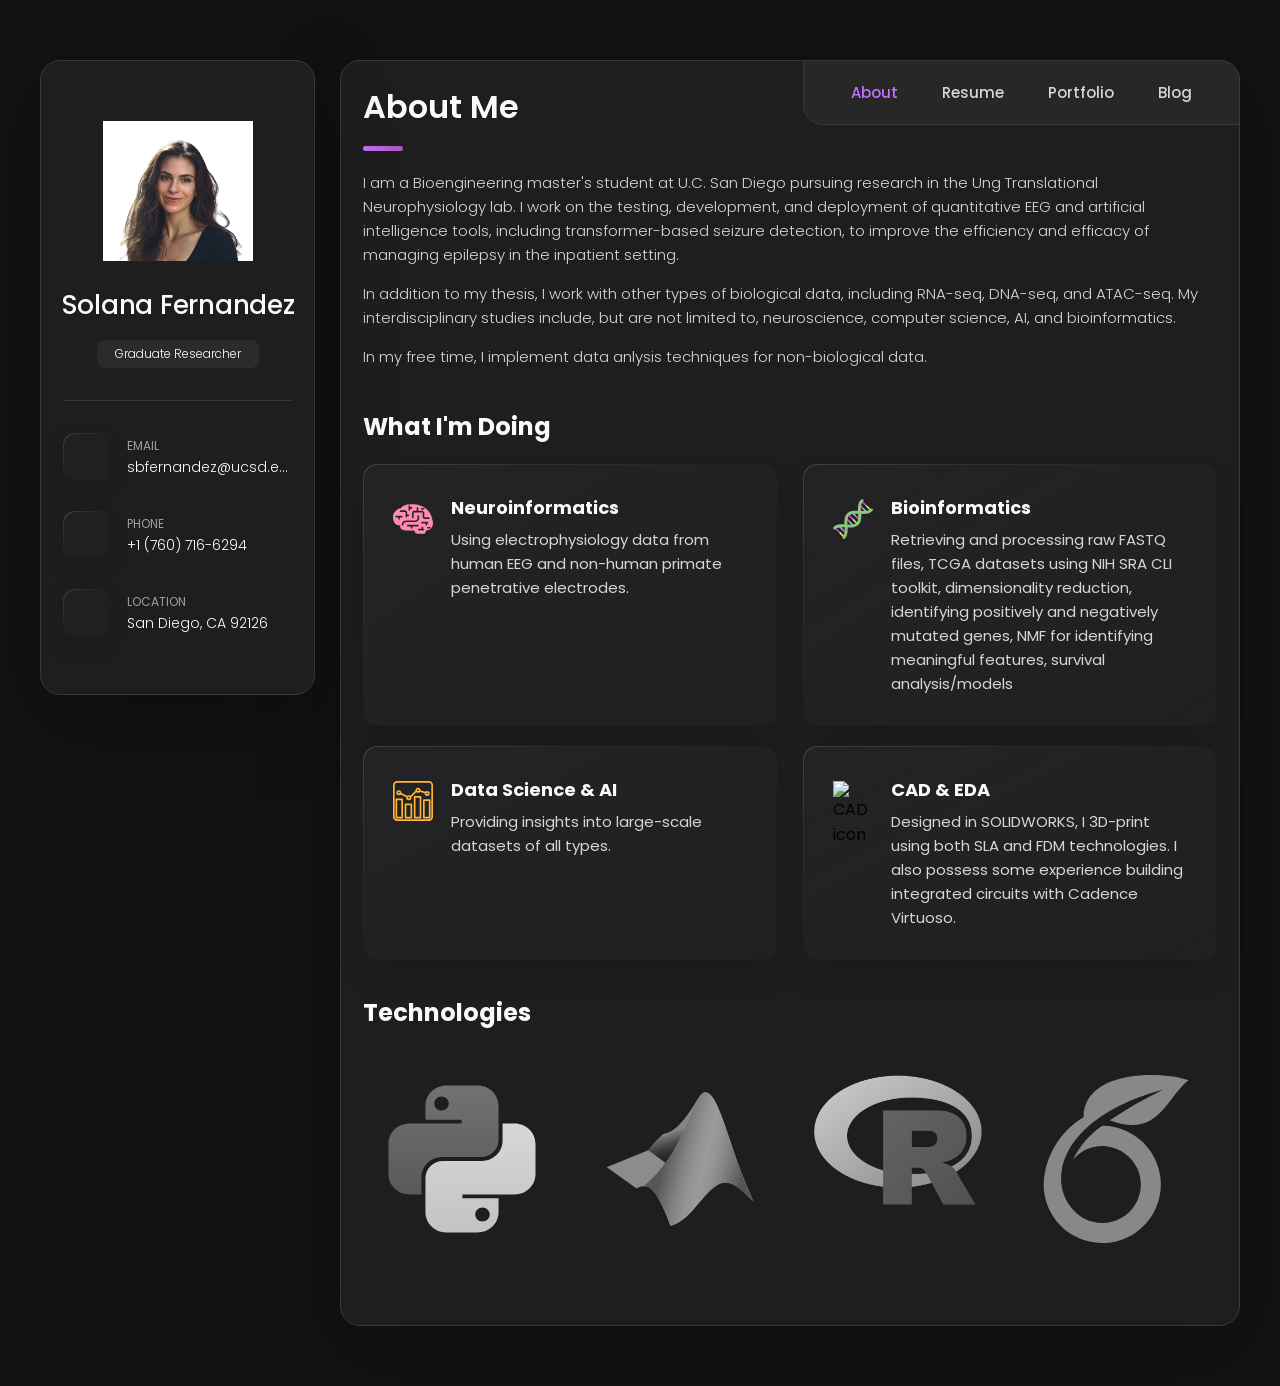
==== index.html @ 1127fe75 "maj content change" ====
<!DOCTYPE html>
<html lang="en">

<head>
  <meta charset="UTF-8">
  <meta http-equiv="X-UA-Compatible" content="IE=edge">
  <meta name="viewport" content="width=device-width, initial-scale=1.0">
  <title>vCard - Personal Portfolio</title>
  
  <!--
    - favicon
  -->
  <link rel="shortcut icon" href="./assets/images/monkey.svg" type="image/x-icon">

  <!--
    - custom css link -->
  <link rel="stylesheet" href="./assets/css/style.css">

  <!--
    - google font link
  -->
  <link rel="preconnect" href="https://fonts.googleapis.com">
  <link rel="preconnect" href="https://fonts.gstatic.com" crossorigin>
  <link href="https://fonts.googleapis.com/css2?family=Poppins:wght@300;400;500;600&display=swap" rel="stylesheet">
</head>

<body>

  <!--
    - #MAIN
  -->

  <main>

    <!--
      - #SIDEBAR
    -->

    <aside class="sidebar" data-sidebar>

      <div class="sidebar-info">

        <figure class="avatar-box">
          <img src="./assets/images/headshot.png" alt="Solana Fernandez" width="80">
        </figure>

        <div class="info-content">
          <h1 class="name" title="Solana Fernandez">Solana Fernandez</h1>

          <p class="title">Graduate Researcher</p>
        </div>

        <button class="info_more-btn" data-sidebar-btn>
          <span>Show Contacts</span>

          <ion-icon name="chevron-down"></ion-icon>
        </button>

      </div>

      <div class="sidebar-info_more">

        <div class="separator"></div>

        <ul class="contacts-list">

          <li class="contact-item">

            <div class="icon-box">
              <ion-icon name="mail-outline"></ion-icon>
            </div>

            <div class="contact-info">
              <p class="contact-title">Email</p>

              <a href="mailto:sbfernandez@ucsd.edu" class="contact-link">sbfernandez@ucsd.edu</a>
            </div>

          </li>

          <li class="contact-item">

            <div class="icon-box">
              <ion-icon name="phone-portrait-outline"></ion-icon>
            </div>

            <div class="contact-info">
              <p class="contact-title">Phone</p>

              <a href="tel:+17607166294" class="contact-link">+1 (760) 716-6294</a>
            </div>

          </li>

          <li class="contact-item">

            <div class="icon-box">
              <ion-icon name="location-outline"></ion-icon>
            </div>

            <div class="contact-info">
              <p class="contact-title">Location</p>

              <address>San Diego, CA 92126</address>
            </div>

          </li>

        </ul>

        <div class="separator"></div>

        <ul class="social-list">

          <li class="social-item">
            <a href="https://www.linkedin.com/in/solanaf/" class="social-link">
              <ion-icon name="logo-linkedin" size="large"></ion-icon>
            </a>
          </li>

          <li class="social-item">
            <a href="https://github.com/solanaf" class="social-link">
              <ion-icon name="logo-github" size="large"></ion-icon>
            </a>
          </li>


        </ul>

      </div>

    </aside>





    <!--
      - #main-content
    -->

    <div class="main-content">

      <!--
        - #NAVBAR
      -->

      <nav class="navbar">

        <ul class="navbar-list">

          <li class="navbar-item">
            <button class="navbar-link  active" data-nav-link>About</button>
          </li>

          <li class="navbar-item">
            <button class="navbar-link" data-nav-link>Resume</button>
          </li>

          <li class="navbar-item">
            <button class="navbar-link" data-nav-link>Portfolio</button>
          </li>

          <li class="navbar-item">
            <button class="navbar-link" data-nav-link>Blog</button>
          </li>

        </ul>

      </nav>





      <!--
        - #ABOUT
      -->

      <article class="about  active" data-page="about">

        <header>
          <h2 class="h2 article-title">About me</h2>
        </header>

        <section class="about-text">
          <p>
            I am a Bioengineering master's student at U.C. San Diego pursuing research in the Ung Translational
            Neurophysiology lab. I work on the testing, development, and deployment of quantitative  
            EEG and artificial intelligence tools, including transformer-based seizure detection, to improve the  
            efficiency and efficacy of managing epilepsy in the inpatient setting.
          </p>
            In addition to my thesis, I work with other types of biological data, including RNA-seq, DNA-seq,
            and ATAC-seq. My interdisciplinary studies include, but are not limited to, neuroscience, computer science, 
            AI, and bioinformatics. 
         </p>
            In my free time, I implement data anlysis techniques for non-biological data.
          </p>
        </section>


        <!--
          - service
        -->

        <section class="service">

          <h3 class="h3 service-title">What i'm doing</h3>

          <ul class="service-list">

            <li class="service-item">

              <div class="service-icon-box">
                <img src="./assets/images/icon-brain.svg
                " alt="brain icon" width="40">
              </div>

              <div class="service-content-box">
                <h4 class="h4 service-item-title">Neuroinformatics</h4>

                <p class="service-item-text">
                  Using electrophysiology data from human EEG and non-human primate penetrative electrodes.
                </p>
              </div>

            </li>

            <li class="service-item">

              <div class="service-icon-box">
                <img src="./assets/images/icon-dna.svg" alt="dna icon" width="40">
              </div>

              <div class="service-content-box">
                <h4 class="h4 service-item-title">Bioinformatics</h4>

                <p class="service-item-text">
                  Retrieving and processing raw FASTQ files, TCGA datasets using NIH SRA CLI toolkit, 
                  dimensionality reduction, identifying positively and negatively mutated genes, 
                  NMF for identifying meaningful features, survival analysis/models
                </p>
              </div>

            </li>

            <li class="service-item">

              <div class="service-icon-box">
                <img src="./assets/images/icon-datascience.svg" alt="data science icon" width="40">
              </div>

              <div class="service-content-box">
                <h4 class="h4 service-item-title">Data Science & AI</h4>

                <p class="service-item-text">
                  Providing insights into large-scale datasets of all types.
                </p>
              </div>

            </li>

            <li class="service-item">

              <div class="service-icon-box">
                <img src="./assets/images/icon-CAD.svg" alt="CAD icon" width="40">
              </div>

              <div class="service-content-box">
                <h4 class="h4 service-item-title">CAD & EDA</h4>

                <p class="service-item-text">
                  Designed in SOLIDWORKS, I 3D-print using both SLA and FDM
                  technologies. I also possess some experience building integrated
                  circuits with Cadence Virtuoso.
                </p>
              </div>

            </li>

          </ul>

        </section>


        <!--
          - technologies
        -->

        <section class="technologies">

          <h3 class="h3 technologies-title">Technologies</h3>

          <ul class="technologies-list has-scrollbar">

            <li class="technologies-item">
              <a href="#">
                <img src="./assets/images/technologies-python.svg" alt="technologies logo">
              </a>
            </li>

            <li class="technologies-item">
              <a href="#">
                <img src="./assets/images/technologies-matlab.svg" alt="technologies logo">
              </a>
            </li>

            <li class="technologies-item">
              <a href="#">
                <img src="./assets/images/technologies-R.png" alt="technologies logo">
              </a>
            </li>

            <li class="technologies-item">
              <a href="#">
                <img src="./assets/images/technologies-overleaf.svg" alt="technologies logo">
              </a>
            </li>

            <li class="technologies-item">
              <a href="#">
                <img src="./assets/images/technologies-solidworks.png" alt="technologies logo">
              </a>
            </li>

            <li class="technologies-item">
              <a href="#">
                <img src="./assets/images/technologies-git.svg" alt="technologies logo">
              </a>
            </li>

                        <li class="technologies-item">
              <a href="#">
                <img src="./assets/images/technologies-bash.svg" alt="technologies logo">
              </a>
            </li>

            <li class="technologies-item">
              <a href="#">
                <img src="./assets/images/technologies-cadence.png" alt="technologies logo">
              </a>
            </li>

          </ul>

        </section>

      </article>





      <!--
        - #RESUME
      -->

      <article class="resume" data-page="resume">

        <header>
          <h2 class="h2 article-title">Resume</h2>
        </header>

        <section class="timeline">

          <div class="title-wrapper">
            <div class="icon-box">
              <ion-icon name="book-outline"></ion-icon>
            </div>

            <h3 class="h3">Education</h3>
          </div>

          <ol class="timeline-list">

            <li class="timeline-item">

              <h4 class="h4 timeline-item-title">U.C. San Diego</h4>

              <span>2024 — present</span>

              <p class="timeline-text">
                M.S. Bioengineering, GPA: 3.90
              </p>

            </li>

            <li class="timeline-item">

              <h4 class="h4 timeline-item-title">U.C. Los Angeles</h4>

              <span>2016 — 2020</span>

              <p class="timeline-text">
                B.S. Bioengineering, GPA: 3.20
              </p>

            </li>

          </ol>

        </section>

        <section class="timeline">

          <div class="title-wrapper">
            <div class="icon-box">
              <ion-icon name="book-outline"></ion-icon>
            </div>

            <h3 class="h3">Experience</h3>
          </div>

          <ol class="timeline-list">
              <li class="timeline-item">

              <h4 class="h4 timeline-item-title">Graduate Researcher</h4>

              <span>2024 - present</span>

              <p class="timeline-text">
                <b>U.C. San Diego</b> <br>
                Under the guidance of Dr. Hoameng Ung, we test and develop 
                transformer-based seizure detection algorithms.
              </p>

            </li>

            <li class="timeline-item">

              <h4 class="h4 timeline-item-title">Research Scientist/Engineer</h4>

              <span>2022 - 2024</span>

              <p class="timeline-text">
                <b>University of Washington</b> <br>
                Research aimed at understanding the neural mechanisms
                that support learning and memory by recording neural
                signals in awake, behaving non-human primates using
                multiple electrodes in the hippocampus and surrounding cortex.
              </p>

            </li>

            <li class="timeline-item">

              <h4 class="h4 timeline-item-title">Quality Control Associate</h4>

              <span>2021 — 2022</span>

              <p class="timeline-text">
                <b>BioLegend</b> <br>
                Test products such as antibodies and proteins in the
                following applications: immunocytochemistry,
                immunohistochemistry, and western blot for both research use  
                and in-vitro diagnostics.
              </p>

            </li>

            <li class="timeline-item">

              <h4 class="h4 timeline-item-title">Undergraduate Researcher</h4>

              <span>2019 - 2020</span>

              <p class="timeline-text">
                <b>U.C. Los Angeles</b> <br>
                Sponsored through the UCLA Center for SMART Health working in partnership 
                with the UCLA Bio-design program under Dr. Arash Naiem and Dr. Ramin Ramezani
                to create a sensor system comprised of accelerometers to evaluate range of motion
                and angle of flexion/extension at the knee to monitor the recovery of Total knee
                Arthroplasty. See publication.
              </p>

            </li>

          </ol>

        </section>

      </article>





      <!--
        - #PORTFOLIO
      -->

      <article class="portfolio" data-page="portfolio">

        <header>
          <h2 class="h2 article-title">Portfolio</h2>
        </header>

        <section class="projects">

          <ul class="filter-list">

            <li class="filter-item">
              <button class="active" data-filter-btn>All</button>
            </li>

            <li class="filter-item">
              <button data-filter-btn>Bioinformatics</button>
            </li>

            <li class="filter-item">
              <button data-filter-btn>Neuroinformatics</button>
            </li>

            <li class="filter-item">
              <button data-filter-btn>CAD & EDA</button>
            </li>

            <li class="filter-item">
              <button data-filter-btn>Modeling</button>
            </li>

            <li class="filter-item">
              <button data-filter-btn>Publication</button>
            </li>

          </ul>

          <div class="filter-select-box">

            <button class="filter-select" data-select>

              <div class="select-value" data-selecct-value>Select category</div>

              <div class="select-icon">
                <ion-icon name="chevron-down"></ion-icon>
              </div>

            </button>

            <ul class="select-list">

              <li class="select-item">
                <button data-select-item>All</button>
              </li>

              <li class="select-item">
                <button data-select-item>Bioinformatics</button>
              </li>

              <li class="select-item">
                <button data-select-item>Neuroinformatics</button>
              </li>

              <li class="select-item">
                <button data-select-item>CAD & EDA</button>
              </li>

              <li class="select-item">
                <button data-select-item>Modeling</button>
              </li>

              <li class="select-item">
                <button data-select-item>Publication</button>
              </li>

            </ul>

          </div>

          <ul class="project-list">

            <li class="project-item  active" data-filter-item data-category="cad & eda">
              <a href="assets/papers/beng216_spatiotemporal_qDVS.pdf">

                <figure class="project-img">
                  <div class="project-item-icon-box">
                    <ion-icon name="eye-outline"></ion-icon>
                  </div>

                  <img src="./assets/images/pixel.png" alt="query-driven vision sensor" loading="lazy">
                </figure>

                <h3 class="project-title">Query-Driven Vision Sensor</h3>

                <p class="project-category">CAD & EDA</p>

              </a>
            </li>

            <li class="project-item  active" data-filter-item data-category="modeling">
              <a href="assets/papers/beng227_tpl_report.pdf">

                <figure class="project-img">
                  <div class="project-item-icon-box">
                    <ion-icon name="eye-outline"></ion-icon>
                  </div>

                  <img src="./assets/images/tpl_model.png" alt="TPL model" loading="lazy">
                </figure>

                <h3 class="project-title">Three-Phase Lag Bioheat Modeel</h3>

                <p class="project-category">Modeling</p>

              </a>
            </li>

            <li class="project-item  active" data-filter-item data-category="publication">
              <a href="assets/papers/Range_of_Motion_Sensors_for_Monitoring_Recovery_of_Total_Knee_Arthroplasty.pdf">

                <figure class="project-img">
                  <div class="project-item-icon-box">
                    <ion-icon name="eye-outline"></ion-icon>
                  </div>

                  <img src="./assets/images/TKA.png" alt="fundo" loading="lazy">
                </figure>

                <h3 class="project-title">Knee Range of Motion Sensor</h3>

                <p class="project-category">Publication</p>

              </a>
            </li>

            <li class="project-item  active" data-filter-item data-category="cad & eda">
              <a href="#">

                <figure class="project-img">
                  <div class="project-item-icon-box">
                    <ion-icon name="eye-outline"></ion-icon>
                  </div>

                  <img src="./assets/images/uw_cad.png" alt="uw tools" loading="lazy">
                </figure>

                <h3 class="project-title">NHP Skull Segmentation & CAD Tools</h3>

                <p class="project-category">CAD & EDA</p>

              </a>
            </li>

          </ul>

        </section>

      </article>





      <!--
        - #BLOG
      -->

      <article class="blog" data-page="blog">

        <header>
          <h2 class="h2 article-title">Blog</h2>
        </header>

        <section class="blog-posts">

          <ul class="blog-posts-list">

            <li class="blog-post-item">
              <a href="#">

                <figure class="blog-banner-box">
                  <img src="./assets/images/blog-1.jpg" alt="Design conferences in 2022" loading="lazy">
                </figure>

                <div class="blog-content">

                  <div class="blog-meta">
                    <p class="blog-category">Design</p>

                    <span class="dot"></span>

                    <time datetime="2022-02-23">Fab 23, 2022</time>
                  </div>

                  <h3 class="h3 blog-item-title">Design conferences in 2022</h3>

                  <p class="blog-text">
                    Veritatis et quasi architecto beatae vitae dicta sunt, explicabo.
                  </p>

                </div>

              </a>
            </li>

            <li class="blog-post-item">
              <a href="#">

                <figure class="blog-banner-box">
                  <img src="./assets/images/blog-2.jpg" alt="Best fonts every designer" loading="lazy">
                </figure>

                <div class="blog-content">

                  <div class="blog-meta">
                    <p class="blog-category">Design</p>

                    <span class="dot"></span>

                    <time datetime="2022-02-23">Fab 23, 2022</time>
                  </div>

                  <h3 class="h3 blog-item-title">Best fonts every designer</h3>

                  <p class="blog-text">
                    Sed ut perspiciatis, nam libero tempore, cum soluta nobis est eligendi.
                  </p>

                </div>

              </a>
            </li>

            <li class="blog-post-item">
              <a href="#">

                <figure class="blog-banner-box">
                  <img src="./assets/images/blog-3.jpg" alt="Design digest #80" loading="lazy">
                </figure>

                <div class="blog-content">

                  <div class="blog-meta">
                    <p class="blog-category">Design</p>

                    <span class="dot"></span>

                    <time datetime="2022-02-23">Fab 23, 2022</time>
                  </div>

                  <h3 class="h3 blog-item-title">Design digest #80</h3>

                  <p class="blog-text">
                    Excepteur sint occaecat cupidatat no proident, quis nostrum exercitationem ullam corporis suscipit.
                  </p>

                </div>

              </a>
            </li>

            <li class="blog-post-item">
              <a href="#">

                <figure class="blog-banner-box">
                  <img src="./assets/images/blog-4.jpg" alt="UI interactions of the week" loading="lazy">
                </figure>

                <div class="blog-content">

                  <div class="blog-meta">
                    <p class="blog-category">Design</p>

                    <span class="dot"></span>

                    <time datetime="2022-02-23">Fab 23, 2022</time>
                  </div>

                  <h3 class="h3 blog-item-title">UI interactions of the week</h3>

                  <p class="blog-text">
                    Enim ad minim veniam, consectetur adipiscing elit, quis nostrud exercitation ullamco laboris nisi.
                  </p>

                </div>

              </a>
            </li>

            <li class="blog-post-item">
              <a href="#">

                <figure class="blog-banner-box">
                  <img src="./assets/images/blog-5.jpg" alt="The forgotten art of spacing" loading="lazy">
                </figure>

                <div class="blog-content">

                  <div class="blog-meta">
                    <p class="blog-category">Design</p>

                    <span class="dot"></span>

                    <time datetime="2022-02-23">Fab 23, 2022</time>
                  </div>

                  <h3 class="h3 blog-item-title">The forgotten art of spacing</h3>

                  <p class="blog-text">
                    Maxime placeat, sed do eiusmod tempor incididunt ut labore et dolore magna aliqua.
                  </p>

                </div>

              </a>
            </li>

            <li class="blog-post-item">
              <a href="#">

                <figure class="blog-banner-box">
                  <img src="./assets/images/blog-6.jpg" alt="Design digest #79" loading="lazy">
                </figure>

                <div class="blog-content">

                  <div class="blog-meta">
                    <p class="blog-category">Design</p>

                    <span class="dot"></span>

                    <time datetime="2022-02-23">Fab 23, 2022</time>
                  </div>

                  <h3 class="h3 blog-item-title">Design digest #79</h3>

                  <p class="blog-text">
                    Optio cumque nihil impedit uo minus quod maxime placeat, velit esse cillum.
                  </p>

                </div>

              </a>
            </li>

          </ul>

        </section>

      </article>

    </div>

  </main>






  <!--
    - custom js link
  -->
  <script src="./assets/js/script.js"></script>

  <!--
    - ionicon link
  -->
  <script type="module" src="https://unpkg.com/ionicons@5.5.2/dist/ionicons/ionicons.esm.js"></script>
  <script nomodule src="https://unpkg.com/ionicons@5.5.2/dist/ionicons/ionicons.js"></script>

</body>

</html>
---- assets/css/style.css ----
/*-----------------------------------*\
  #style.css
\*-----------------------------------*/


/**
 * copyright 2022 @codewithsadee
 */





/*-----------------------------------*\
  #CUSTOM PROPERTY
\*-----------------------------------*/

:root {

  /**
   * colors
   */

  /* gradient */

  --bg-gradient-onyx: linear-gradient(
    to bottom right, 
    hsl(240, 1%, 25%) 3%, 
    hsl(0, 0%, 19%) 97%
  );
  --bg-gradient-jet: linear-gradient(
    to bottom right, 
    hsla(240, 1%, 18%, 0.251) 0%, 
    hsla(240, 2%, 11%, 0) 100%
  ), hsl(240, 2%, 13%);
  --bg-gradient-yellow-1: linear-gradient(
    to bottom right, 
    hsl(45, 100%, 71%) 0%, 
    hsla(36, 100%, 69%, 0) 50%
  );
  --bg-gradient-yellow-2: linear-gradient(
    135deg, 
    hsla(45, 100%, 71%, 0.251) 0%, 
    hsla(35, 100%, 68%, 0) 59.86%
  ), hsl(240, 2%, 13%);
  --border-gradient-onyx: linear-gradient(
    to bottom right, 
    hsl(0, 0%, 25%) 0%, 
    hsla(0, 0%, 25%, 0) 50%
  );
  --text-gradient-yellow: linear-gradient(
    to right, 
    hsl(275, 100%, 72%), 
    hsl(293, 43%, 53%)
  );

  /* solid */

  --jet: hsl(0, 0%, 22%);
  --onyx: hsl(240, 1%, 17%);
  --eerie-black-1: hsl(240, 2%, 13%);
  --eerie-black-2: hsl(240, 2%, 12%);
  --smoky-black: hsl(0, 0%, 7%);
  --white-1: hsl(0, 0%, 100%);
  --white-2: hsl(0, 0%, 98%);
  --orange-yellow-crayola: hsl(275, 100%, 72%);
  --vegas-gold: hsl(293, 43%, 53%);
  --light-gray: hsl(0, 0%, 84%);
  --light-gray-70: hsla(0, 0%, 84%, 0.7);
  --bittersweet-shimmer: hsl(0, 43%, 51%);

  /**
   * typography
   */

  /* font-family */
  --ff-poppins: 'Poppins', sans-serif;

  /* font-size */
  --fs-1: 24px;
  --fs-2: 18px;
  --fs-3: 17px;
  --fs-4: 16px;
  --fs-5: 15px;
  --fs-6: 14px;
  --fs-7: 13px;
  --fs-8: 11px;

  /* font-weight */
  --fw-300: 300;
  --fw-400: 400;
  --fw-500: 500;
  --fw-600: 600;

  /**
   * shadow
   */
  
  --shadow-1: -4px 8px 24px hsla(0, 0%, 0%, 0.25);
  --shadow-2: 0 16px 30px hsla(0, 0%, 0%, 0.25);
  --shadow-3: 0 16px 40px hsla(0, 0%, 0%, 0.25);
  --shadow-4: 0 25px 50px hsla(0, 0%, 0%, 0.15);
  --shadow-5: 0 24px 80px hsla(0, 0%, 0%, 0.25);

  /**
   * transition
   */

  --transition-1: 0.25s ease;
  --transition-2: 0.5s ease-in-out;

}





/*-----------------------------------*\
  #RESET
\*-----------------------------------*/

*, *::before, *::after {
  margin: 0;
  padding: 0;
  box-sizing: border-box;
}

a { text-decoration: none; }

li { list-style: none; }

img, ion-icon, a, button, time, span { display: block; }

button {
  font: inherit;
  background: none;
  border: none;
  text-align: left;
  cursor: pointer;
}

input, textarea {
  display: block;
  width: 100%;
  background: none;
  font: inherit;
}

::selection {
  background: var(--orange-yellow-crayola);
  color: var(--smoky-black);
}

:focus { outline-color: var(--orange-yellow-crayola); }

html { font-family: var(--ff-poppins); }

body { background: var(--smoky-black); }





/*-----------------------------------*\
  #REUSED STYLE
\*-----------------------------------*/

.sidebar,
article {
  background: var(--eerie-black-2);
  border: 1px solid var(--jet);
  border-radius: 20px;
  padding: 15px;
  box-shadow: var(--shadow-1);
  z-index: 1;
}

.separator {
  width: 100%;
  height: 1px;
  background: var(--jet);
  margin: 16px 0;
}

.icon-box {
  position: relative;
  background: var(--border-gradient-onyx);
  width: 30px;
  height: 30px;
  border-radius: 8px;
  display: flex;
  justify-content: center;
  align-items: center;
  font-size: 16px;
  color: var(--orange-yellow-crayola);
  box-shadow: var(--shadow-1);
  z-index: 1;
}

.icon-box::before {
  content: "";
  position: absolute;
  inset: 1px;
  background: var(--eerie-black-1);
  border-radius: inherit;
  z-index: -1;
}

.icon-box ion-icon { --ionicon-stroke-width: 35px; }

article { display: none; }

article.active {
  display: block;
  animation: fade 0.5s ease backwards;
}

@keyframes fade {
  0% { opacity: 0; }
  100% { opacity: 1; }
}

.h2,
.h3,
.h4,
.h5 {
  color: var(--white-2);
  text-transform: capitalize;
}

.h2 { font-size: var(--fs-1); }

.h3 { font-size: var(--fs-2); }

.h4 { font-size: var(--fs-4); }

.h5 {
  font-size: var(--fs-7);
  font-weight: var(--fw-500);
}

.article-title {
  position: relative;
  padding-bottom: 7px;
}

.article-title::after {
  content: "";
  position: absolute;
  bottom: 0;
  left: 0;
  width: 30px;
  height: 3px;
  background: var(--text-gradient-yellow);
  border-radius: 3px;
}

.has-scrollbar::-webkit-scrollbar {
  width: 5px; /* for vertical scrollbar */
  height: 5px; /* for horizontal scrollbar */
}

.has-scrollbar::-webkit-scrollbar-track {
  background: var(--onyx);
  border-radius: 5px;
}

.has-scrollbar::-webkit-scrollbar-thumb {
  background: var(--orange-yellow-crayola);
  border-radius: 5px;
}

.has-scrollbar::-webkit-scrollbar-button { width: 20px; }

.content-card {
  position: relative;
  background: var(--border-gradient-onyx);
  padding: 15px;
  padding-top: 45px;
  border-radius: 14px;
  box-shadow: var(--shadow-2);
  cursor: pointer;
  z-index: 1;
}

.content-card::before {
  content: "";
  position: absolute;
  inset: 1px;
  background: var(--bg-gradient-jet);
  border-radius: inherit;
  z-index: -1;
}





/*-----------------------------------*\
  #MAIN
\*-----------------------------------*/

main {
  margin: 15px 12px;
  margin-bottom: 75px;
  min-width: 259px;
}





/*-----------------------------------*\
  #SIDEBAR
\*-----------------------------------*/

.sidebar {
  margin-bottom: 15px;
  max-height: 112px;
  overflow: hidden;
  transition: var(--transition-2);
}

.sidebar.active { max-height: 405px; }

.sidebar-info {
  position: relative;
  display: flex;
  justify-content: flex-start;
  align-items: center;
  gap: 15px;
}

.avatar-box {
  background: var(--bg-gradient-onyx);
  border-radius: 20px;
}

.info-content .name {
  color: var(--white-2);
  font-size: var(--fs-3);
  font-weight: var(--fw-500);
  letter-spacing: -0.25px;
  margin-bottom: 10px;
}

.info-content .title {
  color: var(--white-1);
  background: var(--onyx);
  font-size: var(--fs-8);
  font-weight: var(--fw-300);
  width: max-content;
  padding: 3px 12px;
  border-radius: 8px;
}

.info_more-btn {
  position: absolute;
  top: -15px;
  right: -15px;
  border-radius: 0 15px;
  font-size: 13px;
  color: var(--orange-yellow-crayola);
  background: var(--border-gradient-onyx);
  padding: 10px;
  box-shadow: var(--shadow-2);
  transition: var(--transition-1);
  z-index: 1;
}

.info_more-btn::before {
  content: "";
  position: absolute;
  inset: 1px;
  border-radius: inherit;
  background: var(--bg-gradient-jet);
  transition: var(--transition-1);
  z-index: -1;
}

.info_more-btn:hover,
.info_more-btn:focus { background: var(--bg-gradient-yellow-1); }

.info_more-btn:hover::before,
.info_more-btn:focus::before { background: var(--bg-gradient-yellow-2); }

.info_more-btn span { display: none; }

.sidebar-info_more {
  opacity: 0;
  visibility: hidden;
  transition: var(--transition-2);
}

.sidebar.active .sidebar-info_more {
  opacity: 1;
  visibility: visible;
}

.contacts-list {
  display: grid;
  grid-template-columns: 1fr;
  gap: 16px;
}

.contact-item {
  min-width: 100%;
  display: flex;
  align-items: center;
  gap: 16px;
}

.contact-info {
  max-width: calc(100% - 46px);
  width: calc(100% - 46px);
}

.contact-title {
  color: var(--light-gray-70);
  font-size: var(--fs-8);
  text-transform: uppercase;
  margin-bottom: 2px;
}

.contact-info :is(.contact-link, time, address) {
  color: var(--white-2);
  font-size: var(--fs-7);
}

.contact-info address { font-style: normal; }

.social-list {
  display: flex;
  justify-content: flex-start;
  align-items: center;
  gap: 15px;
  padding-bottom: 4px;
  padding-left: 7px;
}

.social-item .social-link {
  color: var(--light-gray-70);
  font-size: 18px;
}


.social-item .social-link:hover { color: var(--light-gray); }





/*-----------------------------------*\
  #NAVBAR
\*-----------------------------------*/

.navbar {
  position: fixed;
  bottom: 0;
  left: 0;
  width: 100%;
  background: hsla(240, 1%, 17%, 0.75);
  backdrop-filter: blur(10px);
  border: 1px solid var(--jet);
  border-radius: 12px 12px 0 0;
  box-shadow: var(--shadow-2);
  z-index: 5;
}

.navbar-list {
  display: flex;
  flex-wrap: wrap;
  justify-content: center;
  align-items: center;
  padding: 0 10px;
}

.navbar-link {
  color: var(--light-gray);
  font-size: var(--fs-8);
  padding: 20px 7px;
  transition: color var(--transition-1);
}

.navbar-link:hover,
.navbar-link:focus { color: var(--light-gray-70); }

.navbar-link.active { color: var(--orange-yellow-crayola); }





/*-----------------------------------*\
  #ABOUT
\*-----------------------------------*/

.about .article-title { margin-bottom: 15px; }

.about-text {
  color: var(--light-gray);
  font-size: var(--fs-6);
  font-weight: var(--fw-300);
  line-height: 1.6;
}

.about-text p { margin-bottom: 15px; }



/**
 * #service 
 */

.service { margin-bottom: 35px; }

.service-title { margin-bottom: 20px; }

.service-list {
  display: grid;
  grid-template-columns: 1fr;
  gap: 20px;
}

.service-item {
  position: relative;
  background: var(--border-gradient-onyx);
  padding: 20px;
  border-radius: 14px;
  box-shadow: var(--shadow-2);
  z-index: 1;
}

.service-item::before {
  content: "";
  position: absolute;
  inset: 1px;
  background: var(--bg-gradient-jet);
  border-radius: inherit;
  z-index: -1;
}

.service-icon-box { margin-bottom: 10px; }

.service-icon-box img { margin: auto; }

.service-content-box { text-align: center; }

.service-item-title { margin-bottom: 7px; }

.service-item-text {
  color: var(--light-gray);
  font-size: var(--fs-6);
  font-weight: var(--fw-3);
  line-height: 1.6;
}


/**
 * #testimonials 
 */

.testimonials { margin-bottom: 30px; }

.testimonials-title { margin-bottom: 20px; }

.testimonials-list {
  display: flex;
  justify-content: flex-start;
  align-items: flex-start;
  gap: 15px;
  margin: 0 -15px;
  padding: 25px 15px;
  padding-bottom: 35px;
  overflow-x: auto;
  scroll-behavior: smooth;
  overscroll-behavior-inline: contain;
  scroll-snap-type: inline mandatory;
}

.testimonials-item {
  min-width: 100%;
  scroll-snap-align: center;
}

.testimonials-avatar-box {
  position: absolute;
  top: 0;
  left: 0;
  transform: translate(15px, -25px);
  background: var(--bg-gradient-onyx);
  border-radius: 14px;
  box-shadow: var(--shadow-1);
}

.testimonials-item-title { margin-bottom: 7px; }

.testimonials-text {
  color: var(--light-gray);
  font-size: var(--fs-6);
  font-weight: var(--fw-300);
  line-height: 1.6;
  display: -webkit-box;
  line-clamp: 4;
  -webkit-line-clamp: 4;
  -webkit-box-orient: vertical;
  overflow: hidden;
}


/**
 * #testimonials-modal
 */

.modal-container {
  position: fixed;
  top: 0;
  left: 0;
  width: 100%;
  height: 100%;
  display: flex;
  justify-content: center;
  align-items: center;
  overflow-y: auto;
  overscroll-behavior: contain;
  z-index: 20;
  pointer-events: none;
  visibility: hidden;
}

.modal-container::-webkit-scrollbar { display: none; }

.modal-container.active {
  pointer-events: all;
  visibility: visible;
}

.overlay {
  position: fixed;
  top: 0;
  left: 0;
  width: 100%;
  height: 100vh;
  background: hsl(0, 0%, 5%);
  opacity: 0;
  visibility: hidden;
  pointer-events: none;
  z-index: 1;
  transition: var(--transition-1);
}

.overlay.active {
  opacity: 0.8;
  visibility: visible;
  pointer-events: all;
}

.testimonials-modal {
  background: var(--eerie-black-2);
  position: relative;
  padding: 15px;
  margin: 15px 12px;
  border: 1px solid var(--jet);
  border-radius: 14px;
  box-shadow: var(--shadow-5);
  transform: scale(1.2);
  opacity: 0;
  transition: var(--transition-1);
  z-index: 2;
}

.modal-container.active .testimonials-modal {
  transform: scale(1);
  opacity: 1;
}

.modal-close-btn {
  position: absolute;
  top: 15px;
  right: 15px;
  background: var(--onyx);
  border-radius: 8px;
  width: 32px;
  height: 32px;
  display: flex;
  justify-content: center;
  align-items: center;
  color: var(--white-2);
  font-size: 18px;
  opacity: 0.7;
}

.modal-close-btn:hover,
.modal-close-btn:focus { opacity: 1; }

.modal-close-btn ion-icon { --ionicon-stroke-width: 50px; }

.modal-avatar-box {
  background: var(--bg-gradient-onyx);
  width: max-content;
  border-radius: 14px;
  margin-bottom: 15px;
  box-shadow: var(--shadow-2);
}

.modal-img-wrapper > img { display: none; }

.modal-title { margin-bottom: 4px; }

.modal-content time {
  font-size: var(--fs-6);
  color: var(--light-gray-70);
  font-weight: var(--fw-300);
  margin-bottom: 10px;
}

.modal-content p {
  color: var(--light-gray);
  font-size: var(--fs-6);
  font-weight: var(--fw-300);
  line-height: 1.6;
}


/**
 * #technologies 
 */

.technologies { margin-bottom: 15px; }

.technologies-list {
  display: flex;
  justify-content: flex-start;
  align-items: flex-start;
  gap: 15px;
  margin: 0 -15px;
  padding: 25px;
  padding-bottom: 25px;
  overflow-x: auto;
  scroll-behavior: smooth;
  overscroll-behavior-inline: contain;
  scroll-snap-type: inline mandatory;
  scroll-padding-inline: 25px;
}

.technologies-item {
  min-width: 50%;
  scroll-snap-align: start;
}

.technologies-item img {
  width: 100%;
  filter: grayscale(1);
  transition: var(--transition-1);
}

.technologies-item img:hover { filter: grayscale(0); }





/*-----------------------------------*\
  #RESUME
\*-----------------------------------*/

.article-title { margin-bottom: 30px; }


/**
 * education and experience 
 */

.timeline { margin-bottom: 30px; }

.timeline .title-wrapper {
  display: flex;
  align-items: center;
  gap: 15px;
  margin-bottom: 25px;
}

.timeline-list {
  font-size: var(--fs-6);
  margin-left: 45px;
}

.timeline-item { position: relative; }

.timeline-item:not(:last-child) { margin-bottom: 20px; }

.timeline-item-title {
  font-size: var(--fs-4);
  line-height: 1.3;
  margin-bottom: 7px;
}

.timeline-list span {
  color: var(--vegas-gold);
  font-weight: var(--fw-400);
  line-height: 1.6;
}

.timeline-list b {
  color: white;
  font-weight: 450;
  line-height: 1.2
}

.timeline-item:not(:last-child)::before {
  content: "";
  position: absolute;
  top: -25px;
  left: -30px;
  width: 1px;
  height: calc(100% + 50px);
  background: var(--jet);
}

.timeline-item::after {
  content: "";
  position: absolute;
  top: 5px;
  left: -33px;
  height: 6px;
  width: 6px;
  background: var(--text-gradient-yellow);
  border-radius: 50%;
  box-shadow: 0 0 0 4px var(--jet);
}

.timeline-text {
  color: var(--light-gray);
  font-weight: var(--fw-300);
  line-height: 1.6;
}


/*-----------------------------------*\
  #PORTFOLIO
\*-----------------------------------*/

.filter-list { display: none; }

.filter-select-box {
  position: relative;
  margin-bottom: 25px;
}

.filter-select {
  background: var(--eerie-black-2);
  color: var(--light-gray);
  display: flex;
  justify-content: space-between;
  align-items: center;
  width: 100%;
  padding: 12px 16px;
  border: 1px solid var(--jet);
  border-radius: 14px;
  font-size: var(--fs-6);
  font-weight: var(--fw-300);
}

.filter-select.active .select-icon { transform: rotate(0.5turn); }

.select-list {
  background: var(--eerie-black-2);
  position: absolute;
  top: calc(100% + 6px);
  width: 100%;
  padding: 6px;
  border: 1px solid var(--jet);
  border-radius: 14px;
  z-index: 2;
  opacity: 0;
  visibility: hidden;
  pointer-events: none;
  transition: 0.15s ease-in-out;
}

.filter-select.active + .select-list {
  opacity: 1;
  visibility: visible;
  pointer-events: all;
}

.select-item button {
  background: var(--eerie-black-2);
  color: var(--light-gray);
  font-size: var(--fs-6);
  font-weight: var(--fw-300);
  text-transform: capitalize;
  width: 100%;
  padding: 8px 10px;
  border-radius: 8px;
}

.select-item button:hover { --eerie-black-2: hsl(240, 2%, 20%); }

.project-list {
  display: grid;
  grid-template-columns: 1fr;
  gap: 30px;
  margin-bottom: 10px;
}

.project-item { display: none; }

.project-item.active {
  display: block;
  animation: scaleUp 0.25s ease forwards;
}

@keyframes scaleUp {
  0% { transform: scale(0.5); }
  100% { transform: scale(1); }
}

.project-item > a { width: 100%; }

.project-img {
  position: relative;
  width: 100%;
  height: 200px;
  border-radius: 16px;
  overflow: hidden;
  margin-bottom: 15px;
}

.project-img::before {
  content: "";
  position: absolute;
  top: 0;
  left: 0;
  width: 100%;
  height: 100%;
  background: transparent;
  z-index: 1;
  transition: var(--transition-1);
}

.project-item > a:hover .project-img::before { background: hsla(0, 0%, 0%, 0.5); }

.project-item-icon-box {
  --scale: 0.8;

  background: var(--jet);
  color: var(--orange-yellow-crayola);
  position: absolute;
  top: 50%;
  left: 50%;
  transform: translate(-50%, -50%) scale(var(--scale));
  font-size: 20px;
  padding: 18px;
  border-radius: 12px;
  opacity: 0;
  z-index: 1;
  transition: var(--transition-1);
}

.project-item > a:hover .project-item-icon-box {
  --scale: 1;
  opacity: 1;
}

.project-item-icon-box ion-icon { --ionicon-stroke-width: 50px; }

.project-img img {
  width: 100%;
  height: 100%;
  object-fit: cover;
  transition: var(--transition-1);
}

.project-item > a:hover img { transform: scale(1.1); }

.project-title,
.project-category { margin-left: 10px; }

.project-title {
  color: var(--white-2);
  font-size: var(--fs-5);
  font-weight: var(--fw-400);
  text-transform: capitalize;
  line-height: 1.3;
}

.project-category {
  color: var(--light-gray-70);
  font-size: var(--fs-6);
  font-weight: var(--fw-300);
}





/*-----------------------------------*\
  #BLOG
\*-----------------------------------*/

.blog-posts { margin-bottom: 10px; }

.blog-posts-list {
  display: grid;
  grid-template-columns: 1fr;
  gap: 20px;
}

.blog-post-item > a {
  position: relative;
  background: var(--border-gradient-onyx);
  height: 100%;
  box-shadow: var(--shadow-4);
  border-radius: 16px;
  z-index: 1;
}

.blog-post-item > a::before {
  content: "";
  position: absolute;
  inset: 1px;
  border-radius: inherit;
  background: var(--eerie-black-1);
  z-index: -1;
}

.blog-banner-box {
  width: 100%;
  height: 200px;
  border-radius: 12px;
  overflow: hidden;
}

.blog-banner-box img {
  width: 100%;
  height: 100%;
  object-fit: cover;
  transition: var(--transition-1);
}

.blog-post-item > a:hover .blog-banner-box img { transform: scale(1.1); }

.blog-content { padding: 15px; }

.blog-meta {
  display: flex;
  justify-content: flex-start;
  align-items: center;
  gap: 7px;
  margin-bottom: 10px;
}

.blog-meta :is(.blog-category, time) {
  color: var(--light-gray-70);
  font-size: var(--fs-6);
  font-weight: var(--fw-300);
}

.blog-meta .dot {
  background: var(--light-gray-70);
  width: 4px;
  height: 4px;
  border-radius: 4px;
}

.blog-item-title {
  margin-bottom: 10px;
  line-height: 1.3;
  transition: var(--transition-1);
}

.blog-post-item > a:hover .blog-item-title { color: var(--orange-yellow-crayola); }

.blog-text {
  color: var(--light-gray);
  font-size: var(--fs-6);
  font-weight: var(--fw-300);
  line-height: 1.6;
}


/*-----------------------------------*\
  #RESPONSIVE
\*-----------------------------------*/

/**
 * responsive larger than 450px screen
 */

@media (min-width: 450px) {

  /**
   * technology
   */

  .technologies-item { min-width: calc(33.33% - 10px); }



  /**
   * #PORTFOLIO, BLOG 
   */

  .project-img,
  .blog-banner-box { height: auto; }

}





/**
 * responsive larger than 580px screen
 */

@media (min-width: 580px) {

  /**
   * CUSTOM PROPERTY
   */

  :root {

    /**
     * typography
     */

    --fs-1: 32px;
    --fs-2: 24px;
    --fs-3: 26px;
    --fs-4: 18px;
    --fs-6: 15px;
    --fs-7: 15px;
    --fs-8: 12px;

  }



  /**
   * #REUSED STYLE
   */

  .sidebar, article {
    width: 520px;
    margin-inline: auto;
    padding: 22px;
  }

  .article-title {
    font-weight: var(--fw-600);
    padding-bottom: 15px;
  }

  .article-title::after {
    width: 40px;
    height: 5px;
  }

  .icon-box {
    width: 48px;
    height: 48px;
    border-radius: 12px;
    font-size: 18px;
  }



  /**
   * #MAIN
   */

  main {
    margin-top: 60px;
    margin-bottom: 100px;
  }



  /**
   * #SIDEBAR
   */

  .sidebar {
    max-height: 180px;
    margin-bottom: 30px;
  }

  .sidebar.active { max-height: 584px; }

  .sidebar-info { gap: 25px; }

  .avatar-box { border-radius: 30px; }

  .avatar-box img { width: 120px; }

  .info-content .name { margin-bottom: 15px; }

  .info-content .title { padding: 5px 18px; }

  .info_more-btn {
    top: -30px;
    right: -30px;
    padding: 10px 15px;
  }

  .info_more-btn span {
    display: block;
    font-size: var(--fs-8);
  }

  .info_more-btn ion-icon { display: none; }

  .separator { margin: 32px 0; }

  .contacts-list { gap: 20px; }

  .contact-info {
    max-width: calc(100% - 64px);
    width: calc(100% - 64px);
  }



  /**
   * #NAVBAR
   */

  .navbar { border-radius: 20px 20px 0 0; }

  .navbar-list { gap: 20px; }

  .navbar-link { --fs-8: 14px; }



  /**
   * #ABOUT
   */

  .about .article-title { margin-bottom: 20px; }

  .about-text { margin-bottom: 40px; }

  /* service */

  .service-item {
    display: flex;
    justify-content: flex-start;
    align-items: flex-start;
    gap: 18px;
    padding: 30px;
  }

  .service-icon-box {
    margin-bottom: 0;
    margin-top: 5px;
  }

  .service-content-box { text-align: left; }

  /* technologies */

  .technologies-list {
    gap: 50px;
    margin: 0 -30px;
    padding: 45px;
    scroll-padding-inline: 45px;
  }

  .technologies-item { min-width: calc(33.33% - 35px); }



  /**
   * #RESUME
   */

  .timeline-list { margin-left: 65px; }

  .timeline-item:not(:last-child)::before { left: -40px; }

  .timeline-item::after {
    height: 8px;
    width: 8px;
    left: -43px;
  }

  .skills-item:not(:last-child) { margin-bottom: 25px; }



  /**
   * #PORTFOLIO, BLOG
   */

  .project-img, .blog-banner-box { border-radius: 16px; }

  .blog-posts-list { gap: 30px; }

  .blog-content { padding: 25px; }



  /**
   * #CONTACT
   */

  .mapbox {
    height: 380px;
    border-radius: 18px;
  }

  .input-wrapper {
    gap: 30px;
    margin-bottom: 30px;
  }

  .form-input { padding: 15px 20px; }

  textarea.form-input { margin-bottom: 30px; }

  .form-btn {
    --fs-6: 16px;
    padding: 16px 20px;
  }

  .form-btn ion-icon { font-size: 18px; }

}





/**
 * responsive larger than 768px screen
 */

@media (min-width: 768px) {

  /**
   * REUSED STYLE
   */

  .sidebar, article { width: 700px; }

  .has-scrollbar::-webkit-scrollbar-button { width: 100px; }



  /**
   * SIDEBAR
   */

  .contacts-list {
    grid-template-columns: 1fr 1fr;
    gap: 30px 15px;
  }



  /**
   * NAVBAR
   */

  .navbar-link { --fs-8: 15px; }


  /**
   * PORTFOLIO
   */

  .article-title { padding-bottom: 20px; }

  .filter-select-box { display: none; }

  .filter-list {
    display: flex;
    justify-content: flex-start;
    align-items: center;
    gap: 25px;
    padding-left: 5px;
    margin-bottom: 30px;
  }

  .filter-item button {
    color: var(--light-gray);
    font-size: var(--fs-5);
    transition: var(--transition-1);
  }

  .filter-item button:hover { color: var(--light-gray-70); }

  .filter-item button.active { color: var(--orange-yellow-crayola); }

  /* portfolio and blog grid */

  .project-list, .blog-posts-list { grid-template-columns: 1fr 1fr; }



  /**
   * CONTACT
   */

  .input-wrapper { grid-template-columns: 1fr 1fr; }

  .form-btn {
    width: max-content;
    margin-left: auto;
  }
  
}





/**
 * responsive larger than 1024px screen
 */

@media (min-width: 1024px) {

  /**
   * CUSTOM PROPERTY
   */

  :root {

    /**
    * shadow
    */

    --shadow-1: -4px 8px 24px hsla(0, 0%, 0%, 0.125);
    --shadow-2: 0 16px 30px hsla(0, 0%, 0%, 0.125);
    --shadow-3: 0 16px 40px hsla(0, 0%, 0%, 0.125);

  }



  /**
   * REUSED STYLE
   */

  .sidebar, article {
    width: 950px;
    box-shadow: var(--shadow-5);
  }



  /**
   * MAIN 
   */

  main { margin-bottom: 60px; }

  .main-content {
    position: relative;
    width: max-content;
    margin: auto;
  }



  /**
   * NAVBAR
   */

  .navbar {
    position: absolute;
    bottom: auto;
    top: 0;
    left: auto;
    right: 0;
    width: max-content;
    border-radius: 0 20px;
    padding: 0 20px;
    box-shadow: none;
  }

  .navbar-list {
    gap: 30px;
    padding: 0 20px;
  }

  .navbar-link { font-weight: var(--fw-500); }



  /**
   * ABOUT
   */

  /* service */

  .service-list {
    grid-template-columns: 1fr 1fr;
    gap: 20px 25px;
  }

  /* testimonials */

  .testimonials-item { min-width: calc(50% - 15px); }

  /* technologies */

  .technologies-item { min-width: calc(25% - 38px); }



  /**
   * PORTFOLIO
   */

  .project-list { grid-template-columns: repeat(3, 1fr); }



  /**
   * BLOG
   */

  .blog-banner-box { height: 230px; }

}





/**
 * responsive larger than 1250px screen
 */

@media (min-width: 1250px) {

  /**
   * RESET
   */

  body::-webkit-scrollbar { width: 20px; }

  body::-webkit-scrollbar-track { background: var(--smoky-black); }

  body::-webkit-scrollbar-thumb {
    border: 5px solid var(--smoky-black);
    background: hsla(0, 0%, 100%, 0.1);
    border-radius: 20px;
    box-shadow: inset 1px 1px 0 hsla(0, 0%, 100%, 0.11),
                inset -1px -1px 0 hsla(0, 0%, 100%, 0.11);
  }

  body::-webkit-scrollbar-thumb:hover { background: hsla(0, 0%, 100%, 0.15); }

  body::-webkit-scrollbar-button { height: 60px; }



  /**
   * REUSED STYLE
   */

  .sidebar, article { width: auto; }

  article { min-height: 100%; }



  /**
   * MAIN
   */

  main {
    max-width: 1200px;
    margin-inline: auto;
    display: flex;
    justify-content: center;
    align-items: stretch;
    gap: 25px;
  }

  .main-content {
    min-width: 75%;
    width: 75%;
    margin: 0;
  }



  /**
   * SIDEBAR
   */

  .sidebar {
    position: sticky;
    top: 60px;
    max-height: max-content;
    height: 100%;
    margin-bottom: 0;
    padding-top: 60px;
    z-index: 1;
  }

  .sidebar-info { flex-direction: column; }

  .avatar-box img { width: 150px; }

  .info-content .name {
    white-space: nowrap;
    text-align: center;
  }

  .info-content .title { margin: auto; }

  .info_more-btn { display: none; }

  .sidebar-info_more {
    opacity: 1;
    visibility: visible;
  }

  .contacts-list { grid-template-columns: 1fr; }

  .contact-info :is(.contact-link) {
    white-space: nowrap;
    overflow: hidden;
    text-overflow: ellipsis;
  }

  .contact-info :is(.contact-link, time, address) {
    --fs-7: 14px;
    font-weight: var(--fw-300);
  }

  .separator:last-of-type {
    margin: 15px 0;
    opacity: 0;
  }

  .social-list { justify-content: center; }



  /**
	 * RESUME
	 */

  .timeline-text { max-width: 700px; }

}
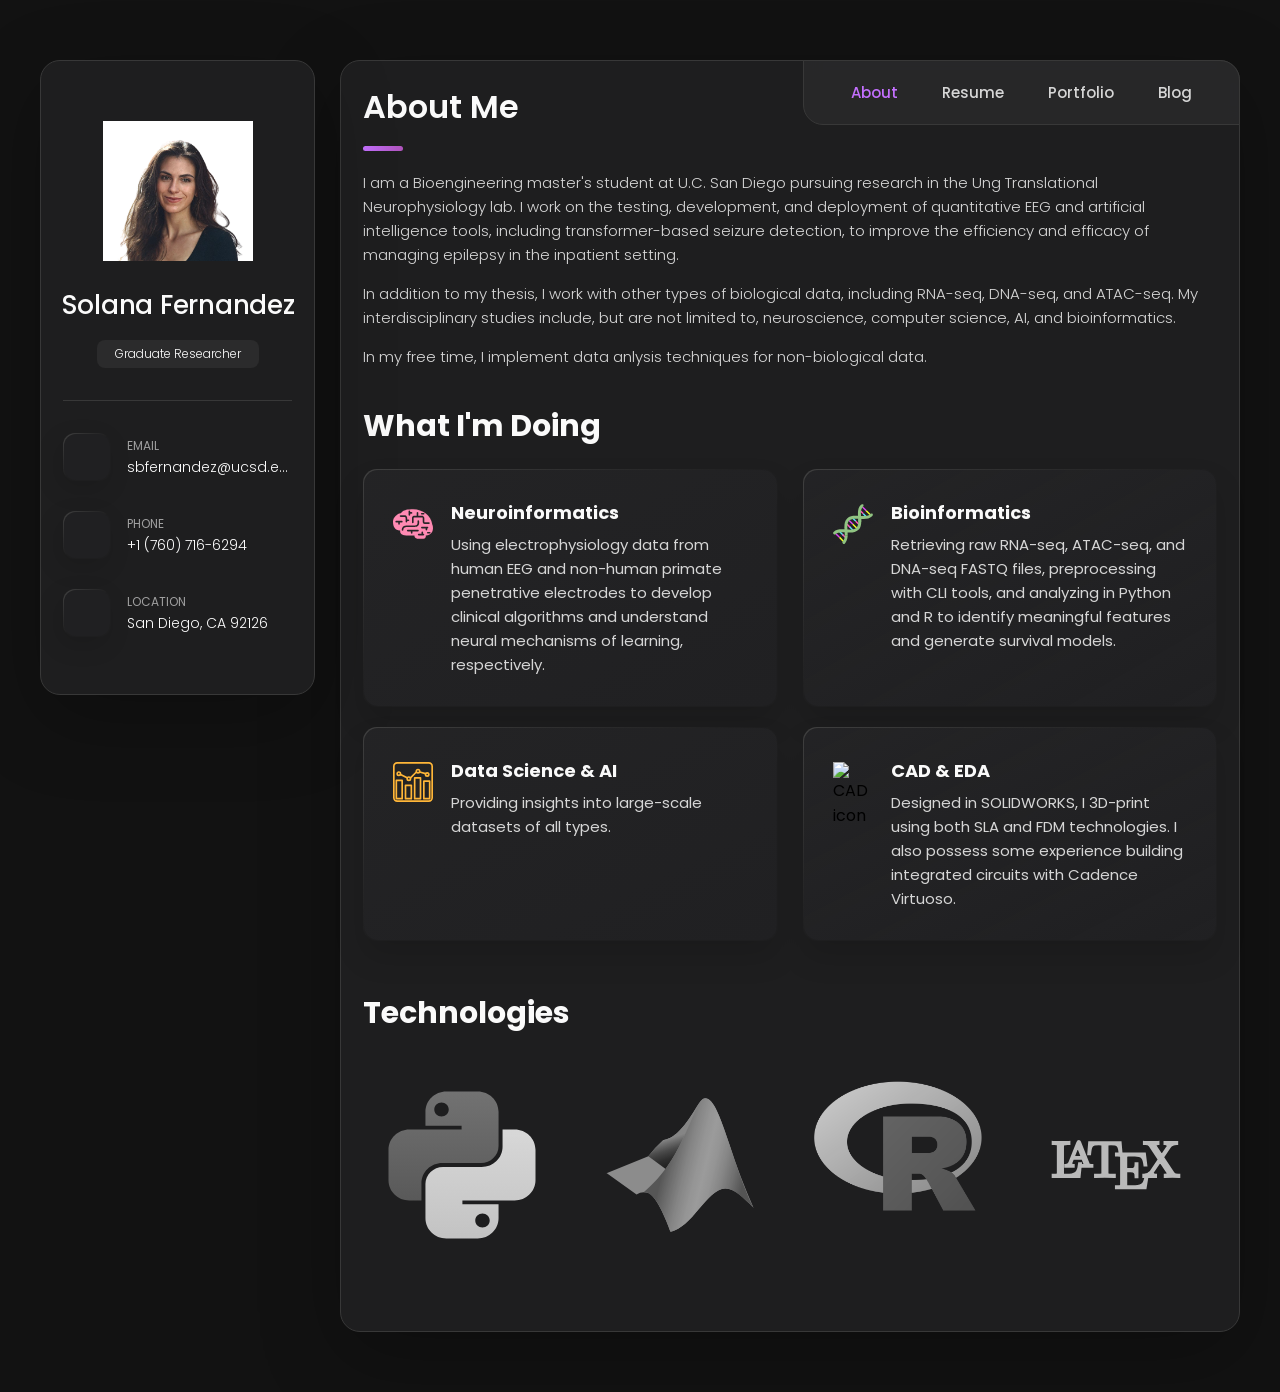
==== commit d4f5dc05: "resume tab content udpate" ====
--- a/index.html
+++ b/index.html
@@ -5,7 +5,7 @@
   <meta charset="UTF-8">
   <meta http-equiv="X-UA-Compatible" content="IE=edge">
   <meta name="viewport" content="width=device-width, initial-scale=1.0">
-  <title>vCard - Personal Portfolio</title>
+  <title>Solana Fernandez</title>
   
   <!--
     - favicon
@@ -220,7 +220,8 @@
                 <h4 class="h4 service-item-title">Neuroinformatics</h4>
 
                 <p class="service-item-text">
-                  Using electrophysiology data from human EEG and non-human primate penetrative electrodes.
+                  Using electrophysiology data from human EEG and non-human primate penetrative electrodes
+                  to develop clinical algorithms and understand neural mechanisms of learning, respectively.
                 </p>
               </div>
 
@@ -236,9 +237,9 @@
                 <h4 class="h4 service-item-title">Bioinformatics</h4>
 
                 <p class="service-item-text">
-                  Retrieving and processing raw FASTQ files, TCGA datasets using NIH SRA CLI toolkit, 
-                  dimensionality reduction, identifying positively and negatively mutated genes, 
-                  NMF for identifying meaningful features, survival analysis/models
+                  Retrieving raw RNA-seq, ATAC-seq, and DNA-seq FASTQ files, preprocessing 
+                  with CLI tools, and analyzing in Python and R to identify meaningful 
+                  features and generate survival models.
                 </p>
               </div>
 
@@ -313,7 +314,7 @@
 
             <li class="technologies-item">
               <a href="#">
-                <img src="./assets/images/technologies-overleaf.svg" alt="technologies logo">
+                <img src="./assets/images/technologies-latex.svg" alt="technologies logo">
               </a>
             </li>
 
@@ -392,7 +393,7 @@
               <span>2016 — 2020</span>
 
               <p class="timeline-text">
-                B.S. Bioengineering, GPA: 3.20
+                B.S. Bioengineering, Tech Breadth in Mechanical Engineering, GPA: 3.20
               </p>
 
             </li>
@@ -434,9 +435,9 @@
 
               <p class="timeline-text">
                 <b>University of Washington</b> <br>
-                Research aimed at understanding the neural mechanisms
-                that support learning and memory by recording neural
-                signals in awake, behaving non-human primates using
+                Research in Dr. Elizabeth Buffalo's laboratory aimed at understanding 
+                the neural mechanisms that support learning and memory by recording 
+                neural signals in awake, behaving non-human primates using
                 multiple electrodes in the hippocampus and surrounding cortex.
               </p>
 
@@ -479,6 +480,184 @@
 
         </section>
 
+
+         <section class="service">
+
+          <h3 class="h3 service-title">Technologies</h3>
+
+          <ul class="service-list">
+
+            <li class="service-item">
+
+              <div class="service-icon-box">
+                <img src="./assets/images/technologies-python.svg
+                " alt="python icon" width="40">
+              </div>
+
+              <div class="service-content-box">
+                <h4 class="h4 service-item-title">Python</h4>
+
+                <p class="service-item-text">
+                  Pandas, NumPy, Matplotlib, Seaborn, SciPy, SciKit-Learn, MNE
+                </p>
+              </div>
+
+            </li>
+
+            <li class="service-item">
+
+              <div class="service-icon-box">
+                <img src="./assets/images/technologies-matlab.svg" alt="matlab icon" width="40">
+              </div>
+
+              <div class="service-content-box">
+                <h4 class="h4 service-item-title">MATLAB</h4>
+
+                <p class="service-item-text">
+                  Mathematical modeling & building programs in MonkeyLogic
+                </p>
+              </div>
+            </li>
+
+              <li class="service-item">
+
+              <div class="service-icon-box">
+                <img src="./assets/images/technologies-latex.svg" alt="latex icon" width="40">
+              </div>
+
+              <div class="service-content-box">
+                <h4 class="h4 service-item-title">LaTex</h4>
+
+                <p class="service-item-text">
+                  For typesetting scientific documents
+                </p>
+              </div>
+            </li>
+
+              <li class="service-item">
+
+              <div class="service-icon-box">
+                <img src="./assets/images/technologies-git.svg" alt="git icon" width="40">
+              </div>
+
+              <div class="service-content-box">
+                <h4 class="h4 service-item-title">git</h4>
+
+                <p class="service-item-text">
+                  Version control from the cli
+                </p>
+              </div>
+            </li>
+
+              <li class="service-item">
+
+              <div class="service-icon-box">
+                <img src="./assets/images/technologies-R.png" alt="R icon" width="40">
+              </div>
+
+              <div class="service-content-box">
+                <h4 class="h4 service-item-title">R</h4>
+
+                <p class="service-item-text">
+                  - Insert libaries here - 
+                </p>
+              </div>
+            </li>
+
+              <li class="service-item">
+
+              <div class="service-icon-box">
+                <img src="./assets/images/technologies-solidworks.png" alt="solidworks icon" width="40">
+              </div>
+
+              <div class="service-content-box">
+                <h4 class="h4 service-item-title">SOLIDWORKS</h4>
+
+                <p class="service-item-text">
+                  Designing high-quality prints for Ultimaker FDM and
+                  Formlabs SLA printing technologies 
+                </p>
+              </div>
+            </li>
+
+            <li class="service-item">
+
+              <div class="service-icon-box">
+                <img src="./assets/images/technologies-bash.svg" alt="bash icon" width="40">
+              </div>
+
+              <div class="service-content-box">
+                <h4 class="h4 service-item-title">bash</h4>
+
+                <p class="service-item-text">
+                   git, conda, NCBI SRA-toolkit, Fastqc, TrimGalore, Bowtie2, samtools, featureCounts, gimmeMotifs
+                </p>
+              </div>
+            </li>
+
+            <li class="service-item">
+
+              <div class="service-icon-box">
+                <img src="./assets/images/technologies-cadence.png" alt="cadence icon" width="40">
+              </div>
+
+              <div class="service-content-box">
+                <h4 class="h4 service-item-title">cadence</h4>
+
+                <p class="service-item-text">
+                  Designing and simulating integrated circuits with Cadence Virtuoso  
+                </p>
+              </div>
+            </li>
+
+          </ul>
+
+        </section>
+
+        <h3 class="h3 service-title">Coursework & Independent Learning</h3>
+
+        <section class="about-text">
+          <p>
+            <b>UCLA: Undergraduate</b><br>
+            BIOENGR M260: Neuroengineering<br>
+            ECE 100: Electrical and Electronic Circuits<br>
+            BIOENGR 120: Biomedical Transducers<br>
+            BIOENGR 110: Bioreactions & Biotransport<br>
+            BIOENGR 176: Biocompatibility<br>
+            BIOENGR 188: Biomechanics<br><br>
+
+            MECH&AE M20: Introduction to Computer Programming with MATLAB<br>
+            MECH&AE 101: Statics & Strength of Materials<br>
+            MECH&AE 102: Dynamics of Particles and Rigid Bodies<br>
+            MECH&AE 103: Elementary Fluid Mechanics<br> 
+          </p>
+            <b>UCSD: Graduate</b><br>
+            CSE 251A: Machine Learning: Learning Algorithms<br>
+            BENG 285: Statistical Learning in Bioinformatics<br>
+            BENG 219: Data Science for Multiscale Biology<br>
+            BENG 204: Systems Medicine: Data Analytics & Mechanisms<br>
+            BENG 212: Systems Biology & Bioengineering II: Large-Scale Data Analysis<br>
+            BENG 221: Mathematical Models for Bioengineers<br>
+            BENG 227: Biotransport<br><br>
+
+            BENG 216: Neuromorphic Integrated Bioelectronics<br>
+            BENG 234: Neurophysiology<br>
+            BENG 260: Neurodynamics<br>
+            BENG 247B: Biolectronics<br>
+            BENG 230A: Biochemistry<br>
+
+          
+            
+         </p>
+            <b>DataCamp</b> <br>
+            Associate Data Scientist in Python - Career Track<br>
+            Github Foundations - Skill Track
+          </p>
+            <b>Udemy</b><br>
+            Essentials of Genomics and Biomedical Informatics (Bar-Ilan University)
+          </p>
+        </section>
+
       </article>
 
 
--- a/assets/css/style.css
+++ b/assets/css/style.css
@@ -506,13 +506,19 @@
 
 .about-text p { margin-bottom: 15px; }
 
+.about-text b {
+  color: var(--orange-yellow-crayola);
+  font-weight: var(--fw-500);
+  line-height: 1.6;
+}
+
 
 
 /**
  * #service 
  */
 
-.service { margin-bottom: 35px; }
+.service { margin-bottom: 50px; }
 
 .service-title { margin-bottom: 20px; }
 
@@ -552,172 +558,6 @@
   color: var(--light-gray);
   font-size: var(--fs-6);
   font-weight: var(--fw-3);
-  line-height: 1.6;
-}
-
-
-/**
- * #testimonials 
- */
-
-.testimonials { margin-bottom: 30px; }
-
-.testimonials-title { margin-bottom: 20px; }
-
-.testimonials-list {
-  display: flex;
-  justify-content: flex-start;
-  align-items: flex-start;
-  gap: 15px;
-  margin: 0 -15px;
-  padding: 25px 15px;
-  padding-bottom: 35px;
-  overflow-x: auto;
-  scroll-behavior: smooth;
-  overscroll-behavior-inline: contain;
-  scroll-snap-type: inline mandatory;
-}
-
-.testimonials-item {
-  min-width: 100%;
-  scroll-snap-align: center;
-}
-
-.testimonials-avatar-box {
-  position: absolute;
-  top: 0;
-  left: 0;
-  transform: translate(15px, -25px);
-  background: var(--bg-gradient-onyx);
-  border-radius: 14px;
-  box-shadow: var(--shadow-1);
-}
-
-.testimonials-item-title { margin-bottom: 7px; }
-
-.testimonials-text {
-  color: var(--light-gray);
-  font-size: var(--fs-6);
-  font-weight: var(--fw-300);
-  line-height: 1.6;
-  display: -webkit-box;
-  line-clamp: 4;
-  -webkit-line-clamp: 4;
-  -webkit-box-orient: vertical;
-  overflow: hidden;
-}
-
-
-/**
- * #testimonials-modal
- */
-
-.modal-container {
-  position: fixed;
-  top: 0;
-  left: 0;
-  width: 100%;
-  height: 100%;
-  display: flex;
-  justify-content: center;
-  align-items: center;
-  overflow-y: auto;
-  overscroll-behavior: contain;
-  z-index: 20;
-  pointer-events: none;
-  visibility: hidden;
-}
-
-.modal-container::-webkit-scrollbar { display: none; }
-
-.modal-container.active {
-  pointer-events: all;
-  visibility: visible;
-}
-
-.overlay {
-  position: fixed;
-  top: 0;
-  left: 0;
-  width: 100%;
-  height: 100vh;
-  background: hsl(0, 0%, 5%);
-  opacity: 0;
-  visibility: hidden;
-  pointer-events: none;
-  z-index: 1;
-  transition: var(--transition-1);
-}
-
-.overlay.active {
-  opacity: 0.8;
-  visibility: visible;
-  pointer-events: all;
-}
-
-.testimonials-modal {
-  background: var(--eerie-black-2);
-  position: relative;
-  padding: 15px;
-  margin: 15px 12px;
-  border: 1px solid var(--jet);
-  border-radius: 14px;
-  box-shadow: var(--shadow-5);
-  transform: scale(1.2);
-  opacity: 0;
-  transition: var(--transition-1);
-  z-index: 2;
-}
-
-.modal-container.active .testimonials-modal {
-  transform: scale(1);
-  opacity: 1;
-}
-
-.modal-close-btn {
-  position: absolute;
-  top: 15px;
-  right: 15px;
-  background: var(--onyx);
-  border-radius: 8px;
-  width: 32px;
-  height: 32px;
-  display: flex;
-  justify-content: center;
-  align-items: center;
-  color: var(--white-2);
-  font-size: 18px;
-  opacity: 0.7;
-}
-
-.modal-close-btn:hover,
-.modal-close-btn:focus { opacity: 1; }
-
-.modal-close-btn ion-icon { --ionicon-stroke-width: 50px; }
-
-.modal-avatar-box {
-  background: var(--bg-gradient-onyx);
-  width: max-content;
-  border-radius: 14px;
-  margin-bottom: 15px;
-  box-shadow: var(--shadow-2);
-}
-
-.modal-img-wrapper > img { display: none; }
-
-.modal-title { margin-bottom: 4px; }
-
-.modal-content time {
-  font-size: var(--fs-6);
-  color: var(--light-gray-70);
-  font-weight: var(--fw-300);
-  margin-bottom: 10px;
-}
-
-.modal-content p {
-  color: var(--light-gray);
-  font-size: var(--fs-6);
-  font-weight: var(--fw-300);
   line-height: 1.6;
 }
 
@@ -771,13 +611,13 @@
  * education and experience 
  */
 
-.timeline { margin-bottom: 30px; }
+.timeline { margin-bottom: 50px; }
 
 .timeline .title-wrapper {
   display: flex;
   align-items: center;
   gap: 15px;
-  margin-bottom: 25px;
+  margin-bottom: 20px;
 }
 
 .timeline-list {
@@ -1128,7 +968,7 @@
      */
 
     --fs-1: 32px;
-    --fs-2: 24px;
+    --fs-2: 30px;
     --fs-3: 26px;
     --fs-4: 18px;
     --fs-6: 15px;
@@ -1242,9 +1082,11 @@
 
   .about .article-title { margin-bottom: 20px; }
 
-  .about-text { margin-bottom: 40px; }
+  .about-text { margin-bottom: 35px; }
 
   /* service */
+
+  .service {margin-bottom: 50px;}
 
   .service-item {
     display: flex;
@@ -1288,7 +1130,6 @@
     left: -43px;
   }
 
-  .skills-item:not(:last-child) { margin-bottom: 25px; }
 
 
 
@@ -1330,9 +1171,6 @@
   .form-btn ion-icon { font-size: 18px; }
 
 }
-
-
-
 
 
 /**
@@ -1399,22 +1237,8 @@
   /* portfolio and blog grid */
 
   .project-list, .blog-posts-list { grid-template-columns: 1fr 1fr; }
-
-
-
-  /**
-   * CONTACT
-   */
-
-  .input-wrapper { grid-template-columns: 1fr 1fr; }
-
-  .form-btn {
-    width: max-content;
-    margin-left: auto;
-  }
   
 }
-
 
 
 
@@ -1504,10 +1328,6 @@
     gap: 20px 25px;
   }
 
-  /* testimonials */
-
-  .testimonials-item { min-width: calc(50% - 15px); }
-
   /* technologies */
 
   .technologies-item { min-width: calc(25% - 38px); }
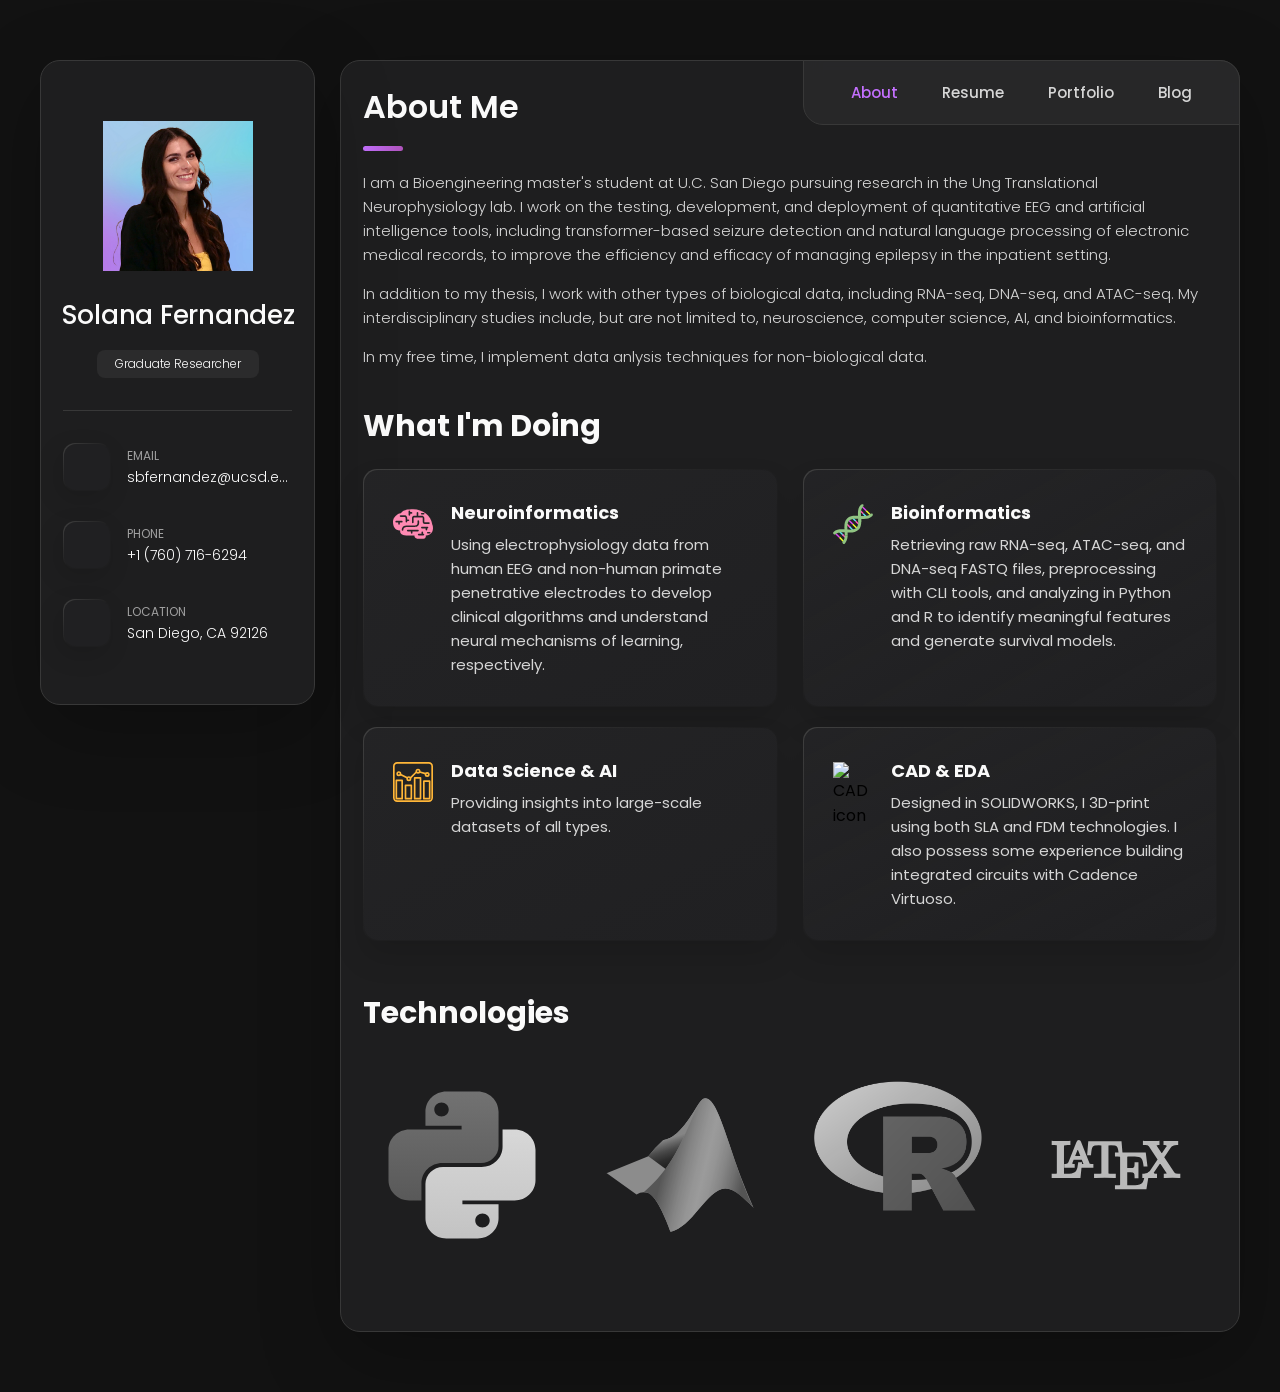
==== commit f074c0e6: "added shnake" ====
--- a/index.html
+++ b/index.html
@@ -187,8 +187,8 @@
           <p>
             I am a Bioengineering master's student at U.C. San Diego pursuing research in the Ung Translational
             Neurophysiology lab. I work on the testing, development, and deployment of quantitative  
-            EEG and artificial intelligence tools, including transformer-based seizure detection, to improve the  
-            efficiency and efficacy of managing epilepsy in the inpatient setting.
+            EEG and artificial intelligence tools, including transformer-based seizure detection and natural language processing of electronic
+            medical records, to improve the efficiency and efficacy of managing epilepsy in the inpatient setting.
           </p>
             In addition to my thesis, I work with other types of biological data, including RNA-seq, DNA-seq,
             and ATAC-seq. My interdisciplinary studies include, but are not limited to, neuroscience, computer science, 
@@ -575,7 +575,7 @@
 
                 <p class="service-item-text">
                   Designing high-quality prints for Ultimaker FDM and
-                  Formlabs SLA printing technologies 
+                  Formlabs SLA technologies 
                 </p>
               </div>
             </li>
@@ -702,6 +702,10 @@
               <button data-filter-btn>Publication</button>
             </li>
 
+            <li class="filter-item">
+              <button data-filter-btn>Game</button>
+            </li>
+
           </ul>
 
           <div class="filter-select-box">
@@ -740,6 +744,10 @@
 
               <li class="select-item">
                 <button data-select-item>Publication</button>
+              </li>
+
+              <li class="select-item">
+                <button data-select-item>Game</button>
               </li>
 
             </ul>
@@ -756,10 +764,10 @@
                     <ion-icon name="eye-outline"></ion-icon>
                   </div>
 
-                  <img src="./assets/images/pixel.png" alt="query-driven vision sensor" loading="lazy">
+                  <img src="./assets/images/pixel.png" alt="qdvs" loading="lazy">
                 </figure>
 
-                <h3 class="project-title">Query-Driven Vision Sensor</h3>
+                <h3 class="project-title">Query-Driven Dynamic Vision Sensor</h3>
 
                 <p class="project-category">CAD & EDA</p>
 
@@ -792,7 +800,7 @@
                     <ion-icon name="eye-outline"></ion-icon>
                   </div>
 
-                  <img src="./assets/images/TKA.png" alt="fundo" loading="lazy">
+                  <img src="./assets/images/TKA.png" alt="tka" loading="lazy">
                 </figure>
 
                 <h3 class="project-title">Knee Range of Motion Sensor</h3>
@@ -803,7 +811,7 @@
             </li>
 
             <li class="project-item  active" data-filter-item data-category="cad & eda">
-              <a href="#">
+              <a href="https://www.dropbox.com/scl/fo/oanfzwgkauubq099x7p9a/AOrB_bbaWyDGtqr4n9GyvUU?rlkey=ytvp9bke7ntcdktmguiiy9gkx&st=rps5sme8&dl=0">
 
                 <figure class="project-img">
                   <div class="project-item-icon-box">
@@ -816,6 +824,24 @@
                 <h3 class="project-title">NHP Skull Segmentation & CAD Tools</h3>
 
                 <p class="project-category">CAD & EDA</p>
+
+              </a>
+            </li>
+
+            <li class="project-item  active" data-filter-item data-category="game">
+              <a href="https://ndubs18.github.io/shnake/">
+
+                <figure class="project-img">
+                  <div class="project-item-icon-box">
+                    <ion-icon name="eye-outline"></ion-icon>
+                  </div>
+
+                  <img src="./assets/images/shnake.png" alt="shnake" loading="lazy">
+                </figure>
+
+                <h3 class="project-title">Shnake</h3>
+
+                <p class="project-category">Game</p>
 
               </a>
             </li>
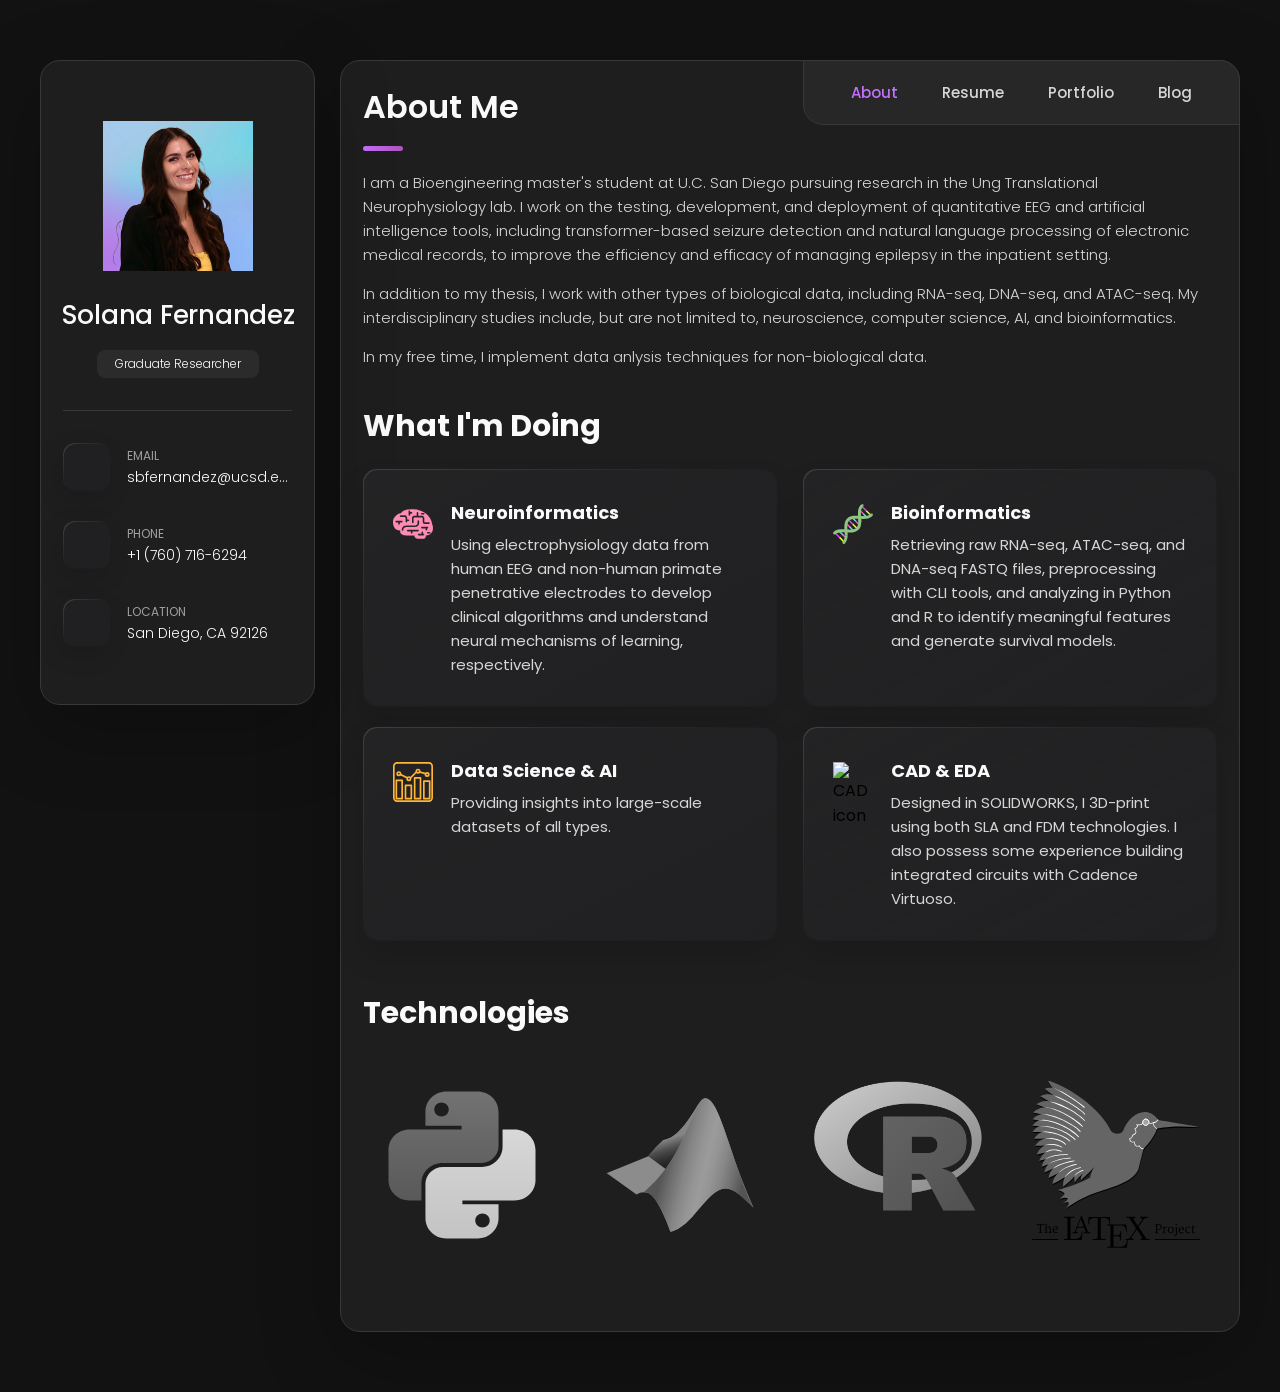
==== commit d3579233: "cad gallery" ====
--- a/index.html
+++ b/index.html
@@ -14,7 +14,7 @@
 
   <!--
     - custom css link -->
-  <link rel="stylesheet" href="./assets/css/style.css">
+  <link rel="stylesheet" href="./assets/css/main-style.css">
 
   <!--
     - google font link
@@ -498,7 +498,7 @@
                 <h4 class="h4 service-item-title">Python</h4>
 
                 <p class="service-item-text">
-                  Pandas, NumPy, Matplotlib, Seaborn, SciPy, SciKit-Learn, MNE
+                  Pandas, NumPy, Matplotlib, Seaborn, SciPy, SciKit-Learn, MNE, Llama-cpp, Ollama
                 </p>
               </div>
 
@@ -544,7 +544,7 @@
                 <h4 class="h4 service-item-title">git</h4>
 
                 <p class="service-item-text">
-                  Version control from the cli
+                  Version control
                 </p>
               </div>
             </li>
@@ -552,14 +552,14 @@
               <li class="service-item">
 
               <div class="service-icon-box">
-                <img src="./assets/images/technologies-R.png" alt="R icon" width="40">
-              </div>
-
-              <div class="service-content-box">
-                <h4 class="h4 service-item-title">R</h4>
-
-                <p class="service-item-text">
-                  - Insert libaries here - 
+                <img src="./assets/images/technologies-HPC.svg" alt="HPC icon" width="40">
+              </div>
+
+              <div class="service-content-box">
+                <h4 class="h4 service-item-title">HPC</h4>
+
+                <p class="service-item-text">
+                  High Performance Computing, primarily with Expanse SDSC. Experience with batch scripting processes. 
                 </p>
               </div>
             </li>
@@ -761,7 +761,7 @@
 
                 <figure class="project-img">
                   <div class="project-item-icon-box">
-                    <ion-icon name="eye-outline"></ion-icon>
+                    <ion-icon name="document-outline"></ion-icon>
                   </div>
 
                   <img src="./assets/images/pixel.png" alt="qdvs" loading="lazy">
@@ -776,64 +776,92 @@
 
             <li class="project-item  active" data-filter-item data-category="modeling">
               <a href="assets/papers/beng227_tpl_report.pdf">
+
+                <figure class="project-img">
+                  <div class="project-item-icon-box">
+                    <ion-icon name="document-outline"></ion-icon>
+                  </div>
+
+                  <img src="./assets/images/tpl_model.png" alt="TPL model" loading="lazy">
+                </figure>
+
+                <h3 class="project-title">Three-Phase Lag Bioheat Modeel</h3>
+
+                <p class="project-category">Modeling</p>
+
+              </a>
+            </li>
+
+            <!-- <li class="project-item active" data-filter-item data-category="modeling">
+
+              <figure class="project-img">
+
+                <div class="project-item-icon-box">
+
+                  <a href="assets/papers/beng227_tpl_report.pdf" target="_blank">
+                    <ion-icon name="document-outline"></ion-icon>
+                  </a>
+
+                  <a href="google.com" target="_blank">
+                    <ion-icon name="link-outline"></ion-icon>
+                  </a>
+
+                </div>
+
+                <img src="./assets/images/tpl_model.png"
+                    alt="TPL model"
+                    loading="lazy">
+
+              </figure>
+
+              <h3 class="project-title">Three-Phase Lag Bioheat Model</h3>
+
+              <p class="project-category">Modeling</p>
+
+            </li>             -->
+
+            <li class="project-item  active" data-filter-item data-category="publication">
+              <a href="assets/papers/Range_of_Motion_Sensors_for_Monitoring_Recovery_of_Total_Knee_Arthroplasty.pdf">
+
+                <figure class="project-img">
+                  <div class="project-item-icon-box">
+                    <ion-icon name="document-outline"></ion-icon>
+                  </div>
+
+                  <img src="./assets/images/TKA.png" alt="tka" loading="lazy">
+                </figure>
+
+                <h3 class="project-title">Knee Range of Motion Sensor</h3>
+
+                <p class="project-category">Publication</p>
+
+              </a>
+            </li>
+
+            <li class="project-item  active" data-filter-item data-category="cad & eda">
+              <a href="./cad-gallery.html">
 
                 <figure class="project-img">
                   <div class="project-item-icon-box">
                     <ion-icon name="eye-outline"></ion-icon>
                   </div>
 
-                  <img src="./assets/images/tpl_model.png" alt="TPL model" loading="lazy">
+                  <img src="./assets/images/uw_cad.png" alt="uw tools" loading="lazy">
                 </figure>
 
-                <h3 class="project-title">Three-Phase Lag Bioheat Modeel</h3>
-
-                <p class="project-category">Modeling</p>
-
-              </a>
-            </li>
-
-            <li class="project-item  active" data-filter-item data-category="publication">
-              <a href="assets/papers/Range_of_Motion_Sensors_for_Monitoring_Recovery_of_Total_Knee_Arthroplasty.pdf">
+                <h3 class="project-title">Skull Segmentation & CAD Tools</h3>
+
+                <p class="project-category">CAD & EDA</p>
+
+              </a>
+            </li>
+
+            <li class="project-item  active" data-filter-item data-category="game">
+              <a href="https://ndubs18.github.io/shnake/">
 
                 <figure class="project-img">
                   <div class="project-item-icon-box">
-                    <ion-icon name="eye-outline"></ion-icon>
-                  </div>
-
-                  <img src="./assets/images/TKA.png" alt="tka" loading="lazy">
-                </figure>
-
-                <h3 class="project-title">Knee Range of Motion Sensor</h3>
-
-                <p class="project-category">Publication</p>
-
-              </a>
-            </li>
-
-            <li class="project-item  active" data-filter-item data-category="cad & eda">
-              <a href="https://www.dropbox.com/scl/fo/oanfzwgkauubq099x7p9a/AOrB_bbaWyDGtqr4n9GyvUU?rlkey=ytvp9bke7ntcdktmguiiy9gkx&st=rps5sme8&dl=0">
-
-                <figure class="project-img">
-                  <div class="project-item-icon-box">
-                    <ion-icon name="eye-outline"></ion-icon>
-                  </div>
-
-                  <img src="./assets/images/uw_cad.png" alt="uw tools" loading="lazy">
-                </figure>
-
-                <h3 class="project-title">NHP Skull Segmentation & CAD Tools</h3>
-
-                <p class="project-category">CAD & EDA</p>
-
-              </a>
-            </li>
-
-            <li class="project-item  active" data-filter-item data-category="game">
-              <a href="https://ndubs18.github.io/shnake/">
-
-                <figure class="project-img">
-                  <div class="project-item-icon-box">
-                    <ion-icon name="eye-outline"></ion-icon>
+                    <ion-icon name="game-controller-outline"></ion-icon>
                   </div>
 
                   <img src="./assets/images/shnake.png" alt="shnake" loading="lazy">
--- a/assets/css/main-style.css
+++ b/assets/css/main-style.css
@@ -0,0 +1,1477 @@
+/*-----------------------------------*\
+  #style.css
+\*-----------------------------------*/
+
+
+/**
+ * copyright 2022 @codewithsadee
+ */
+
+
+
+
+
+/*-----------------------------------*\
+  #CUSTOM PROPERTY
+\*-----------------------------------*/
+
+:root {
+
+  /**
+   * colors
+   */
+
+  /* gradient */
+
+  --bg-gradient-onyx: linear-gradient(
+    to bottom right, 
+    hsl(240, 1%, 25%) 3%, 
+    hsl(0, 0%, 19%) 97%
+  );
+  --bg-gradient-jet: linear-gradient(
+    to bottom right, 
+    hsla(240, 1%, 18%, 0.251) 0%, 
+    hsla(240, 2%, 11%, 0) 100%
+  ), hsl(240, 2%, 13%);
+  --bg-gradient-yellow-1: linear-gradient(
+    to bottom right, 
+    hsl(45, 100%, 71%) 0%, 
+    hsla(36, 100%, 69%, 0) 50%
+  );
+  --bg-gradient-yellow-2: linear-gradient(
+    135deg, 
+    hsla(45, 100%, 71%, 0.251) 0%, 
+    hsla(35, 100%, 68%, 0) 59.86%
+  ), hsl(240, 2%, 13%);
+  --border-gradient-onyx: linear-gradient(
+    to bottom right, 
+    hsl(0, 0%, 25%) 0%, 
+    hsla(0, 0%, 25%, 0) 50%
+  );
+  --text-gradient-yellow: linear-gradient(
+    to right, 
+    hsl(275, 100%, 72%), 
+    hsl(293, 43%, 53%)
+  );
+
+  /* solid */
+
+  --jet: hsl(0, 0%, 22%);
+  --onyx: hsl(240, 1%, 17%);
+  --eerie-black-1: hsl(240, 2%, 13%);
+  --eerie-black-2: hsl(240, 2%, 12%);
+  --smoky-black: hsl(0, 0%, 7%);
+  --white-1: hsl(0, 0%, 100%);
+  --white-2: hsl(0, 0%, 98%);
+  --orange-yellow-crayola: hsl(275, 100%, 72%);
+  --vegas-gold: hsl(293, 43%, 53%);
+  --light-gray: hsl(0, 0%, 84%);
+  --light-gray-70: hsla(0, 0%, 84%, 0.7);
+  --bittersweet-shimmer: hsl(0, 43%, 51%);
+
+  /**
+   * typography
+   */
+
+  /* font-family */
+  --ff-poppins: 'Poppins', sans-serif;
+
+  /* font-size */
+  --fs-1: 24px;
+  --fs-2: 18px;
+  --fs-3: 17px;
+  --fs-4: 16px;
+  --fs-5: 15px;
+  --fs-6: 14px;
+  --fs-7: 13px;
+  --fs-8: 11px;
+
+  /* font-weight */
+  --fw-300: 300;
+  --fw-400: 400;
+  --fw-500: 500;
+  --fw-600: 600;
+
+  /**
+   * shadow
+   */
+  
+  --shadow-1: -4px 8px 24px hsla(0, 0%, 0%, 0.25);
+  --shadow-2: 0 16px 30px hsla(0, 0%, 0%, 0.25);
+  --shadow-3: 0 16px 40px hsla(0, 0%, 0%, 0.25);
+  --shadow-4: 0 25px 50px hsla(0, 0%, 0%, 0.15);
+  --shadow-5: 0 24px 80px hsla(0, 0%, 0%, 0.25);
+
+  /**
+   * transition
+   */
+
+  --transition-1: 0.25s ease;
+  --transition-2: 0.5s ease-in-out;
+
+}
+
+
+
+
+
+/*-----------------------------------*\
+  #RESET
+\*-----------------------------------*/
+
+*, *::before, *::after {
+  margin: 0;
+  padding: 0;
+  box-sizing: border-box;
+}
+
+a { text-decoration: none; }
+
+li { list-style: none; }
+
+img, ion-icon, a, button, time, span { display: block; }
+
+button {
+  font: inherit;
+  background: none;
+  border: none;
+  text-align: left;
+  cursor: pointer;
+}
+
+input, textarea {
+  display: block;
+  width: 100%;
+  background: none;
+  font: inherit;
+}
+
+::selection {
+  background: var(--orange-yellow-crayola);
+  color: var(--smoky-black);
+}
+
+:focus { outline-color: var(--orange-yellow-crayola); }
+
+html { font-family: var(--ff-poppins); }
+
+body { background: var(--smoky-black); }
+
+
+
+
+
+/*-----------------------------------*\
+  #REUSED STYLE
+\*-----------------------------------*/
+
+.sidebar,
+article {
+  background: var(--eerie-black-2);
+  border: 1px solid var(--jet);
+  border-radius: 20px;
+  padding: 15px;
+  box-shadow: var(--shadow-1);
+  z-index: 1;
+}
+
+.separator {
+  width: 100%;
+  height: 1px;
+  background: var(--jet);
+  margin: 16px 0;
+}
+
+.icon-box {
+  position: relative;
+  background: var(--border-gradient-onyx);
+  width: 30px;
+  height: 30px;
+  border-radius: 8px;
+  display: flex;
+  justify-content: center;
+  align-items: center;
+  font-size: 16px;
+  color: var(--orange-yellow-crayola);
+  box-shadow: var(--shadow-1);
+  z-index: 1;
+}
+
+.icon-box::before {
+  content: "";
+  position: absolute;
+  inset: 1px;
+  background: var(--eerie-black-1);
+  border-radius: inherit;
+  z-index: -1;
+}
+
+.icon-box ion-icon { --ionicon-stroke-width: 35px; }
+
+article { display: none; }
+
+article.active {
+  display: block;
+  animation: fade 0.5s ease backwards;
+}
+
+@keyframes fade {
+  0% { opacity: 0; }
+  100% { opacity: 1; }
+}
+
+.h2,
+.h3,
+.h4,
+.h5 {
+  color: var(--white-2);
+  text-transform: capitalize;
+}
+
+.h2 { font-size: var(--fs-1); }
+
+.h3 { font-size: var(--fs-2); }
+
+.h4 { font-size: var(--fs-4); }
+
+.h5 {
+  font-size: var(--fs-7);
+  font-weight: var(--fw-500);
+}
+
+.article-title {
+  position: relative;
+  padding-bottom: 7px;
+}
+
+.article-title::after {
+  content: "";
+  position: absolute;
+  bottom: 0;
+  left: 0;
+  width: 30px;
+  height: 3px;
+  background: var(--text-gradient-yellow);
+  border-radius: 3px;
+}
+
+.has-scrollbar::-webkit-scrollbar {
+  width: 5px; /* for vertical scrollbar */
+  height: 5px; /* for horizontal scrollbar */
+}
+
+.has-scrollbar::-webkit-scrollbar-track {
+  background: var(--onyx);
+  border-radius: 5px;
+}
+
+.has-scrollbar::-webkit-scrollbar-thumb {
+  background: var(--orange-yellow-crayola);
+  border-radius: 5px;
+}
+
+.has-scrollbar::-webkit-scrollbar-button { width: 20px; }
+
+.content-card {
+  position: relative;
+  background: var(--border-gradient-onyx);
+  padding: 15px;
+  padding-top: 45px;
+  border-radius: 14px;
+  box-shadow: var(--shadow-2);
+  cursor: pointer;
+  z-index: 1;
+}
+
+.content-card::before {
+  content: "";
+  position: absolute;
+  inset: 1px;
+  background: var(--bg-gradient-jet);
+  border-radius: inherit;
+  z-index: -1;
+}
+
+
+
+
+
+/*-----------------------------------*\
+  #MAIN
+\*-----------------------------------*/
+
+main {
+  margin: 15px 12px;
+  margin-bottom: 75px;
+  min-width: 259px;
+}
+
+
+
+
+
+/*-----------------------------------*\
+  #SIDEBAR
+\*-----------------------------------*/
+
+.sidebar {
+  margin-bottom: 15px;
+  max-height: 112px;
+  overflow: hidden;
+  transition: var(--transition-2);
+}
+
+.sidebar.active { max-height: 405px; }
+
+.sidebar-info {
+  position: relative;
+  display: flex;
+  justify-content: flex-start;
+  align-items: center;
+  gap: 15px;
+}
+
+.avatar-box {
+  background: var(--bg-gradient-onyx);
+  border-radius: 20px;
+}
+
+.info-content .name {
+  color: var(--white-2);
+  font-size: var(--fs-3);
+  font-weight: var(--fw-500);
+  letter-spacing: -0.25px;
+  margin-bottom: 10px;
+}
+
+.info-content .title {
+  color: var(--white-1);
+  background: var(--onyx);
+  font-size: var(--fs-8);
+  font-weight: var(--fw-300);
+  width: max-content;
+  padding: 3px 12px;
+  border-radius: 8px;
+}
+
+.info_more-btn {
+  position: absolute;
+  top: -15px;
+  right: -15px;
+  border-radius: 0 15px;
+  font-size: 13px;
+  color: var(--orange-yellow-crayola);
+  background: var(--border-gradient-onyx);
+  padding: 10px;
+  box-shadow: var(--shadow-2);
+  transition: var(--transition-1);
+  z-index: 1;
+}
+
+.info_more-btn::before {
+  content: "";
+  position: absolute;
+  inset: 1px;
+  border-radius: inherit;
+  background: var(--bg-gradient-jet);
+  transition: var(--transition-1);
+  z-index: -1;
+}
+
+.info_more-btn:hover,
+.info_more-btn:focus { background: var(--bg-gradient-yellow-1); }
+
+.info_more-btn:hover::before,
+.info_more-btn:focus::before { background: var(--bg-gradient-yellow-2); }
+
+.info_more-btn span { display: none; }
+
+.sidebar-info_more {
+  opacity: 0;
+  visibility: hidden;
+  transition: var(--transition-2);
+}
+
+.sidebar.active .sidebar-info_more {
+  opacity: 1;
+  visibility: visible;
+}
+
+.contacts-list {
+  display: grid;
+  grid-template-columns: 1fr;
+  gap: 16px;
+}
+
+.contact-item {
+  min-width: 100%;
+  display: flex;
+  align-items: center;
+  gap: 16px;
+}
+
+.contact-info {
+  max-width: calc(100% - 46px);
+  width: calc(100% - 46px);
+}
+
+.contact-title {
+  color: var(--light-gray-70);
+  font-size: var(--fs-8);
+  text-transform: uppercase;
+  margin-bottom: 2px;
+}
+
+.contact-info :is(.contact-link, time, address) {
+  color: var(--white-2);
+  font-size: var(--fs-7);
+}
+
+.contact-info address { font-style: normal; }
+
+.social-list {
+  display: flex;
+  justify-content: flex-start;
+  align-items: center;
+  gap: 15px;
+  padding-bottom: 4px;
+  padding-left: 7px;
+}
+
+.social-item .social-link {
+  color: var(--light-gray-70);
+  font-size: 18px;
+}
+
+
+.social-item .social-link:hover { color: var(--light-gray); }
+
+
+
+
+
+/*-----------------------------------*\
+  #NAVBAR
+\*-----------------------------------*/
+
+.navbar {
+  position: fixed;
+  bottom: 0;
+  left: 0;
+  width: 100%;
+  background: hsla(240, 1%, 17%, 0.75);
+  backdrop-filter: blur(10px);
+  border: 1px solid var(--jet);
+  border-radius: 12px 12px 0 0;
+  box-shadow: var(--shadow-2);
+  z-index: 5;
+}
+
+.navbar-list {
+  display: flex;
+  flex-wrap: wrap;
+  justify-content: center;
+  align-items: center;
+  padding: 0 10px;
+}
+
+.navbar-link {
+  color: var(--light-gray);
+  font-size: var(--fs-8);
+  padding: 20px 7px;
+  transition: color var(--transition-1);
+}
+
+.navbar-link:hover,
+.navbar-link:focus { color: var(--light-gray-70); }
+
+.navbar-link.active { color: var(--orange-yellow-crayola); }
+
+
+
+
+
+/*-----------------------------------*\
+  #ABOUT
+\*-----------------------------------*/
+
+.about .article-title { margin-bottom: 15px; }
+
+.about-text {
+  color: var(--light-gray);
+  font-size: var(--fs-6);
+  font-weight: var(--fw-300);
+  line-height: 1.6;
+}
+
+.about-text p { margin-bottom: 15px; }
+
+.about-text b {
+  color: var(--orange-yellow-crayola);
+  font-weight: var(--fw-500);
+  line-height: 1.6;
+}
+
+
+
+/**
+ * #service 
+ */
+
+.service { margin-bottom: 50px; }
+
+.service-title { margin-bottom: 20px; }
+
+.service-list {
+  display: grid;
+  grid-template-columns: 1fr;
+  gap: 20px;
+}
+
+.service-item {
+  position: relative;
+  background: var(--border-gradient-onyx);
+  padding: 20px;
+  border-radius: 14px;
+  box-shadow: var(--shadow-2);
+  z-index: 1;
+}
+
+.service-item::before {
+  content: "";
+  position: absolute;
+  inset: 1px;
+  background: var(--bg-gradient-jet);
+  border-radius: inherit;
+  z-index: -1;
+}
+
+.service-icon-box { margin-bottom: 10px; }
+
+.service-icon-box img { margin: auto; }
+
+.service-content-box { text-align: center; }
+
+.service-item-title { margin-bottom: 7px; }
+
+.service-item-text {
+  color: var(--light-gray);
+  font-size: var(--fs-6);
+  font-weight: var(--fw-3);
+  line-height: 1.6;
+}
+
+
+/**
+ * #technologies 
+ */
+
+.technologies { margin-bottom: 15px; }
+
+.technologies-list {
+  display: flex;
+  justify-content: flex-start;
+  align-items: flex-start;
+  gap: 15px;
+  margin: 0 -15px;
+  padding: 25px;
+  padding-bottom: 25px;
+  overflow-x: auto;
+  scroll-behavior: smooth;
+  overscroll-behavior-inline: contain;
+  scroll-snap-type: inline mandatory;
+  scroll-padding-inline: 25px;
+}
+
+.technologies-item {
+  min-width: 50%;
+  scroll-snap-align: start;
+}
+
+.technologies-item img {
+  width: 100%;
+  filter: grayscale(1);
+  transition: var(--transition-1);
+}
+
+.technologies-item img:hover { filter: grayscale(0); }
+
+
+
+
+
+/*-----------------------------------*\
+  #RESUME
+\*-----------------------------------*/
+
+.article-title { margin-bottom: 30px; }
+
+
+/**
+ * education and experience 
+ */
+
+.timeline { margin-bottom: 50px; }
+
+.timeline .title-wrapper {
+  display: flex;
+  align-items: center;
+  gap: 15px;
+  margin-bottom: 20px;
+}
+
+.timeline-list {
+  font-size: var(--fs-6);
+  margin-left: 45px;
+}
+
+.timeline-item { position: relative; }
+
+.timeline-item:not(:last-child) { margin-bottom: 20px; }
+
+.timeline-item-title {
+  font-size: var(--fs-4);
+  line-height: 1.3;
+  margin-bottom: 7px;
+}
+
+.timeline-list span {
+  color: var(--vegas-gold);
+  font-weight: var(--fw-400);
+  line-height: 1.6;
+}
+
+.timeline-list b {
+  color: white;
+  font-weight: 450;
+  line-height: 1.2
+}
+
+.timeline-item:not(:last-child)::before {
+  content: "";
+  position: absolute;
+  top: -25px;
+  left: -30px;
+  width: 1px;
+  height: calc(100% + 50px);
+  background: var(--jet);
+}
+
+.timeline-item::after {
+  content: "";
+  position: absolute;
+  top: 5px;
+  left: -33px;
+  height: 6px;
+  width: 6px;
+  background: var(--text-gradient-yellow);
+  border-radius: 50%;
+  box-shadow: 0 0 0 4px var(--jet);
+}
+
+.timeline-text {
+  color: var(--light-gray);
+  font-weight: var(--fw-300);
+  line-height: 1.6;
+}
+
+
+/*-----------------------------------*\
+  #PORTFOLIO
+\*-----------------------------------*/
+
+.filter-list { display: none; }
+
+.filter-select-box {
+  position: relative;
+  margin-bottom: 25px;
+}
+
+.filter-select {
+  background: var(--eerie-black-2);
+  color: var(--light-gray);
+  display: flex;
+  justify-content: space-between;
+  align-items: center;
+  width: 100%;
+  padding: 12px 16px;
+  border: 1px solid var(--jet);
+  border-radius: 14px;
+  font-size: var(--fs-6);
+  font-weight: var(--fw-300);
+}
+
+.filter-select.active .select-icon { transform: rotate(0.5turn); }
+
+.select-list {
+  background: var(--eerie-black-2);
+  position: absolute;
+  top: calc(100% + 6px);
+  width: 100%;
+  padding: 6px;
+  border: 1px solid var(--jet);
+  border-radius: 14px;
+  z-index: 2;
+  opacity: 0;
+  visibility: hidden;
+  pointer-events: none;
+  transition: 0.15s ease-in-out;
+}
+
+.filter-select.active + .select-list {
+  opacity: 1;
+  visibility: visible;
+  pointer-events: all;
+}
+
+.select-item button {
+  background: var(--eerie-black-2);
+  color: var(--light-gray);
+  font-size: var(--fs-6);
+  font-weight: var(--fw-300);
+  text-transform: capitalize;
+  width: 100%;
+  padding: 8px 10px;
+  border-radius: 8px;
+}
+
+.select-item button:hover { --eerie-black-2: hsl(240, 2%, 20%); }
+
+.project-list {
+  display: grid;
+  grid-template-columns: 1fr;
+  gap: 30px;
+  margin-bottom: 10px;
+}
+
+.project-item { display: none; }
+
+.project-item.active {
+  display: block;
+  animation: scaleUp 0.25s ease forwards;
+}
+
+@keyframes scaleUp {
+  0% { transform: scale(0.5); }
+  100% { transform: scale(1); }
+}
+
+.project-item > a { width: 100%; }
+
+.project-img {
+  position: relative;
+  width: 100%;
+  height: 200px;
+  border-radius: 16px;
+  overflow: hidden;
+  margin-bottom: 15px;
+}
+
+.project-img::before {
+  content: "";
+  position: absolute;
+  top: 0;
+  left: 0;
+  width: 100%;
+  height: 100%;
+  background: transparent;
+  z-index: 1;
+  transition: var(--transition-1);
+}
+
+.project-item > a:hover .project-img::before { background: hsla(0, 0%, 0%, 0.5); }
+
+.project-item-icon-box {
+  --scale: 0.8;
+
+  background: var(--jet);
+  color: var(--orange-yellow-crayola);
+  position: absolute;
+  top: 50%;
+  left: 50%;
+  transform: translate(-50%, -50%) scale(var(--scale));
+  font-size: 20px;
+  padding: 18px;
+  border-radius: 12px;
+  opacity: 0;
+  z-index: 1;
+  transition: var(--transition-1);
+}
+
+
+.project-item > a:hover .project-item-icon-box {
+  --scale: 1;
+  opacity: 1;
+}
+
+.project-item-icon-box ion-icon { --ionicon-stroke-width: 50px; }
+
+.project-img img {
+  width: 100%;
+  height: 100%;
+  object-fit: cover;
+  transition: var(--transition-1);
+}
+
+.project-item > a:hover img { transform: scale(1.1); }
+
+.project-title,
+.project-category { margin-left: 10px; }
+
+.project-title {
+  color: var(--white-2);
+  font-size: var(--fs-5);
+  font-weight: var(--fw-400);
+  text-transform: capitalize;
+  line-height: 1.3;
+}
+
+.project-category {
+  color: var(--light-gray-70);
+  font-size: var(--fs-6);
+  font-weight: var(--fw-300);
+}
+
+
+
+
+
+/*-----------------------------------*\
+  #BLOG
+\*-----------------------------------*/
+
+.blog-posts { margin-bottom: 10px; }
+
+.blog-posts-list {
+  display: grid;
+  grid-template-columns: 1fr;
+  gap: 20px;
+}
+
+.blog-post-item > a {
+  position: relative;
+  background: var(--border-gradient-onyx);
+  height: 100%;
+  box-shadow: var(--shadow-4);
+  border-radius: 16px;
+  z-index: 1;
+}
+
+.blog-post-item > a::before {
+  content: "";
+  position: absolute;
+  inset: 1px;
+  border-radius: inherit;
+  background: var(--eerie-black-1);
+  z-index: -1;
+}
+
+.blog-banner-box {
+  width: 100%;
+  height: 200px;
+  border-radius: 12px;
+  overflow: hidden;
+}
+
+.blog-banner-box img {
+  width: 100%;
+  height: 100%;
+  object-fit: cover;
+  transition: var(--transition-1);
+}
+
+.blog-post-item > a:hover .blog-banner-box img { transform: scale(1.1); }
+
+.blog-content { padding: 15px; }
+
+.blog-meta {
+  display: flex;
+  justify-content: flex-start;
+  align-items: center;
+  gap: 7px;
+  margin-bottom: 10px;
+}
+
+.blog-meta :is(.blog-category, time) {
+  color: var(--light-gray-70);
+  font-size: var(--fs-6);
+  font-weight: var(--fw-300);
+}
+
+.blog-meta .dot {
+  background: var(--light-gray-70);
+  width: 4px;
+  height: 4px;
+  border-radius: 4px;
+}
+
+.blog-item-title {
+  margin-bottom: 10px;
+  line-height: 1.3;
+  transition: var(--transition-1);
+}
+
+.blog-post-item > a:hover .blog-item-title { color: var(--orange-yellow-crayola); }
+
+.blog-text {
+  color: var(--light-gray);
+  font-size: var(--fs-6);
+  font-weight: var(--fw-300);
+  line-height: 1.6;
+}
+
+
+/*-----------------------------------*\
+  #RESPONSIVE
+\*-----------------------------------*/
+
+/**
+ * responsive larger than 450px screen
+ */
+
+@media (min-width: 450px) {
+
+  /**
+   * technology
+   */
+
+  .technologies-item { min-width: calc(33.33% - 10px); }
+
+
+
+  /**
+   * #PORTFOLIO, BLOG 
+   */
+
+  .project-img,
+  .blog-banner-box { height: auto; }
+
+}
+
+
+
+
+
+/**
+ * responsive larger than 580px screen
+ */
+
+@media (min-width: 580px) {
+
+  /**
+   * CUSTOM PROPERTY
+   */
+
+  :root {
+
+    /**
+     * typography
+     */
+
+    --fs-1: 32px;
+    --fs-2: 30px;
+    --fs-3: 26px;
+    --fs-4: 18px;
+    --fs-6: 15px;
+    --fs-7: 15px;
+    --fs-8: 12px;
+
+  }
+
+
+
+  /**
+   * #REUSED STYLE
+   */
+
+  .sidebar, article {
+    width: 520px;
+    margin-inline: auto;
+    padding: 22px;
+  }
+
+  .article-title {
+    font-weight: var(--fw-600);
+    padding-bottom: 15px;
+  }
+
+  .article-title::after {
+    width: 40px;
+    height: 5px;
+  }
+
+  .icon-box {
+    width: 48px;
+    height: 48px;
+    border-radius: 12px;
+    font-size: 18px;
+  }
+
+
+
+  /**
+   * #MAIN
+   */
+
+  main {
+    margin-top: 60px;
+    margin-bottom: 100px;
+  }
+
+
+
+  /**
+   * #SIDEBAR
+   */
+
+  .sidebar {
+    max-height: 180px;
+    margin-bottom: 30px;
+  }
+
+  .sidebar.active { max-height: 584px; }
+
+  .sidebar-info { gap: 25px; }
+
+  .avatar-box { border-radius: 30px; }
+
+  .avatar-box img { width: 120px; }
+
+  .info-content .name { margin-bottom: 15px; }
+
+  .info-content .title { padding: 5px 18px; }
+
+  .info_more-btn {
+    top: -30px;
+    right: -30px;
+    padding: 10px 15px;
+  }
+
+  .info_more-btn span {
+    display: block;
+    font-size: var(--fs-8);
+  }
+
+  .info_more-btn ion-icon { display: none; }
+
+  .separator { margin: 32px 0; }
+
+  .contacts-list { gap: 20px; }
+
+  .contact-info {
+    max-width: calc(100% - 64px);
+    width: calc(100% - 64px);
+  }
+
+
+
+  /**
+   * #NAVBAR
+   */
+
+  .navbar { border-radius: 20px 20px 0 0; }
+
+  .navbar-list { gap: 20px; }
+
+  .navbar-link { --fs-8: 14px; }
+
+
+
+  /**
+   * #ABOUT
+   */
+
+  .about .article-title { margin-bottom: 20px; }
+
+  .about-text { margin-bottom: 35px; }
+
+  /* service */
+
+  .service {margin-bottom: 50px;}
+
+  .service-item {
+    display: flex;
+    justify-content: flex-start;
+    align-items: flex-start;
+    gap: 18px;
+    padding: 30px;
+  }
+
+  .service-icon-box {
+    margin-bottom: 0;
+    margin-top: 5px;
+  }
+
+  .service-content-box { text-align: left; }
+
+  /* technologies */
+
+  .technologies-list {
+    gap: 50px;
+    margin: 0 -30px;
+    padding: 45px;
+    scroll-padding-inline: 45px;
+  }
+
+  .technologies-item { min-width: calc(33.33% - 35px); }
+
+
+
+  /**
+   * #RESUME
+   */
+
+  .timeline-list { margin-left: 65px; }
+
+  .timeline-item:not(:last-child)::before { left: -40px; }
+
+  .timeline-item::after {
+    height: 8px;
+    width: 8px;
+    left: -43px;
+  }
+
+
+
+
+  /**
+   * #PORTFOLIO, BLOG
+   */
+
+  .project-img, .blog-banner-box { border-radius: 16px; }
+
+  .blog-posts-list { gap: 30px; }
+
+  .blog-content { padding: 25px; }
+
+
+
+  /**
+   * #CONTACT
+   */
+
+  .mapbox {
+    height: 380px;
+    border-radius: 18px;
+  }
+
+  .input-wrapper {
+    gap: 30px;
+    margin-bottom: 30px;
+  }
+
+  .form-input { padding: 15px 20px; }
+
+  textarea.form-input { margin-bottom: 30px; }
+
+  .form-btn {
+    --fs-6: 16px;
+    padding: 16px 20px;
+  }
+
+  .form-btn ion-icon { font-size: 18px; }
+
+}
+
+
+/**
+ * responsive larger than 768px screen
+ */
+
+@media (min-width: 768px) {
+
+  /**
+   * REUSED STYLE
+   */
+
+  .sidebar, article { width: 700px; }
+
+  .has-scrollbar::-webkit-scrollbar-button { width: 100px; }
+
+
+
+  /**
+   * SIDEBAR
+   */
+
+  .contacts-list {
+    grid-template-columns: 1fr 1fr;
+    gap: 30px 15px;
+  }
+
+
+
+  /**
+   * NAVBAR
+   */
+
+  .navbar-link { --fs-8: 15px; }
+
+
+  /**
+   * PORTFOLIO
+   */
+
+  .article-title { padding-bottom: 20px; }
+
+  .filter-select-box { display: none; }
+
+  .filter-list {
+    display: flex;
+    justify-content: flex-start;
+    align-items: center;
+    gap: 25px;
+    padding-left: 5px;
+    margin-bottom: 30px;
+  }
+
+  .filter-item button {
+    color: var(--light-gray);
+    font-size: var(--fs-5);
+    transition: var(--transition-1);
+  }
+
+  .filter-item button:hover { color: var(--light-gray-70); }
+
+  .filter-item button.active { color: var(--orange-yellow-crayola); }
+
+  /* portfolio and blog grid */
+
+  .project-list, .blog-posts-list { grid-template-columns: 1fr 1fr; }
+  
+}
+
+
+
+
+/**
+ * responsive larger than 1024px screen
+ */
+
+@media (min-width: 1024px) {
+
+  /**
+   * CUSTOM PROPERTY
+   */
+
+  :root {
+
+    /**
+    * shadow
+    */
+
+    --shadow-1: -4px 8px 24px hsla(0, 0%, 0%, 0.125);
+    --shadow-2: 0 16px 30px hsla(0, 0%, 0%, 0.125);
+    --shadow-3: 0 16px 40px hsla(0, 0%, 0%, 0.125);
+
+  }
+
+
+
+  /**
+   * REUSED STYLE
+   */
+
+  .sidebar, article {
+    width: 950px;
+    box-shadow: var(--shadow-5);
+  }
+
+
+
+  /**
+   * MAIN 
+   */
+
+  main { margin-bottom: 60px; }
+
+  .main-content {
+    position: relative;
+    width: max-content;
+    margin: auto;
+  }
+
+
+
+  /**
+   * NAVBAR
+   */
+
+  .navbar {
+    position: absolute;
+    bottom: auto;
+    top: 0;
+    left: auto;
+    right: 0;
+    width: max-content;
+    border-radius: 0 20px;
+    padding: 0 20px;
+    box-shadow: none;
+  }
+
+  .navbar-list {
+    gap: 30px;
+    padding: 0 20px;
+  }
+
+  .navbar-link { font-weight: var(--fw-500); }
+
+
+
+  /**
+   * ABOUT
+   */
+
+  /* service */
+
+  .service-list {
+    grid-template-columns: 1fr 1fr;
+    gap: 20px 25px;
+  }
+
+  /* technologies */
+
+  .technologies-item { min-width: calc(25% - 38px); }
+
+
+
+  /**
+   * PORTFOLIO
+   */
+
+  .project-list { grid-template-columns: repeat(3, 1fr); }
+
+
+
+  /**
+   * BLOG
+   */
+
+  .blog-banner-box { height: 230px; }
+
+}
+
+
+
+
+
+/**
+ * responsive larger than 1250px screen
+ */
+
+@media (min-width: 1250px) {
+
+  /**
+   * RESET
+   */
+
+  body::-webkit-scrollbar { width: 20px; }
+
+  body::-webkit-scrollbar-track { background: var(--smoky-black); }
+
+  body::-webkit-scrollbar-thumb {
+    border: 5px solid var(--smoky-black);
+    background: hsla(0, 0%, 100%, 0.1);
+    border-radius: 20px;
+    box-shadow: inset 1px 1px 0 hsla(0, 0%, 100%, 0.11),
+                inset -1px -1px 0 hsla(0, 0%, 100%, 0.11);
+  }
+
+  body::-webkit-scrollbar-thumb:hover { background: hsla(0, 0%, 100%, 0.15); }
+
+  body::-webkit-scrollbar-button { height: 60px; }
+
+
+
+  /**
+   * REUSED STYLE
+   */
+
+  .sidebar, article { width: auto; }
+
+  article { min-height: 100%; }
+
+
+
+  /**
+   * MAIN
+   */
+
+  main {
+    max-width: 1200px;
+    margin-inline: auto;
+    display: flex;
+    justify-content: center;
+    align-items: stretch;
+    gap: 25px;
+  }
+
+  .main-content {
+    min-width: 75%;
+    width: 75%;
+    margin: 0;
+  }
+
+
+
+  /**
+   * SIDEBAR
+   */
+
+  .sidebar {
+    position: sticky;
+    top: 60px;
+    max-height: max-content;
+    height: 100%;
+    margin-bottom: 0;
+    padding-top: 60px;
+    z-index: 1;
+  }
+
+  .sidebar-info { flex-direction: column; }
+
+  .avatar-box img { width: 150px; }
+
+  .info-content .name {
+    white-space: nowrap;
+    text-align: center;
+  }
+
+  .info-content .title { margin: auto; }
+
+  .info_more-btn { display: none; }
+
+  .sidebar-info_more {
+    opacity: 1;
+    visibility: visible;
+  }
+
+  .contacts-list { grid-template-columns: 1fr; }
+
+  .contact-info :is(.contact-link) {
+    white-space: nowrap;
+    overflow: hidden;
+    text-overflow: ellipsis;
+  }
+
+  .contact-info :is(.contact-link, time, address) {
+    --fs-7: 14px;
+    font-weight: var(--fw-300);
+  }
+
+  .separator:last-of-type {
+    margin: 15px 0;
+    opacity: 0;
+  }
+
+  .social-list { justify-content: center; }
+
+
+
+  /**
+	 * RESUME
+	 */
+
+  .timeline-text { max-width: 700px; }
+
+}
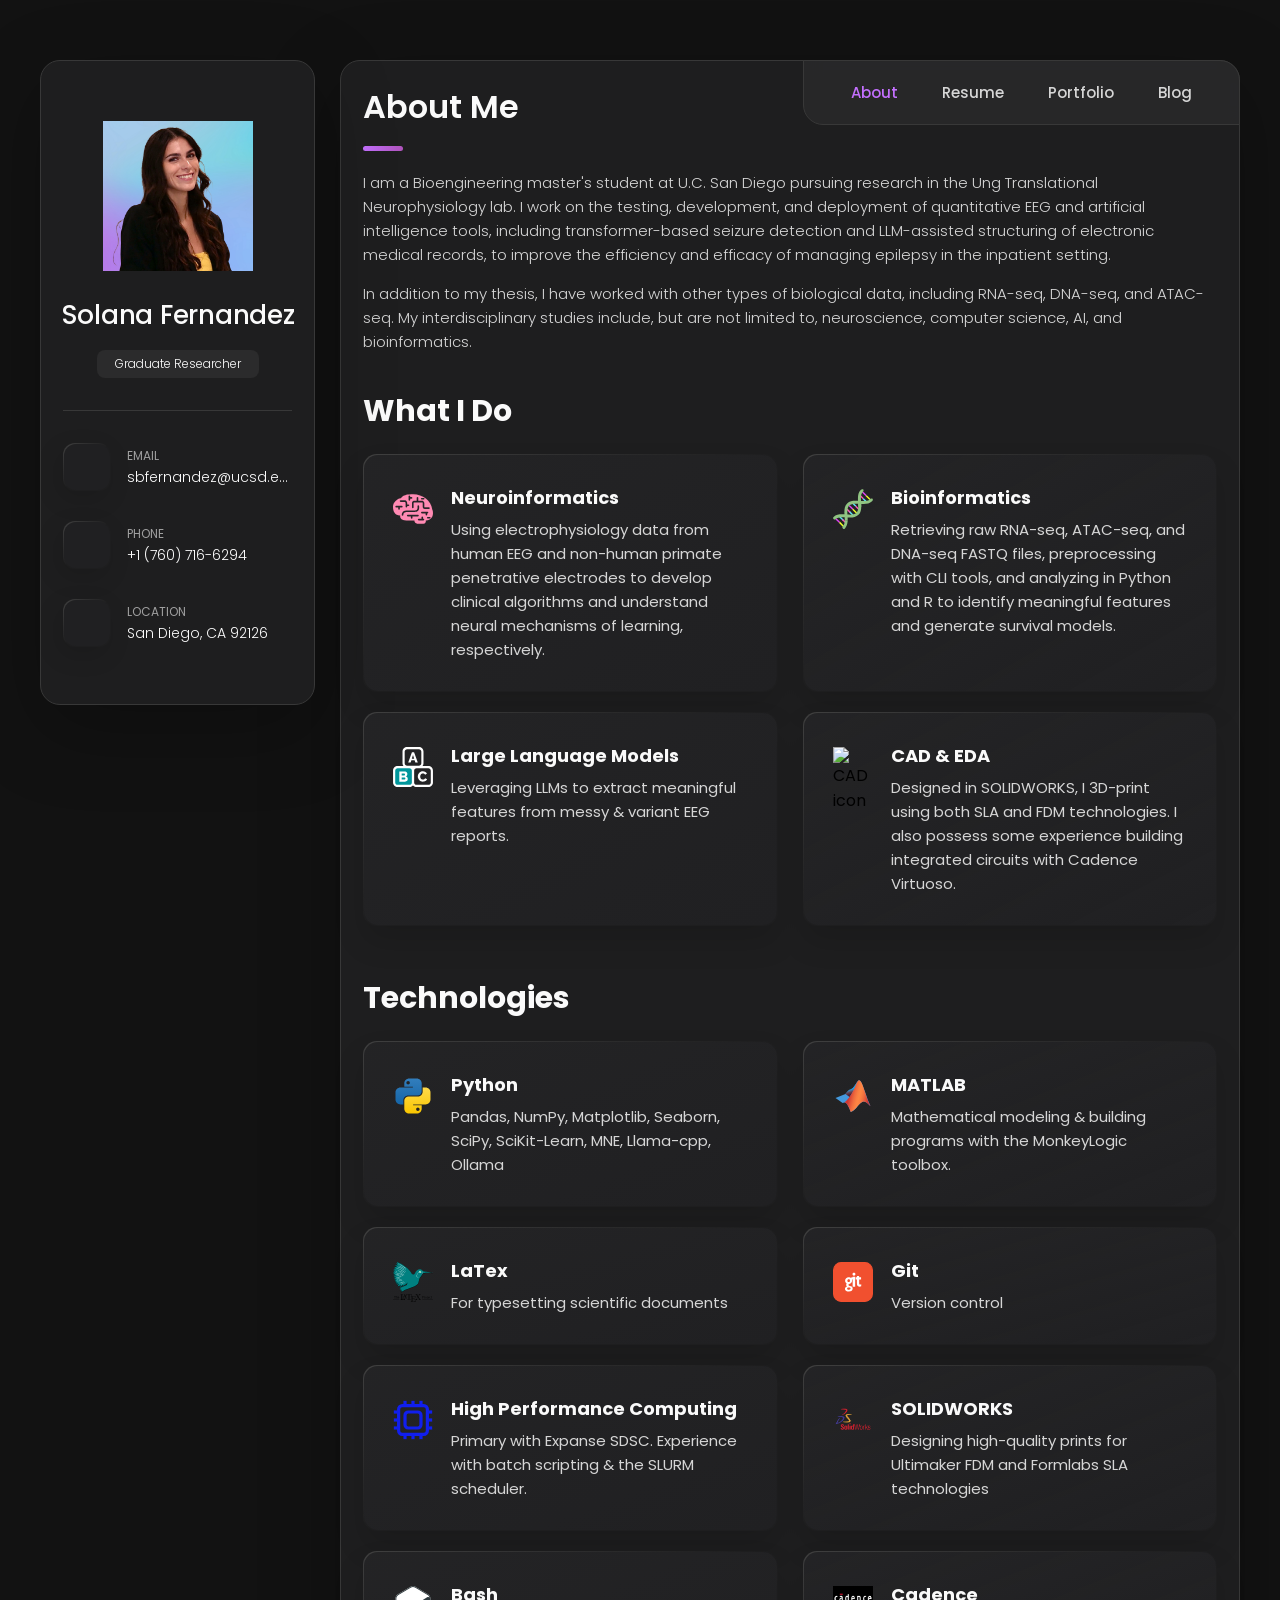
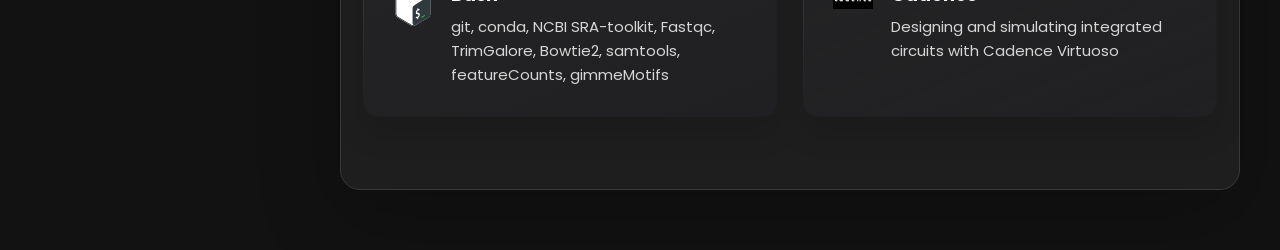
==== commit 5454faf3: "refactor & content update" ====
--- a/index.html
+++ b/index.html
@@ -150,19 +150,19 @@
         <ul class="navbar-list">
 
           <li class="navbar-item">
-            <button class="navbar-link  active" data-nav-link>About</button>
-          </li>
-
-          <li class="navbar-item">
-            <button class="navbar-link" data-nav-link>Resume</button>
-          </li>
-
-          <li class="navbar-item">
-            <button class="navbar-link" data-nav-link>Portfolio</button>
-          </li>
-
-          <li class="navbar-item">
-            <button class="navbar-link" data-nav-link>Blog</button>
+            <button class="navbar-link  active" data-nav-link data-page="about" type="button">About</button>
+          </li>
+
+          <li class="navbar-item">
+            <button class="navbar-link" data-nav-link data-page="resume" type="button">Resume</button>
+          </li>
+
+          <li class="navbar-item">
+            <button class="navbar-link" data-nav-link data-page="portfolio" type="button">Portfolio</button>
+          </li>
+
+          <li class="navbar-item">
+            <button class="navbar-link" data-nav-link data-page="blog" type="button">Blog</button>
           </li>
 
         </ul>
@@ -173,904 +173,12 @@
 
 
 
-      <!--
-        - #ABOUT
+            <!--
+        - Dynamically loaded page content
       -->
-
-      <article class="about  active" data-page="about">
-
-        <header>
-          <h2 class="h2 article-title">About me</h2>
-        </header>
-
-        <section class="about-text">
-          <p>
-            I am a Bioengineering master's student at U.C. San Diego pursuing research in the Ung Translational
-            Neurophysiology lab. I work on the testing, development, and deployment of quantitative  
-            EEG and artificial intelligence tools, including transformer-based seizure detection and natural language processing of electronic
-            medical records, to improve the efficiency and efficacy of managing epilepsy in the inpatient setting.
-          </p>
-            In addition to my thesis, I work with other types of biological data, including RNA-seq, DNA-seq,
-            and ATAC-seq. My interdisciplinary studies include, but are not limited to, neuroscience, computer science, 
-            AI, and bioinformatics. 
-         </p>
-            In my free time, I implement data anlysis techniques for non-biological data.
-          </p>
-        </section>
-
-
-        <!--
-          - service
-        -->
-
-        <section class="service">
-
-          <h3 class="h3 service-title">What i'm doing</h3>
-
-          <ul class="service-list">
-
-            <li class="service-item">
-
-              <div class="service-icon-box">
-                <img src="./assets/images/icon-brain.svg
-                " alt="brain icon" width="40">
-              </div>
-
-              <div class="service-content-box">
-                <h4 class="h4 service-item-title">Neuroinformatics</h4>
-
-                <p class="service-item-text">
-                  Using electrophysiology data from human EEG and non-human primate penetrative electrodes
-                  to develop clinical algorithms and understand neural mechanisms of learning, respectively.
-                </p>
-              </div>
-
-            </li>
-
-            <li class="service-item">
-
-              <div class="service-icon-box">
-                <img src="./assets/images/icon-dna.svg" alt="dna icon" width="40">
-              </div>
-
-              <div class="service-content-box">
-                <h4 class="h4 service-item-title">Bioinformatics</h4>
-
-                <p class="service-item-text">
-                  Retrieving raw RNA-seq, ATAC-seq, and DNA-seq FASTQ files, preprocessing 
-                  with CLI tools, and analyzing in Python and R to identify meaningful 
-                  features and generate survival models.
-                </p>
-              </div>
-
-            </li>
-
-            <li class="service-item">
-
-              <div class="service-icon-box">
-                <img src="./assets/images/icon-datascience.svg" alt="data science icon" width="40">
-              </div>
-
-              <div class="service-content-box">
-                <h4 class="h4 service-item-title">Data Science & AI</h4>
-
-                <p class="service-item-text">
-                  Providing insights into large-scale datasets of all types.
-                </p>
-              </div>
-
-            </li>
-
-            <li class="service-item">
-
-              <div class="service-icon-box">
-                <img src="./assets/images/icon-CAD.svg" alt="CAD icon" width="40">
-              </div>
-
-              <div class="service-content-box">
-                <h4 class="h4 service-item-title">CAD & EDA</h4>
-
-                <p class="service-item-text">
-                  Designed in SOLIDWORKS, I 3D-print using both SLA and FDM
-                  technologies. I also possess some experience building integrated
-                  circuits with Cadence Virtuoso.
-                </p>
-              </div>
-
-            </li>
-
-          </ul>
-
-        </section>
-
-
-        <!--
-          - technologies
-        -->
-
-        <section class="technologies">
-
-          <h3 class="h3 technologies-title">Technologies</h3>
-
-          <ul class="technologies-list has-scrollbar">
-
-            <li class="technologies-item">
-              <a href="#">
-                <img src="./assets/images/technologies-python.svg" alt="technologies logo">
-              </a>
-            </li>
-
-            <li class="technologies-item">
-              <a href="#">
-                <img src="./assets/images/technologies-matlab.svg" alt="technologies logo">
-              </a>
-            </li>
-
-            <li class="technologies-item">
-              <a href="#">
-                <img src="./assets/images/technologies-R.png" alt="technologies logo">
-              </a>
-            </li>
-
-            <li class="technologies-item">
-              <a href="#">
-                <img src="./assets/images/technologies-latex.svg" alt="technologies logo">
-              </a>
-            </li>
-
-            <li class="technologies-item">
-              <a href="#">
-                <img src="./assets/images/technologies-solidworks.png" alt="technologies logo">
-              </a>
-            </li>
-
-            <li class="technologies-item">
-              <a href="#">
-                <img src="./assets/images/technologies-git.svg" alt="technologies logo">
-              </a>
-            </li>
-
-                        <li class="technologies-item">
-              <a href="#">
-                <img src="./assets/images/technologies-bash.svg" alt="technologies logo">
-              </a>
-            </li>
-
-            <li class="technologies-item">
-              <a href="#">
-                <img src="./assets/images/technologies-cadence.png" alt="technologies logo">
-              </a>
-            </li>
-
-          </ul>
-
-        </section>
-
-      </article>
-
-
-
-
-
-      <!--
-        - #RESUME
-      -->
-
-      <article class="resume" data-page="resume">
-
-        <header>
-          <h2 class="h2 article-title">Resume</h2>
-        </header>
-
-        <section class="timeline">
-
-          <div class="title-wrapper">
-            <div class="icon-box">
-              <ion-icon name="book-outline"></ion-icon>
-            </div>
-
-            <h3 class="h3">Education</h3>
-          </div>
-
-          <ol class="timeline-list">
-
-            <li class="timeline-item">
-
-              <h4 class="h4 timeline-item-title">U.C. San Diego</h4>
-
-              <span>2024 — present</span>
-
-              <p class="timeline-text">
-                M.S. Bioengineering, GPA: 3.90
-              </p>
-
-            </li>
-
-            <li class="timeline-item">
-
-              <h4 class="h4 timeline-item-title">U.C. Los Angeles</h4>
-
-              <span>2016 — 2020</span>
-
-              <p class="timeline-text">
-                B.S. Bioengineering, Tech Breadth in Mechanical Engineering, GPA: 3.20
-              </p>
-
-            </li>
-
-          </ol>
-
-        </section>
-
-        <section class="timeline">
-
-          <div class="title-wrapper">
-            <div class="icon-box">
-              <ion-icon name="book-outline"></ion-icon>
-            </div>
-
-            <h3 class="h3">Experience</h3>
-          </div>
-
-          <ol class="timeline-list">
-              <li class="timeline-item">
-
-              <h4 class="h4 timeline-item-title">Graduate Researcher</h4>
-
-              <span>2024 - present</span>
-
-              <p class="timeline-text">
-                <b>U.C. San Diego</b> <br>
-                Under the guidance of Dr. Hoameng Ung, we test and develop 
-                transformer-based seizure detection algorithms.
-              </p>
-
-            </li>
-
-            <li class="timeline-item">
-
-              <h4 class="h4 timeline-item-title">Research Scientist/Engineer</h4>
-
-              <span>2022 - 2024</span>
-
-              <p class="timeline-text">
-                <b>University of Washington</b> <br>
-                Research in Dr. Elizabeth Buffalo's laboratory aimed at understanding 
-                the neural mechanisms that support learning and memory by recording 
-                neural signals in awake, behaving non-human primates using
-                multiple electrodes in the hippocampus and surrounding cortex.
-              </p>
-
-            </li>
-
-            <li class="timeline-item">
-
-              <h4 class="h4 timeline-item-title">Quality Control Associate</h4>
-
-              <span>2021 — 2022</span>
-
-              <p class="timeline-text">
-                <b>BioLegend</b> <br>
-                Test products such as antibodies and proteins in the
-                following applications: immunocytochemistry,
-                immunohistochemistry, and western blot for both research use  
-                and in-vitro diagnostics.
-              </p>
-
-            </li>
-
-            <li class="timeline-item">
-
-              <h4 class="h4 timeline-item-title">Undergraduate Researcher</h4>
-
-              <span>2019 - 2020</span>
-
-              <p class="timeline-text">
-                <b>U.C. Los Angeles</b> <br>
-                Sponsored through the UCLA Center for SMART Health working in partnership 
-                with the UCLA Bio-design program under Dr. Arash Naiem and Dr. Ramin Ramezani
-                to create a sensor system comprised of accelerometers to evaluate range of motion
-                and angle of flexion/extension at the knee to monitor the recovery of Total knee
-                Arthroplasty. See publication.
-              </p>
-
-            </li>
-
-          </ol>
-
-        </section>
-
-
-         <section class="service">
-
-          <h3 class="h3 service-title">Technologies</h3>
-
-          <ul class="service-list">
-
-            <li class="service-item">
-
-              <div class="service-icon-box">
-                <img src="./assets/images/technologies-python.svg
-                " alt="python icon" width="40">
-              </div>
-
-              <div class="service-content-box">
-                <h4 class="h4 service-item-title">Python</h4>
-
-                <p class="service-item-text">
-                  Pandas, NumPy, Matplotlib, Seaborn, SciPy, SciKit-Learn, MNE, Llama-cpp, Ollama
-                </p>
-              </div>
-
-            </li>
-
-            <li class="service-item">
-
-              <div class="service-icon-box">
-                <img src="./assets/images/technologies-matlab.svg" alt="matlab icon" width="40">
-              </div>
-
-              <div class="service-content-box">
-                <h4 class="h4 service-item-title">MATLAB</h4>
-
-                <p class="service-item-text">
-                  Mathematical modeling & building programs in MonkeyLogic
-                </p>
-              </div>
-            </li>
-
-              <li class="service-item">
-
-              <div class="service-icon-box">
-                <img src="./assets/images/technologies-latex.svg" alt="latex icon" width="40">
-              </div>
-
-              <div class="service-content-box">
-                <h4 class="h4 service-item-title">LaTex</h4>
-
-                <p class="service-item-text">
-                  For typesetting scientific documents
-                </p>
-              </div>
-            </li>
-
-              <li class="service-item">
-
-              <div class="service-icon-box">
-                <img src="./assets/images/technologies-git.svg" alt="git icon" width="40">
-              </div>
-
-              <div class="service-content-box">
-                <h4 class="h4 service-item-title">git</h4>
-
-                <p class="service-item-text">
-                  Version control
-                </p>
-              </div>
-            </li>
-
-              <li class="service-item">
-
-              <div class="service-icon-box">
-                <img src="./assets/images/technologies-HPC.svg" alt="HPC icon" width="40">
-              </div>
-
-              <div class="service-content-box">
-                <h4 class="h4 service-item-title">HPC</h4>
-
-                <p class="service-item-text">
-                  High Performance Computing, primarily with Expanse SDSC. Experience with batch scripting processes. 
-                </p>
-              </div>
-            </li>
-
-              <li class="service-item">
-
-              <div class="service-icon-box">
-                <img src="./assets/images/technologies-solidworks.png" alt="solidworks icon" width="40">
-              </div>
-
-              <div class="service-content-box">
-                <h4 class="h4 service-item-title">SOLIDWORKS</h4>
-
-                <p class="service-item-text">
-                  Designing high-quality prints for Ultimaker FDM and
-                  Formlabs SLA technologies 
-                </p>
-              </div>
-            </li>
-
-            <li class="service-item">
-
-              <div class="service-icon-box">
-                <img src="./assets/images/technologies-bash.svg" alt="bash icon" width="40">
-              </div>
-
-              <div class="service-content-box">
-                <h4 class="h4 service-item-title">bash</h4>
-
-                <p class="service-item-text">
-                   git, conda, NCBI SRA-toolkit, Fastqc, TrimGalore, Bowtie2, samtools, featureCounts, gimmeMotifs
-                </p>
-              </div>
-            </li>
-
-            <li class="service-item">
-
-              <div class="service-icon-box">
-                <img src="./assets/images/technologies-cadence.png" alt="cadence icon" width="40">
-              </div>
-
-              <div class="service-content-box">
-                <h4 class="h4 service-item-title">cadence</h4>
-
-                <p class="service-item-text">
-                  Designing and simulating integrated circuits with Cadence Virtuoso  
-                </p>
-              </div>
-            </li>
-
-          </ul>
-
-        </section>
-
-        <h3 class="h3 service-title">Coursework & Independent Learning</h3>
-
-        <section class="about-text">
-          <p>
-            <b>UCLA: Undergraduate</b><br>
-            BIOENGR M260: Neuroengineering<br>
-            ECE 100: Electrical and Electronic Circuits<br>
-            BIOENGR 120: Biomedical Transducers<br>
-            BIOENGR 110: Bioreactions & Biotransport<br>
-            BIOENGR 176: Biocompatibility<br>
-            BIOENGR 188: Biomechanics<br><br>
-
-            MECH&AE M20: Introduction to Computer Programming with MATLAB<br>
-            MECH&AE 101: Statics & Strength of Materials<br>
-            MECH&AE 102: Dynamics of Particles and Rigid Bodies<br>
-            MECH&AE 103: Elementary Fluid Mechanics<br> 
-          </p>
-            <b>UCSD: Graduate</b><br>
-            CSE 251A: Machine Learning: Learning Algorithms<br>
-            BENG 285: Statistical Learning in Bioinformatics<br>
-            BENG 219: Data Science for Multiscale Biology<br>
-            BENG 204: Systems Medicine: Data Analytics & Mechanisms<br>
-            BENG 212: Systems Biology & Bioengineering II: Large-Scale Data Analysis<br>
-            BENG 221: Mathematical Models for Bioengineers<br>
-            BENG 227: Biotransport<br><br>
-
-            BENG 216: Neuromorphic Integrated Bioelectronics<br>
-            BENG 234: Neurophysiology<br>
-            BENG 260: Neurodynamics<br>
-            BENG 247B: Biolectronics<br>
-            BENG 230A: Biochemistry<br>
-
-          
-            
-         </p>
-            <b>DataCamp</b> <br>
-            Associate Data Scientist in Python - Career Track<br>
-            Github Foundations - Skill Track
-          </p>
-            <b>Udemy</b><br>
-            Essentials of Genomics and Biomedical Informatics (Bar-Ilan University)
-          </p>
-        </section>
-
-      </article>
-
-
-
-
-
-      <!--
-        - #PORTFOLIO
-      -->
-
-      <article class="portfolio" data-page="portfolio">
-
-        <header>
-          <h2 class="h2 article-title">Portfolio</h2>
-        </header>
-
-        <section class="projects">
-
-          <ul class="filter-list">
-
-            <li class="filter-item">
-              <button class="active" data-filter-btn>All</button>
-            </li>
-
-            <li class="filter-item">
-              <button data-filter-btn>Bioinformatics</button>
-            </li>
-
-            <li class="filter-item">
-              <button data-filter-btn>Neuroinformatics</button>
-            </li>
-
-            <li class="filter-item">
-              <button data-filter-btn>CAD & EDA</button>
-            </li>
-
-            <li class="filter-item">
-              <button data-filter-btn>Modeling</button>
-            </li>
-
-            <li class="filter-item">
-              <button data-filter-btn>Publication</button>
-            </li>
-
-            <li class="filter-item">
-              <button data-filter-btn>Game</button>
-            </li>
-
-          </ul>
-
-          <div class="filter-select-box">
-
-            <button class="filter-select" data-select>
-
-              <div class="select-value" data-selecct-value>Select category</div>
-
-              <div class="select-icon">
-                <ion-icon name="chevron-down"></ion-icon>
-              </div>
-
-            </button>
-
-            <ul class="select-list">
-
-              <li class="select-item">
-                <button data-select-item>All</button>
-              </li>
-
-              <li class="select-item">
-                <button data-select-item>Bioinformatics</button>
-              </li>
-
-              <li class="select-item">
-                <button data-select-item>Neuroinformatics</button>
-              </li>
-
-              <li class="select-item">
-                <button data-select-item>CAD & EDA</button>
-              </li>
-
-              <li class="select-item">
-                <button data-select-item>Modeling</button>
-              </li>
-
-              <li class="select-item">
-                <button data-select-item>Publication</button>
-              </li>
-
-              <li class="select-item">
-                <button data-select-item>Game</button>
-              </li>
-
-            </ul>
-
-          </div>
-
-          <ul class="project-list">
-
-            <li class="project-item  active" data-filter-item data-category="cad & eda">
-              <a href="assets/papers/beng216_spatiotemporal_qDVS.pdf">
-
-                <figure class="project-img">
-                  <div class="project-item-icon-box">
-                    <ion-icon name="document-outline"></ion-icon>
-                  </div>
-
-                  <img src="./assets/images/pixel.png" alt="qdvs" loading="lazy">
-                </figure>
-
-                <h3 class="project-title">Query-Driven Dynamic Vision Sensor</h3>
-
-                <p class="project-category">CAD & EDA</p>
-
-              </a>
-            </li>
-
-            <li class="project-item  active" data-filter-item data-category="modeling">
-              <a href="assets/papers/beng227_tpl_report.pdf">
-
-                <figure class="project-img">
-                  <div class="project-item-icon-box">
-                    <ion-icon name="document-outline"></ion-icon>
-                  </div>
-
-                  <img src="./assets/images/tpl_model.png" alt="TPL model" loading="lazy">
-                </figure>
-
-                <h3 class="project-title">Three-Phase Lag Bioheat Modeel</h3>
-
-                <p class="project-category">Modeling</p>
-
-              </a>
-            </li>
-
-            <!-- <li class="project-item active" data-filter-item data-category="modeling">
-
-              <figure class="project-img">
-
-                <div class="project-item-icon-box">
-
-                  <a href="assets/papers/beng227_tpl_report.pdf" target="_blank">
-                    <ion-icon name="document-outline"></ion-icon>
-                  </a>
-
-                  <a href="google.com" target="_blank">
-                    <ion-icon name="link-outline"></ion-icon>
-                  </a>
-
-                </div>
-
-                <img src="./assets/images/tpl_model.png"
-                    alt="TPL model"
-                    loading="lazy">
-
-              </figure>
-
-              <h3 class="project-title">Three-Phase Lag Bioheat Model</h3>
-
-              <p class="project-category">Modeling</p>
-
-            </li>             -->
-
-            <li class="project-item  active" data-filter-item data-category="publication">
-              <a href="assets/papers/Range_of_Motion_Sensors_for_Monitoring_Recovery_of_Total_Knee_Arthroplasty.pdf">
-
-                <figure class="project-img">
-                  <div class="project-item-icon-box">
-                    <ion-icon name="document-outline"></ion-icon>
-                  </div>
-
-                  <img src="./assets/images/TKA.png" alt="tka" loading="lazy">
-                </figure>
-
-                <h3 class="project-title">Knee Range of Motion Sensor</h3>
-
-                <p class="project-category">Publication</p>
-
-              </a>
-            </li>
-
-            <li class="project-item  active" data-filter-item data-category="cad & eda">
-              <a href="./cad-gallery.html">
-
-                <figure class="project-img">
-                  <div class="project-item-icon-box">
-                    <ion-icon name="eye-outline"></ion-icon>
-                  </div>
-
-                  <img src="./assets/images/uw_cad.png" alt="uw tools" loading="lazy">
-                </figure>
-
-                <h3 class="project-title">Skull Segmentation & CAD Tools</h3>
-
-                <p class="project-category">CAD & EDA</p>
-
-              </a>
-            </li>
-
-            <li class="project-item  active" data-filter-item data-category="game">
-              <a href="https://ndubs18.github.io/shnake/">
-
-                <figure class="project-img">
-                  <div class="project-item-icon-box">
-                    <ion-icon name="game-controller-outline"></ion-icon>
-                  </div>
-
-                  <img src="./assets/images/shnake.png" alt="shnake" loading="lazy">
-                </figure>
-
-                <h3 class="project-title">Shnake</h3>
-
-                <p class="project-category">Game</p>
-
-              </a>
-            </li>
-
-          </ul>
-
-        </section>
-
-      </article>
-
-
-
-
-
-      <!--
-        - #BLOG
-      -->
-
-      <article class="blog" data-page="blog">
-
-        <header>
-          <h2 class="h2 article-title">Blog</h2>
-        </header>
-
-        <section class="blog-posts">
-
-          <ul class="blog-posts-list">
-
-            <li class="blog-post-item">
-              <a href="#">
-
-                <figure class="blog-banner-box">
-                  <img src="./assets/images/blog-1.jpg" alt="Design conferences in 2022" loading="lazy">
-                </figure>
-
-                <div class="blog-content">
-
-                  <div class="blog-meta">
-                    <p class="blog-category">Design</p>
-
-                    <span class="dot"></span>
-
-                    <time datetime="2022-02-23">Fab 23, 2022</time>
-                  </div>
-
-                  <h3 class="h3 blog-item-title">Design conferences in 2022</h3>
-
-                  <p class="blog-text">
-                    Veritatis et quasi architecto beatae vitae dicta sunt, explicabo.
-                  </p>
-
-                </div>
-
-              </a>
-            </li>
-
-            <li class="blog-post-item">
-              <a href="#">
-
-                <figure class="blog-banner-box">
-                  <img src="./assets/images/blog-2.jpg" alt="Best fonts every designer" loading="lazy">
-                </figure>
-
-                <div class="blog-content">
-
-                  <div class="blog-meta">
-                    <p class="blog-category">Design</p>
-
-                    <span class="dot"></span>
-
-                    <time datetime="2022-02-23">Fab 23, 2022</time>
-                  </div>
-
-                  <h3 class="h3 blog-item-title">Best fonts every designer</h3>
-
-                  <p class="blog-text">
-                    Sed ut perspiciatis, nam libero tempore, cum soluta nobis est eligendi.
-                  </p>
-
-                </div>
-
-              </a>
-            </li>
-
-            <li class="blog-post-item">
-              <a href="#">
-
-                <figure class="blog-banner-box">
-                  <img src="./assets/images/blog-3.jpg" alt="Design digest #80" loading="lazy">
-                </figure>
-
-                <div class="blog-content">
-
-                  <div class="blog-meta">
-                    <p class="blog-category">Design</p>
-
-                    <span class="dot"></span>
-
-                    <time datetime="2022-02-23">Fab 23, 2022</time>
-                  </div>
-
-                  <h3 class="h3 blog-item-title">Design digest #80</h3>
-
-                  <p class="blog-text">
-                    Excepteur sint occaecat cupidatat no proident, quis nostrum exercitationem ullam corporis suscipit.
-                  </p>
-
-                </div>
-
-              </a>
-            </li>
-
-            <li class="blog-post-item">
-              <a href="#">
-
-                <figure class="blog-banner-box">
-                  <img src="./assets/images/blog-4.jpg" alt="UI interactions of the week" loading="lazy">
-                </figure>
-
-                <div class="blog-content">
-
-                  <div class="blog-meta">
-                    <p class="blog-category">Design</p>
-
-                    <span class="dot"></span>
-
-                    <time datetime="2022-02-23">Fab 23, 2022</time>
-                  </div>
-
-                  <h3 class="h3 blog-item-title">UI interactions of the week</h3>
-
-                  <p class="blog-text">
-                    Enim ad minim veniam, consectetur adipiscing elit, quis nostrud exercitation ullamco laboris nisi.
-                  </p>
-
-                </div>
-
-              </a>
-            </li>
-
-            <li class="blog-post-item">
-              <a href="#">
-
-                <figure class="blog-banner-box">
-                  <img src="./assets/images/blog-5.jpg" alt="The forgotten art of spacing" loading="lazy">
-                </figure>
-
-                <div class="blog-content">
-
-                  <div class="blog-meta">
-                    <p class="blog-category">Design</p>
-
-                    <span class="dot"></span>
-
-                    <time datetime="2022-02-23">Fab 23, 2022</time>
-                  </div>
-
-                  <h3 class="h3 blog-item-title">The forgotten art of spacing</h3>
-
-                  <p class="blog-text">
-                    Maxime placeat, sed do eiusmod tempor incididunt ut labore et dolore magna aliqua.
-                  </p>
-
-                </div>
-
-              </a>
-            </li>
-
-            <li class="blog-post-item">
-              <a href="#">
-
-                <figure class="blog-banner-box">
-                  <img src="./assets/images/blog-6.jpg" alt="Design digest #79" loading="lazy">
-                </figure>
-
-                <div class="blog-content">
-
-                  <div class="blog-meta">
-                    <p class="blog-category">Design</p>
-
-                    <span class="dot"></span>
-
-                    <time datetime="2022-02-23">Fab 23, 2022</time>
-                  </div>
-
-                  <h3 class="h3 blog-item-title">Design digest #79</h3>
-
-                  <p class="blog-text">
-                    Optio cumque nihil impedit uo minus quod maxime placeat, velit esse cillum.
-                  </p>
-
-                </div>
-
-              </a>
-            </li>
-
-          </ul>
-
-        </section>
-
-      </article>
+      <div id="page-content" aria-live="polite"></div>
+
+
 
     </div>
 
--- a/assets/css/main-style.css
+++ b/assets/css/main-style.css
@@ -756,7 +756,7 @@
   100% { transform: scale(1); }
 }
 
-.project-item > a { width: 100%; }
+.project-item { width: 100%; }
 
 .project-img {
   position: relative;
@@ -779,7 +779,7 @@
   transition: var(--transition-1);
 }
 
-.project-item > a:hover .project-img::before { background: hsla(0, 0%, 0%, 0.5); }
+.project-item:hover .project-img::before { background: hsla(0, 0%, 0%, 0.5); }
 
 .project-item-icon-box {
   --scale: 0.8;
@@ -798,13 +798,12 @@
   transition: var(--transition-1);
 }
 
-
-.project-item > a:hover .project-item-icon-box {
+.project-item:hover .project-item-icon-box {
   --scale: 1;
   opacity: 1;
 }
 
-.project-item-icon-box ion-icon { --ionicon-stroke-width: 50px; }
+.project-item-icon-box ion-icon { --ionicon-stroke-width: 50px;}
 
 .project-img img {
   width: 100%;
@@ -813,7 +812,7 @@
   transition: var(--transition-1);
 }
 
-.project-item > a:hover img { transform: scale(1.1); }
+.project-item:hover img { transform: scale(1.1); }
 
 .project-title,
 .project-category { margin-left: 10px; }
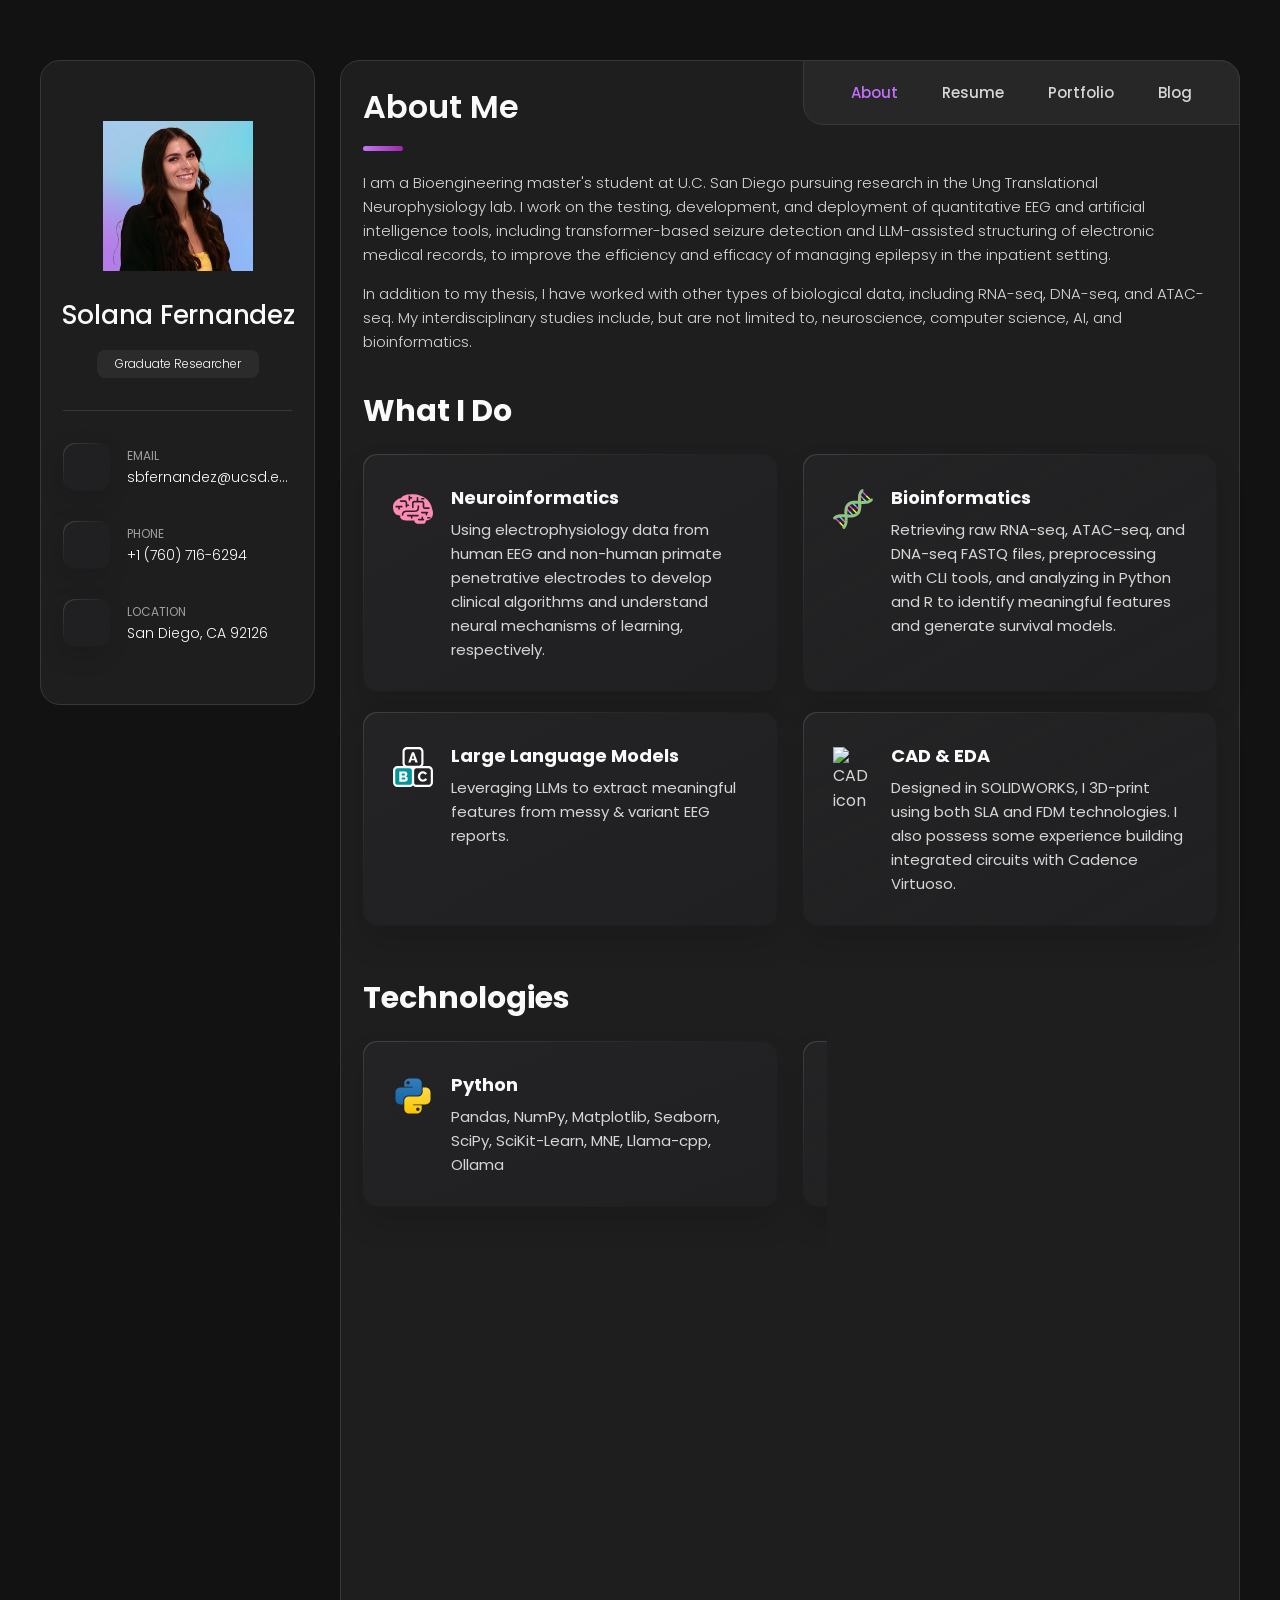
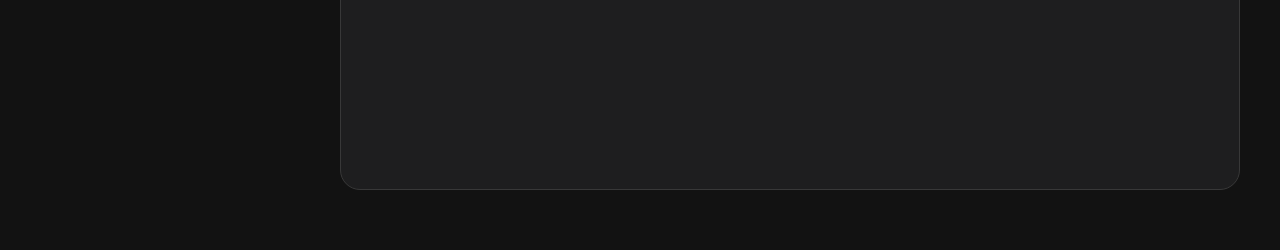
==== commit 9308813a: "styling refactor" ====
--- a/index.html
+++ b/index.html
@@ -14,6 +14,7 @@
 
   <!--
     - custom css link -->
+  <link rel="stylesheet" href="./assets/css/base.css">
   <link rel="stylesheet" href="./assets/css/main-style.css">
 
   <!--
--- a/assets/css/base.css
+++ b/assets/css/base.css
@@ -0,0 +1,138 @@
+/* =========================
+   DESIGN TOKENS
+   ========================= */
+
+:root {
+
+  /* gradients */
+
+  --bg-gradient-onyx: linear-gradient(
+    to bottom right,
+    hsl(240, 1%, 25%) 3%,
+    hsl(0, 0%, 19%) 97%
+  );
+
+  --bg-gradient-jet: linear-gradient(
+    to bottom right,
+    hsla(240, 1%, 18%, 0.251) 0%,
+    hsla(240, 2%, 11%, 0) 100%
+  ), hsl(240, 2%, 13%);
+
+  --border-gradient-onyx: linear-gradient(
+    to bottom right,
+    hsl(0, 0%, 25%) 0%,
+    hsla(0, 0%, 25%, 0) 50%
+  );
+
+  --text-gradient-yellow: linear-gradient(
+    to right,
+    hsl(275, 86%, 72%),
+    hsl(293, 64%, 41%)
+  );
+
+
+  /* colors */
+
+  --jet: hsl(0, 0%, 22%);
+  --onyx: hsl(240, 1%, 17%);
+  --eerie-black-1: hsl(240, 2%, 13%);
+  --eerie-black-2: hsl(240, 2%, 12%);
+  --smoky-black: hsl(0, 0%, 7%);
+
+  --white-1: hsl(0, 0%, 100%);
+  --white-2: hsl(0, 0%, 98%);
+
+  --orange-yellow-crayola: hsl(275, 100%, 72%);
+  --vegas-gold: hsl(293, 43%, 53%);
+
+  --light-gray: hsl(0, 0%, 84%);
+  --light-gray-70: hsla(0, 0%, 84%, 0.7);
+
+
+  /* typography */
+
+  --ff-poppins: "Poppins", sans-serif;
+
+  --fs-1: 24px;
+  --fs-2: 18px;
+  --fs-3: 17px;
+  --fs-4: 16px;
+  --fs-5: 15px;
+  --fs-6: 14px;
+  --fs-7: 13px;
+  --fs-8: 11px;
+
+  --fw-300: 300;
+  --fw-400: 400;
+  --fw-500: 500;
+  --fw-600: 600;
+
+
+  /* shadows */
+
+  --shadow-1: -4px 8px 24px hsla(0, 0%, 0%, 0.25);
+  --shadow-2: 0 16px 30px hsla(0, 0%, 0%, 0.25);
+  --shadow-3: 0 16px 40px hsla(0, 0%, 0%, 0.25);
+  --shadow-4: 0 25px 50px hsla(0, 0%, 0%, 0.15);
+
+
+  /* transitions */
+
+  --transition-1: 0.25s ease;
+  --transition-2: 0.5s ease-in-out;
+}
+
+/* =========================
+   RESET
+   ========================= */
+
+*,
+*::before,
+*::after {
+  margin: 0;
+  padding: 0;
+  box-sizing: border-box;
+}
+
+a {
+  text-decoration: none;
+}
+
+li {
+  list-style: none;
+}
+
+img,
+ion-icon,
+a,
+button,
+time,
+span {
+  display: block;
+}
+
+button {
+  font: inherit;
+  background: none;
+  border: none;
+  text-align: left;
+  cursor: pointer;
+}
+
+html {
+  font-family: var(--ff-poppins);
+}
+
+body {
+  background: var(--smoky-black);
+  color: var(--light-gray);
+}
+
+::selection {
+  background: var(--orange-yellow-crayola);
+  color: var(--smoky-black);
+}
+
+:focus {
+  outline-color: var(--orange-yellow-crayola);
+}
--- a/assets/css/main-style.css
+++ b/assets/css/main-style.css
@@ -1,164 +1,11 @@
 /*-----------------------------------*\
-  #style.css
+  #index-style.css
 \*-----------------------------------*/
 
 
 /**
  * copyright 2022 @codewithsadee
  */
-
-
-
-
-
-/*-----------------------------------*\
-  #CUSTOM PROPERTY
-\*-----------------------------------*/
-
-:root {
-
-  /**
-   * colors
-   */
-
-  /* gradient */
-
-  --bg-gradient-onyx: linear-gradient(
-    to bottom right, 
-    hsl(240, 1%, 25%) 3%, 
-    hsl(0, 0%, 19%) 97%
-  );
-  --bg-gradient-jet: linear-gradient(
-    to bottom right, 
-    hsla(240, 1%, 18%, 0.251) 0%, 
-    hsla(240, 2%, 11%, 0) 100%
-  ), hsl(240, 2%, 13%);
-  --bg-gradient-yellow-1: linear-gradient(
-    to bottom right, 
-    hsl(45, 100%, 71%) 0%, 
-    hsla(36, 100%, 69%, 0) 50%
-  );
-  --bg-gradient-yellow-2: linear-gradient(
-    135deg, 
-    hsla(45, 100%, 71%, 0.251) 0%, 
-    hsla(35, 100%, 68%, 0) 59.86%
-  ), hsl(240, 2%, 13%);
-  --border-gradient-onyx: linear-gradient(
-    to bottom right, 
-    hsl(0, 0%, 25%) 0%, 
-    hsla(0, 0%, 25%, 0) 50%
-  );
-  --text-gradient-yellow: linear-gradient(
-    to right, 
-    hsl(275, 100%, 72%), 
-    hsl(293, 43%, 53%)
-  );
-
-  /* solid */
-
-  --jet: hsl(0, 0%, 22%);
-  --onyx: hsl(240, 1%, 17%);
-  --eerie-black-1: hsl(240, 2%, 13%);
-  --eerie-black-2: hsl(240, 2%, 12%);
-  --smoky-black: hsl(0, 0%, 7%);
-  --white-1: hsl(0, 0%, 100%);
-  --white-2: hsl(0, 0%, 98%);
-  --orange-yellow-crayola: hsl(275, 100%, 72%);
-  --vegas-gold: hsl(293, 43%, 53%);
-  --light-gray: hsl(0, 0%, 84%);
-  --light-gray-70: hsla(0, 0%, 84%, 0.7);
-  --bittersweet-shimmer: hsl(0, 43%, 51%);
-
-  /**
-   * typography
-   */
-
-  /* font-family */
-  --ff-poppins: 'Poppins', sans-serif;
-
-  /* font-size */
-  --fs-1: 24px;
-  --fs-2: 18px;
-  --fs-3: 17px;
-  --fs-4: 16px;
-  --fs-5: 15px;
-  --fs-6: 14px;
-  --fs-7: 13px;
-  --fs-8: 11px;
-
-  /* font-weight */
-  --fw-300: 300;
-  --fw-400: 400;
-  --fw-500: 500;
-  --fw-600: 600;
-
-  /**
-   * shadow
-   */
-  
-  --shadow-1: -4px 8px 24px hsla(0, 0%, 0%, 0.25);
-  --shadow-2: 0 16px 30px hsla(0, 0%, 0%, 0.25);
-  --shadow-3: 0 16px 40px hsla(0, 0%, 0%, 0.25);
-  --shadow-4: 0 25px 50px hsla(0, 0%, 0%, 0.15);
-  --shadow-5: 0 24px 80px hsla(0, 0%, 0%, 0.25);
-
-  /**
-   * transition
-   */
-
-  --transition-1: 0.25s ease;
-  --transition-2: 0.5s ease-in-out;
-
-}
-
-
-
-
-
-/*-----------------------------------*\
-  #RESET
-\*-----------------------------------*/
-
-*, *::before, *::after {
-  margin: 0;
-  padding: 0;
-  box-sizing: border-box;
-}
-
-a { text-decoration: none; }
-
-li { list-style: none; }
-
-img, ion-icon, a, button, time, span { display: block; }
-
-button {
-  font: inherit;
-  background: none;
-  border: none;
-  text-align: left;
-  cursor: pointer;
-}
-
-input, textarea {
-  display: block;
-  width: 100%;
-  background: none;
-  font: inherit;
-}
-
-::selection {
-  background: var(--orange-yellow-crayola);
-  color: var(--smoky-black);
-}
-
-:focus { outline-color: var(--orange-yellow-crayola); }
-
-html { font-family: var(--ff-poppins); }
-
-body { background: var(--smoky-black); }
-
-
-
 
 
 /*-----------------------------------*\
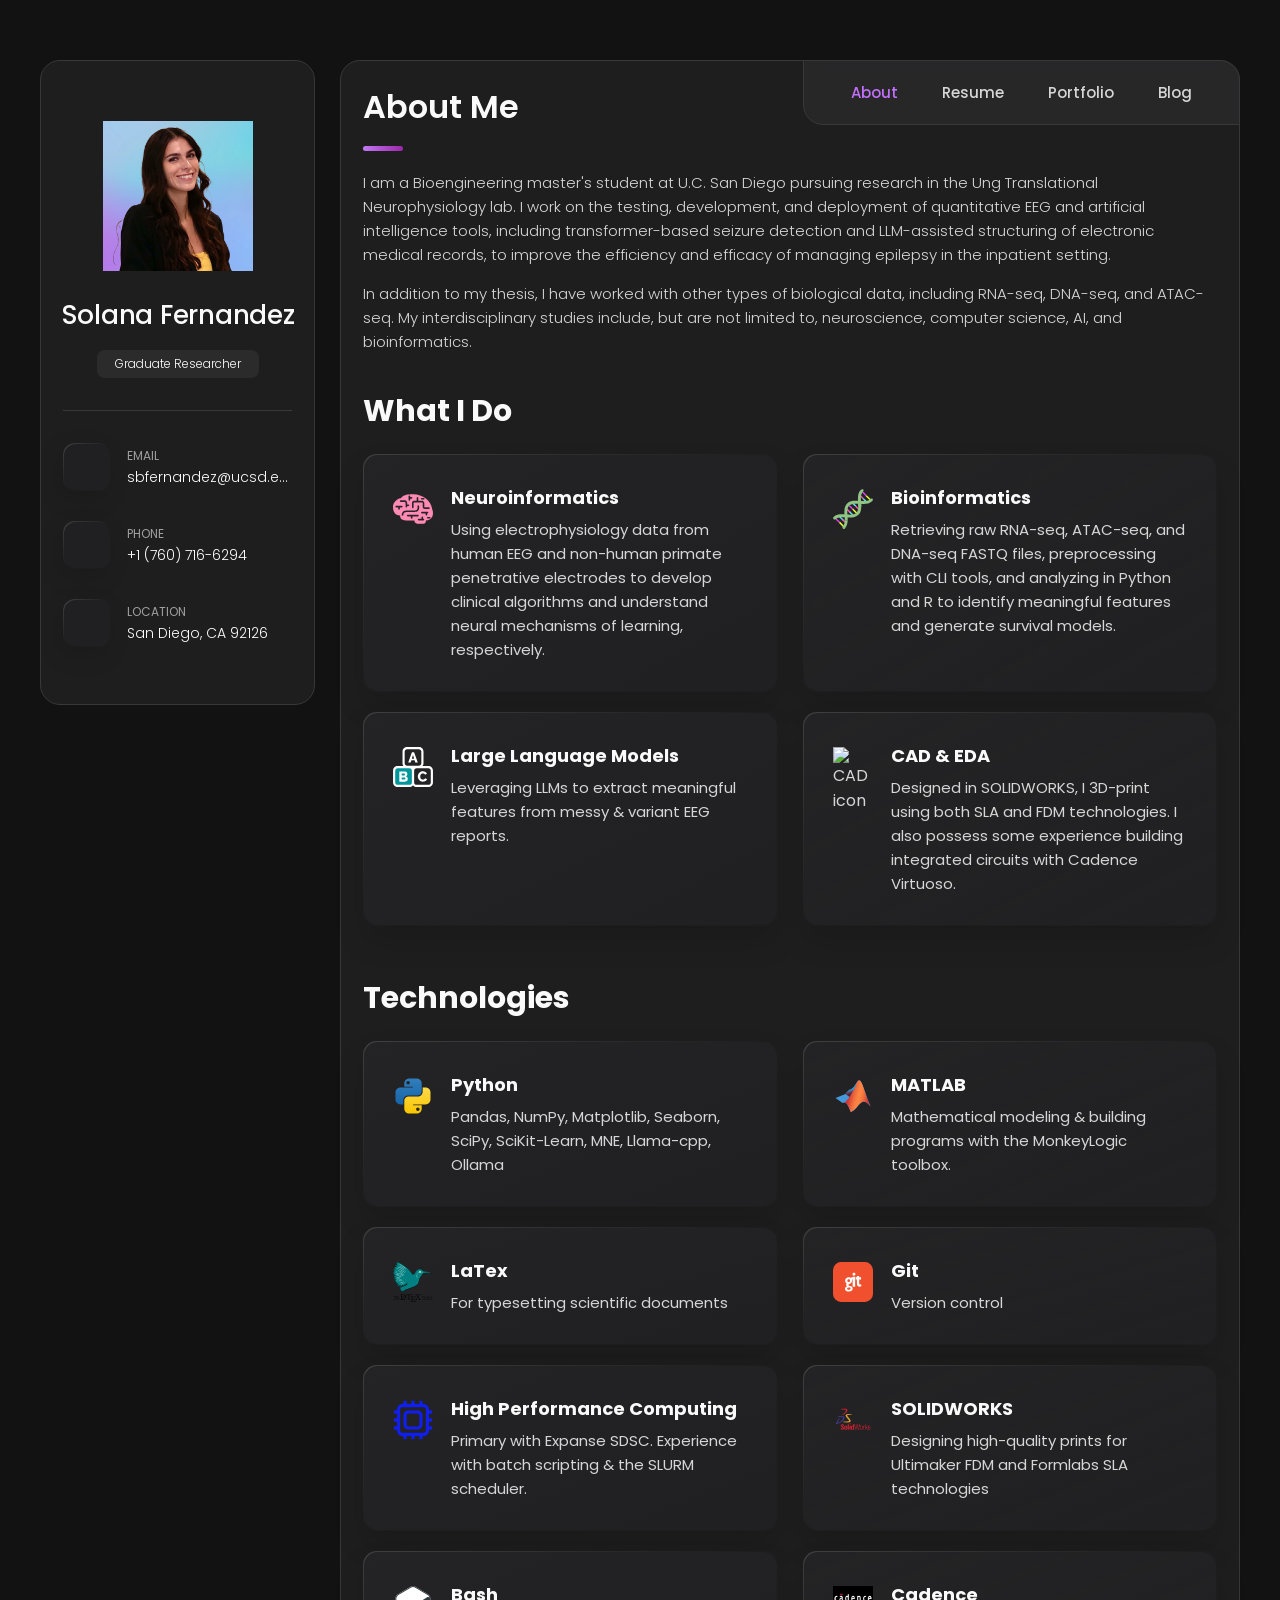
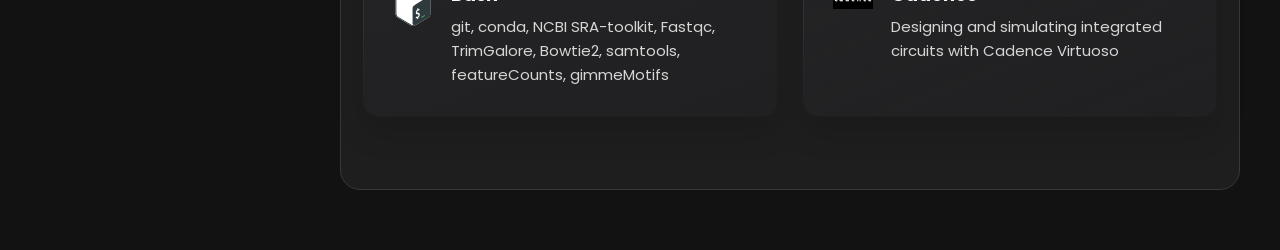
==== commit 979ecb81: "file cleanup" ====
--- a/index.html
+++ b/index.html
@@ -15,7 +15,7 @@
   <!--
     - custom css link -->
   <link rel="stylesheet" href="./assets/css/base.css">
-  <link rel="stylesheet" href="./assets/css/main-style.css">
+  <link rel="stylesheet" href="./assets/css/index-style.css">
 
   <!--
     - google font link
--- a/assets/css/index-style.css
+++ b/assets/css/index-style.css
@@ -0,0 +1,1323 @@
+/*-----------------------------------*\
+  #index-style.css
+\*-----------------------------------*/
+
+
+/**
+ * copyright 2022 @codewithsadee
+ */
+
+
+/*-----------------------------------*\
+  #REUSED STYLE
+\*-----------------------------------*/
+
+.sidebar,
+article {
+  background: var(--eerie-black-2);
+  border: 1px solid var(--jet);
+  border-radius: 20px;
+  padding: 15px;
+  box-shadow: var(--shadow-1);
+  z-index: 1;
+}
+
+.separator {
+  width: 100%;
+  height: 1px;
+  background: var(--jet);
+  margin: 16px 0;
+}
+
+.icon-box {
+  position: relative;
+  background: var(--border-gradient-onyx);
+  width: 30px;
+  height: 30px;
+  border-radius: 8px;
+  display: flex;
+  justify-content: center;
+  align-items: center;
+  font-size: 16px;
+  color: var(--orange-yellow-crayola);
+  box-shadow: var(--shadow-1);
+  z-index: 1;
+}
+
+.icon-box::before {
+  content: "";
+  position: absolute;
+  inset: 1px;
+  background: var(--eerie-black-1);
+  border-radius: inherit;
+  z-index: -1;
+}
+
+.icon-box ion-icon { --ionicon-stroke-width: 35px; }
+
+article { display: none; }
+
+article.active {
+  display: block;
+  animation: fade 0.5s ease backwards;
+}
+
+@keyframes fade {
+  0% { opacity: 0; }
+  100% { opacity: 1; }
+}
+
+.h2,
+.h3,
+.h4,
+.h5 {
+  color: var(--white-2);
+  text-transform: capitalize;
+}
+
+.h2 { font-size: var(--fs-1); }
+
+.h3 { font-size: var(--fs-2); }
+
+.h4 { font-size: var(--fs-4); }
+
+.h5 {
+  font-size: var(--fs-7);
+  font-weight: var(--fw-500);
+}
+
+.article-title {
+  position: relative;
+  padding-bottom: 7px;
+}
+
+.article-title::after {
+  content: "";
+  position: absolute;
+  bottom: 0;
+  left: 0;
+  width: 30px;
+  height: 3px;
+  background: var(--text-gradient-yellow);
+  border-radius: 3px;
+}
+
+.has-scrollbar::-webkit-scrollbar {
+  width: 5px; /* for vertical scrollbar */
+  height: 5px; /* for horizontal scrollbar */
+}
+
+.has-scrollbar::-webkit-scrollbar-track {
+  background: var(--onyx);
+  border-radius: 5px;
+}
+
+.has-scrollbar::-webkit-scrollbar-thumb {
+  background: var(--orange-yellow-crayola);
+  border-radius: 5px;
+}
+
+.has-scrollbar::-webkit-scrollbar-button { width: 20px; }
+
+.content-card {
+  position: relative;
+  background: var(--border-gradient-onyx);
+  padding: 15px;
+  padding-top: 45px;
+  border-radius: 14px;
+  box-shadow: var(--shadow-2);
+  cursor: pointer;
+  z-index: 1;
+}
+
+.content-card::before {
+  content: "";
+  position: absolute;
+  inset: 1px;
+  background: var(--bg-gradient-jet);
+  border-radius: inherit;
+  z-index: -1;
+}
+
+
+
+
+
+/*-----------------------------------*\
+  #MAIN
+\*-----------------------------------*/
+
+main {
+  margin: 15px 12px;
+  margin-bottom: 75px;
+  min-width: 259px;
+}
+
+
+
+
+
+/*-----------------------------------*\
+  #SIDEBAR
+\*-----------------------------------*/
+
+.sidebar {
+  margin-bottom: 15px;
+  max-height: 112px;
+  overflow: hidden;
+  transition: var(--transition-2);
+}
+
+.sidebar.active { max-height: 405px; }
+
+.sidebar-info {
+  position: relative;
+  display: flex;
+  justify-content: flex-start;
+  align-items: center;
+  gap: 15px;
+}
+
+.avatar-box {
+  background: var(--bg-gradient-onyx);
+  border-radius: 20px;
+}
+
+.info-content .name {
+  color: var(--white-2);
+  font-size: var(--fs-3);
+  font-weight: var(--fw-500);
+  letter-spacing: -0.25px;
+  margin-bottom: 10px;
+}
+
+.info-content .title {
+  color: var(--white-1);
+  background: var(--onyx);
+  font-size: var(--fs-8);
+  font-weight: var(--fw-300);
+  width: max-content;
+  padding: 3px 12px;
+  border-radius: 8px;
+}
+
+.info_more-btn {
+  position: absolute;
+  top: -15px;
+  right: -15px;
+  border-radius: 0 15px;
+  font-size: 13px;
+  color: var(--orange-yellow-crayola);
+  background: var(--border-gradient-onyx);
+  padding: 10px;
+  box-shadow: var(--shadow-2);
+  transition: var(--transition-1);
+  z-index: 1;
+}
+
+.info_more-btn::before {
+  content: "";
+  position: absolute;
+  inset: 1px;
+  border-radius: inherit;
+  background: var(--bg-gradient-jet);
+  transition: var(--transition-1);
+  z-index: -1;
+}
+
+.info_more-btn:hover,
+.info_more-btn:focus { background: var(--bg-gradient-yellow-1); }
+
+.info_more-btn:hover::before,
+.info_more-btn:focus::before { background: var(--bg-gradient-yellow-2); }
+
+.info_more-btn span { display: none; }
+
+.sidebar-info_more {
+  opacity: 0;
+  visibility: hidden;
+  transition: var(--transition-2);
+}
+
+.sidebar.active .sidebar-info_more {
+  opacity: 1;
+  visibility: visible;
+}
+
+.contacts-list {
+  display: grid;
+  grid-template-columns: 1fr;
+  gap: 16px;
+}
+
+.contact-item {
+  min-width: 100%;
+  display: flex;
+  align-items: center;
+  gap: 16px;
+}
+
+.contact-info {
+  max-width: calc(100% - 46px);
+  width: calc(100% - 46px);
+}
+
+.contact-title {
+  color: var(--light-gray-70);
+  font-size: var(--fs-8);
+  text-transform: uppercase;
+  margin-bottom: 2px;
+}
+
+.contact-info :is(.contact-link, time, address) {
+  color: var(--white-2);
+  font-size: var(--fs-7);
+}
+
+.contact-info address { font-style: normal; }
+
+.social-list {
+  display: flex;
+  justify-content: flex-start;
+  align-items: center;
+  gap: 15px;
+  padding-bottom: 4px;
+  padding-left: 7px;
+}
+
+.social-item .social-link {
+  color: var(--light-gray-70);
+  font-size: 18px;
+}
+
+
+.social-item .social-link:hover { color: var(--light-gray); }
+
+
+
+
+
+/*-----------------------------------*\
+  #NAVBAR
+\*-----------------------------------*/
+
+.navbar {
+  position: fixed;
+  bottom: 0;
+  left: 0;
+  width: 100%;
+  background: hsla(240, 1%, 17%, 0.75);
+  backdrop-filter: blur(10px);
+  border: 1px solid var(--jet);
+  border-radius: 12px 12px 0 0;
+  box-shadow: var(--shadow-2);
+  z-index: 5;
+}
+
+.navbar-list {
+  display: flex;
+  flex-wrap: wrap;
+  justify-content: center;
+  align-items: center;
+  padding: 0 10px;
+}
+
+.navbar-link {
+  color: var(--light-gray);
+  font-size: var(--fs-8);
+  padding: 20px 7px;
+  transition: color var(--transition-1);
+}
+
+.navbar-link:hover,
+.navbar-link:focus { color: var(--light-gray-70); }
+
+.navbar-link.active { color: var(--orange-yellow-crayola); }
+
+
+
+
+
+/*-----------------------------------*\
+  #ABOUT
+\*-----------------------------------*/
+
+.about .article-title { margin-bottom: 15px; }
+
+.about-text {
+  color: var(--light-gray);
+  font-size: var(--fs-6);
+  font-weight: var(--fw-300);
+  line-height: 1.6;
+}
+
+.about-text p { margin-bottom: 15px; }
+
+.about-text b {
+  color: var(--orange-yellow-crayola);
+  font-weight: var(--fw-500);
+  line-height: 1.6;
+}
+
+
+
+/**
+ * #service 
+ */
+
+.service { margin-bottom: 50px; }
+
+.service-title { margin-bottom: 20px; }
+
+.service-list {
+  display: grid;
+  grid-template-columns: 1fr;
+  gap: 20px;
+}
+
+.service-item {
+  position: relative;
+  background: var(--border-gradient-onyx);
+  padding: 20px;
+  border-radius: 14px;
+  box-shadow: var(--shadow-2);
+  z-index: 1;
+}
+
+.service-item::before {
+  content: "";
+  position: absolute;
+  inset: 1px;
+  background: var(--bg-gradient-jet);
+  border-radius: inherit;
+  z-index: -1;
+}
+
+.service-icon-box { margin-bottom: 10px; }
+
+.service-icon-box img { margin: auto; }
+
+.service-content-box { text-align: center; }
+
+.service-item-title { margin-bottom: 7px; }
+
+.service-item-text {
+  color: var(--light-gray);
+  font-size: var(--fs-6);
+  font-weight: var(--fw-3);
+  line-height: 1.6;
+}
+
+
+/**
+ * #technologies 
+ */
+
+.technologies { margin-bottom: 15px; }
+
+.technologies-list {
+  display: flex;
+  justify-content: flex-start;
+  align-items: flex-start;
+  gap: 15px;
+  margin: 0 -15px;
+  padding: 25px;
+  padding-bottom: 25px;
+  overflow-x: auto;
+  scroll-behavior: smooth;
+  overscroll-behavior-inline: contain;
+  scroll-snap-type: inline mandatory;
+  scroll-padding-inline: 25px;
+}
+
+.technologies-item {
+  min-width: 50%;
+  scroll-snap-align: start;
+}
+
+.technologies-item img {
+  width: 100%;
+  filter: grayscale(1);
+  transition: var(--transition-1);
+}
+
+.technologies-item img:hover { filter: grayscale(0); }
+
+
+
+
+
+/*-----------------------------------*\
+  #RESUME
+\*-----------------------------------*/
+
+.article-title { margin-bottom: 30px; }
+
+
+/**
+ * education and experience 
+ */
+
+.timeline { margin-bottom: 50px; }
+
+.timeline .title-wrapper {
+  display: flex;
+  align-items: center;
+  gap: 15px;
+  margin-bottom: 20px;
+}
+
+.timeline-list {
+  font-size: var(--fs-6);
+  margin-left: 45px;
+}
+
+.timeline-item { position: relative; }
+
+.timeline-item:not(:last-child) { margin-bottom: 20px; }
+
+.timeline-item-title {
+  font-size: var(--fs-4);
+  line-height: 1.3;
+  margin-bottom: 7px;
+}
+
+.timeline-list span {
+  color: var(--vegas-gold);
+  font-weight: var(--fw-400);
+  line-height: 1.6;
+}
+
+.timeline-list b {
+  color: white;
+  font-weight: 450;
+  line-height: 1.2
+}
+
+.timeline-item:not(:last-child)::before {
+  content: "";
+  position: absolute;
+  top: -25px;
+  left: -30px;
+  width: 1px;
+  height: calc(100% + 50px);
+  background: var(--jet);
+}
+
+.timeline-item::after {
+  content: "";
+  position: absolute;
+  top: 5px;
+  left: -33px;
+  height: 6px;
+  width: 6px;
+  background: var(--text-gradient-yellow);
+  border-radius: 50%;
+  box-shadow: 0 0 0 4px var(--jet);
+}
+
+.timeline-text {
+  color: var(--light-gray);
+  font-weight: var(--fw-300);
+  line-height: 1.6;
+}
+
+
+/*-----------------------------------*\
+  #PORTFOLIO
+\*-----------------------------------*/
+
+.filter-list { display: none; }
+
+.filter-select-box {
+  position: relative;
+  margin-bottom: 25px;
+}
+
+.filter-select {
+  background: var(--eerie-black-2);
+  color: var(--light-gray);
+  display: flex;
+  justify-content: space-between;
+  align-items: center;
+  width: 100%;
+  padding: 12px 16px;
+  border: 1px solid var(--jet);
+  border-radius: 14px;
+  font-size: var(--fs-6);
+  font-weight: var(--fw-300);
+}
+
+.filter-select.active .select-icon { transform: rotate(0.5turn); }
+
+.select-list {
+  background: var(--eerie-black-2);
+  position: absolute;
+  top: calc(100% + 6px);
+  width: 100%;
+  padding: 6px;
+  border: 1px solid var(--jet);
+  border-radius: 14px;
+  z-index: 2;
+  opacity: 0;
+  visibility: hidden;
+  pointer-events: none;
+  transition: 0.15s ease-in-out;
+}
+
+.filter-select.active + .select-list {
+  opacity: 1;
+  visibility: visible;
+  pointer-events: all;
+}
+
+.select-item button {
+  background: var(--eerie-black-2);
+  color: var(--light-gray);
+  font-size: var(--fs-6);
+  font-weight: var(--fw-300);
+  text-transform: capitalize;
+  width: 100%;
+  padding: 8px 10px;
+  border-radius: 8px;
+}
+
+.select-item button:hover { --eerie-black-2: hsl(240, 2%, 20%); }
+
+.project-list {
+  display: grid;
+  grid-template-columns: 1fr;
+  gap: 30px;
+  margin-bottom: 10px;
+}
+
+.project-item { display: none; }
+
+.project-item.active {
+  display: block;
+  animation: scaleUp 0.25s ease forwards;
+}
+
+@keyframes scaleUp {
+  0% { transform: scale(0.5); }
+  100% { transform: scale(1); }
+}
+
+.project-item { width: 100%; }
+
+.project-img {
+  position: relative;
+  width: 100%;
+  height: 200px;
+  border-radius: 16px;
+  overflow: hidden;
+  margin-bottom: 15px;
+}
+
+.project-img::before {
+  content: "";
+  position: absolute;
+  top: 0;
+  left: 0;
+  width: 100%;
+  height: 100%;
+  background: transparent;
+  z-index: 1;
+  transition: var(--transition-1);
+}
+
+.project-item:hover .project-img::before { background: hsla(0, 0%, 0%, 0.5); }
+
+.project-item-icon-box {
+  --scale: 0.8;
+
+  background: var(--jet);
+  color: var(--orange-yellow-crayola);
+  position: absolute;
+  top: 50%;
+  left: 50%;
+  transform: translate(-50%, -50%) scale(var(--scale));
+  font-size: 20px;
+  padding: 18px;
+  border-radius: 12px;
+  opacity: 0;
+  z-index: 1;
+  transition: var(--transition-1);
+}
+
+.project-item:hover .project-item-icon-box {
+  --scale: 1;
+  opacity: 1;
+}
+
+.project-item-icon-box ion-icon { --ionicon-stroke-width: 50px;}
+
+.project-img img {
+  width: 100%;
+  height: 100%;
+  object-fit: cover;
+  transition: var(--transition-1);
+}
+
+.project-item:hover img { transform: scale(1.1); }
+
+.project-title,
+.project-category { margin-left: 10px; }
+
+.project-title {
+  color: var(--white-2);
+  font-size: var(--fs-5);
+  font-weight: var(--fw-400);
+  text-transform: capitalize;
+  line-height: 1.3;
+}
+
+.project-category {
+  color: var(--light-gray-70);
+  font-size: var(--fs-6);
+  font-weight: var(--fw-300);
+}
+
+
+
+
+
+/*-----------------------------------*\
+  #BLOG
+\*-----------------------------------*/
+
+.blog-posts { margin-bottom: 10px; }
+
+.blog-posts-list {
+  display: grid;
+  grid-template-columns: 1fr;
+  gap: 20px;
+}
+
+.blog-post-item > a {
+  position: relative;
+  background: var(--border-gradient-onyx);
+  height: 100%;
+  box-shadow: var(--shadow-4);
+  border-radius: 16px;
+  z-index: 1;
+}
+
+.blog-post-item > a::before {
+  content: "";
+  position: absolute;
+  inset: 1px;
+  border-radius: inherit;
+  background: var(--eerie-black-1);
+  z-index: -1;
+}
+
+.blog-banner-box {
+  width: 100%;
+  height: 200px;
+  border-radius: 12px;
+  overflow: hidden;
+}
+
+.blog-banner-box img {
+  width: 100%;
+  height: 100%;
+  object-fit: cover;
+  transition: var(--transition-1);
+}
+
+.blog-post-item > a:hover .blog-banner-box img { transform: scale(1.1); }
+
+.blog-content { padding: 15px; }
+
+.blog-meta {
+  display: flex;
+  justify-content: flex-start;
+  align-items: center;
+  gap: 7px;
+  margin-bottom: 10px;
+}
+
+.blog-meta :is(.blog-category, time) {
+  color: var(--light-gray-70);
+  font-size: var(--fs-6);
+  font-weight: var(--fw-300);
+}
+
+.blog-meta .dot {
+  background: var(--light-gray-70);
+  width: 4px;
+  height: 4px;
+  border-radius: 4px;
+}
+
+.blog-item-title {
+  margin-bottom: 10px;
+  line-height: 1.3;
+  transition: var(--transition-1);
+}
+
+.blog-post-item > a:hover .blog-item-title { color: var(--orange-yellow-crayola); }
+
+.blog-text {
+  color: var(--light-gray);
+  font-size: var(--fs-6);
+  font-weight: var(--fw-300);
+  line-height: 1.6;
+}
+
+
+/*-----------------------------------*\
+  #RESPONSIVE
+\*-----------------------------------*/
+
+/**
+ * responsive larger than 450px screen
+ */
+
+@media (min-width: 450px) {
+
+  /**
+   * technology
+   */
+
+  .technologies-item { min-width: calc(33.33% - 10px); }
+
+
+
+  /**
+   * #PORTFOLIO, BLOG 
+   */
+
+  .project-img,
+  .blog-banner-box { height: auto; }
+
+}
+
+
+
+
+
+/**
+ * responsive larger than 580px screen
+ */
+
+@media (min-width: 580px) {
+
+  /**
+   * CUSTOM PROPERTY
+   */
+
+  :root {
+
+    /**
+     * typography
+     */
+
+    --fs-1: 32px;
+    --fs-2: 30px;
+    --fs-3: 26px;
+    --fs-4: 18px;
+    --fs-6: 15px;
+    --fs-7: 15px;
+    --fs-8: 12px;
+
+  }
+
+
+
+  /**
+   * #REUSED STYLE
+   */
+
+  .sidebar, article {
+    width: 520px;
+    margin-inline: auto;
+    padding: 22px;
+  }
+
+  .article-title {
+    font-weight: var(--fw-600);
+    padding-bottom: 15px;
+  }
+
+  .article-title::after {
+    width: 40px;
+    height: 5px;
+  }
+
+  .icon-box {
+    width: 48px;
+    height: 48px;
+    border-radius: 12px;
+    font-size: 18px;
+  }
+
+
+
+  /**
+   * #MAIN
+   */
+
+  main {
+    margin-top: 60px;
+    margin-bottom: 100px;
+  }
+
+
+
+  /**
+   * #SIDEBAR
+   */
+
+  .sidebar {
+    max-height: 180px;
+    margin-bottom: 30px;
+  }
+
+  .sidebar.active { max-height: 584px; }
+
+  .sidebar-info { gap: 25px; }
+
+  .avatar-box { border-radius: 30px; }
+
+  .avatar-box img { width: 120px; }
+
+  .info-content .name { margin-bottom: 15px; }
+
+  .info-content .title { padding: 5px 18px; }
+
+  .info_more-btn {
+    top: -30px;
+    right: -30px;
+    padding: 10px 15px;
+  }
+
+  .info_more-btn span {
+    display: block;
+    font-size: var(--fs-8);
+  }
+
+  .info_more-btn ion-icon { display: none; }
+
+  .separator { margin: 32px 0; }
+
+  .contacts-list { gap: 20px; }
+
+  .contact-info {
+    max-width: calc(100% - 64px);
+    width: calc(100% - 64px);
+  }
+
+
+
+  /**
+   * #NAVBAR
+   */
+
+  .navbar { border-radius: 20px 20px 0 0; }
+
+  .navbar-list { gap: 20px; }
+
+  .navbar-link { --fs-8: 14px; }
+
+
+
+  /**
+   * #ABOUT
+   */
+
+  .about .article-title { margin-bottom: 20px; }
+
+  .about-text { margin-bottom: 35px; }
+
+  /* service */
+
+  .service {margin-bottom: 50px;}
+
+  .service-item {
+    display: flex;
+    justify-content: flex-start;
+    align-items: flex-start;
+    gap: 18px;
+    padding: 30px;
+  }
+
+  .service-icon-box {
+    margin-bottom: 0;
+    margin-top: 5px;
+  }
+
+  .service-content-box { text-align: left; }
+
+  /* technologies */
+
+  .technologies-list {
+    gap: 50px;
+    margin: 0 -30px;
+    padding: 45px;
+    scroll-padding-inline: 45px;
+  }
+
+  .technologies-item { min-width: calc(33.33% - 35px); }
+
+
+
+  /**
+   * #RESUME
+   */
+
+  .timeline-list { margin-left: 65px; }
+
+  .timeline-item:not(:last-child)::before { left: -40px; }
+
+  .timeline-item::after {
+    height: 8px;
+    width: 8px;
+    left: -43px;
+  }
+
+
+
+
+  /**
+   * #PORTFOLIO, BLOG
+   */
+
+  .project-img, .blog-banner-box { border-radius: 16px; }
+
+  .blog-posts-list { gap: 30px; }
+
+  .blog-content { padding: 25px; }
+
+
+
+  /**
+   * #CONTACT
+   */
+
+  .mapbox {
+    height: 380px;
+    border-radius: 18px;
+  }
+
+  .input-wrapper {
+    gap: 30px;
+    margin-bottom: 30px;
+  }
+
+  .form-input { padding: 15px 20px; }
+
+  textarea.form-input { margin-bottom: 30px; }
+
+  .form-btn {
+    --fs-6: 16px;
+    padding: 16px 20px;
+  }
+
+  .form-btn ion-icon { font-size: 18px; }
+
+}
+
+
+/**
+ * responsive larger than 768px screen
+ */
+
+@media (min-width: 768px) {
+
+  /**
+   * REUSED STYLE
+   */
+
+  .sidebar, article { width: 700px; }
+
+  .has-scrollbar::-webkit-scrollbar-button { width: 100px; }
+
+
+
+  /**
+   * SIDEBAR
+   */
+
+  .contacts-list {
+    grid-template-columns: 1fr 1fr;
+    gap: 30px 15px;
+  }
+
+
+
+  /**
+   * NAVBAR
+   */
+
+  .navbar-link { --fs-8: 15px; }
+
+
+  /**
+   * PORTFOLIO
+   */
+
+  .article-title { padding-bottom: 20px; }
+
+  .filter-select-box { display: none; }
+
+  .filter-list {
+    display: flex;
+    justify-content: flex-start;
+    align-items: center;
+    gap: 25px;
+    padding-left: 5px;
+    margin-bottom: 30px;
+  }
+
+  .filter-item button {
+    color: var(--light-gray);
+    font-size: var(--fs-5);
+    transition: var(--transition-1);
+  }
+
+  .filter-item button:hover { color: var(--light-gray-70); }
+
+  .filter-item button.active { color: var(--orange-yellow-crayola); }
+
+  /* portfolio and blog grid */
+
+  .project-list, .blog-posts-list { grid-template-columns: 1fr 1fr; }
+  
+}
+
+
+
+
+/**
+ * responsive larger than 1024px screen
+ */
+
+@media (min-width: 1024px) {
+
+  /**
+   * CUSTOM PROPERTY
+   */
+
+  :root {
+
+    /**
+    * shadow
+    */
+
+    --shadow-1: -4px 8px 24px hsla(0, 0%, 0%, 0.125);
+    --shadow-2: 0 16px 30px hsla(0, 0%, 0%, 0.125);
+    --shadow-3: 0 16px 40px hsla(0, 0%, 0%, 0.125);
+
+  }
+
+
+
+  /**
+   * REUSED STYLE
+   */
+
+  .sidebar, article {
+    width: 950px;
+    box-shadow: var(--shadow-5);
+  }
+
+
+
+  /**
+   * MAIN 
+   */
+
+  main { margin-bottom: 60px; }
+
+  .main-content {
+    position: relative;
+    width: max-content;
+    margin: auto;
+  }
+
+
+
+  /**
+   * NAVBAR
+   */
+
+  .navbar {
+    position: absolute;
+    bottom: auto;
+    top: 0;
+    left: auto;
+    right: 0;
+    width: max-content;
+    border-radius: 0 20px;
+    padding: 0 20px;
+    box-shadow: none;
+  }
+
+  .navbar-list {
+    gap: 30px;
+    padding: 0 20px;
+  }
+
+  .navbar-link { font-weight: var(--fw-500); }
+
+
+
+  /**
+   * ABOUT
+   */
+
+  /* service */
+
+  .service-list {
+    grid-template-columns: 1fr 1fr;
+    gap: 20px 25px;
+  }
+
+  /* technologies */
+
+  .technologies-item { min-width: calc(25% - 38px); }
+
+
+
+  /**
+   * PORTFOLIO
+   */
+
+  .project-list { grid-template-columns: repeat(3, 1fr); }
+
+
+
+  /**
+   * BLOG
+   */
+
+  .blog-banner-box { height: 230px; }
+
+}
+
+
+
+
+
+/**
+ * responsive larger than 1250px screen
+ */
+
+@media (min-width: 1250px) {
+
+  /**
+   * RESET
+   */
+
+  body::-webkit-scrollbar { width: 20px; }
+
+  body::-webkit-scrollbar-track { background: var(--smoky-black); }
+
+  body::-webkit-scrollbar-thumb {
+    border: 5px solid var(--smoky-black);
+    background: hsla(0, 0%, 100%, 0.1);
+    border-radius: 20px;
+    box-shadow: inset 1px 1px 0 hsla(0, 0%, 100%, 0.11),
+                inset -1px -1px 0 hsla(0, 0%, 100%, 0.11);
+  }
+
+  body::-webkit-scrollbar-thumb:hover { background: hsla(0, 0%, 100%, 0.15); }
+
+  body::-webkit-scrollbar-button { height: 60px; }
+
+
+
+  /**
+   * REUSED STYLE
+   */
+
+  .sidebar, article { width: auto; }
+
+  article { min-height: 100%; }
+
+
+
+  /**
+   * MAIN
+   */
+
+  main {
+    max-width: 1200px;
+    margin-inline: auto;
+    display: flex;
+    justify-content: center;
+    align-items: stretch;
+    gap: 25px;
+  }
+
+  .main-content {
+    min-width: 75%;
+    width: 75%;
+    margin: 0;
+  }
+
+
+
+  /**
+   * SIDEBAR
+   */
+
+  .sidebar {
+    position: sticky;
+    top: 60px;
+    max-height: max-content;
+    height: 100%;
+    margin-bottom: 0;
+    padding-top: 60px;
+    z-index: 1;
+  }
+
+  .sidebar-info { flex-direction: column; }
+
+  .avatar-box img { width: 150px; }
+
+  .info-content .name {
+    white-space: nowrap;
+    text-align: center;
+  }
+
+  .info-content .title { margin: auto; }
+
+  .info_more-btn { display: none; }
+
+  .sidebar-info_more {
+    opacity: 1;
+    visibility: visible;
+  }
+
+  .contacts-list { grid-template-columns: 1fr; }
+
+  .contact-info :is(.contact-link) {
+    white-space: nowrap;
+    overflow: hidden;
+    text-overflow: ellipsis;
+  }
+
+  .contact-info :is(.contact-link, time, address) {
+    --fs-7: 14px;
+    font-weight: var(--fw-300);
+  }
+
+  .separator:last-of-type {
+    margin: 15px 0;
+    opacity: 0;
+  }
+
+  .social-list { justify-content: center; }
+
+
+
+  /**
+	 * RESUME
+	 */
+
+  .timeline-text { max-width: 700px; }
+
+}
